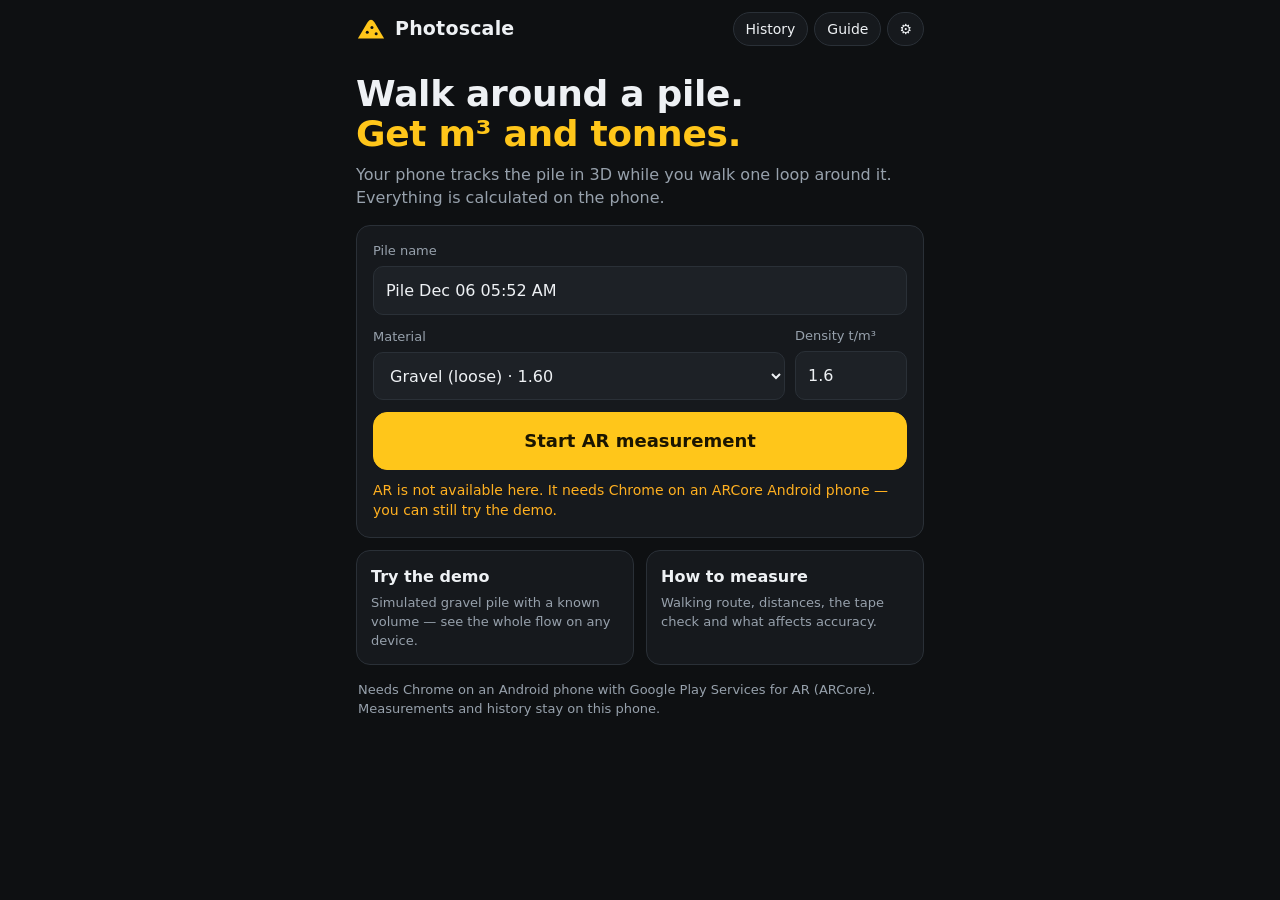
==== index.html @ fa0a28a2 "Photoscale v1: pile volume and tonnage with a phone walk-around Single-file web app for Chrome on An" ====
<!doctype html>
<html lang="en">
<head>
<meta charset="utf-8">
<meta name="viewport" content="width=device-width, initial-scale=1, viewport-fit=cover">
<meta name="theme-color" content="#0e1012">
<meta name="description" content="Measure the volume and tonnage of a stockpile by walking around it with your phone.">
<title>Photoscale — pile volume with your phone</title>
<link rel="icon" href="data:image/svg+xml,%3Csvg xmlns='http://www.w3.org/2000/svg' viewBox='0 0 64 64'%3E%3Crect width='64' height='64' rx='14' fill='%230e1012'/%3E%3Cpath d='M6 50 L26 18 Q32 10 38 18 L58 50 Z' fill='%23ffc61a'/%3E%3Ccircle cx='24' cy='38' r='3' fill='%230e1012'/%3E%3Ccircle cx='34' cy='30' r='3' fill='%230e1012'/%3E%3Ccircle cx='42' cy='42' r='3' fill='%230e1012'/%3E%3C/svg%3E">
<style>:root{
  --bg:#0e1012; --s1:#16191d; --s2:#1d2126; --line:#2a3037; --tx:#eef1f4; --mu:#97a1ac;
  --acc:#ffc61a; --acc-ink:#1b1500; --ok:#3ddc84; --warn:#ffb020; --bad:#ff5d5d; --info:#5ab0ff;
  --r:14px; --pad:16px;
  font-family: system-ui, -apple-system, "Segoe UI", Roboto, "Noto Sans", sans-serif;
}
*{box-sizing:border-box}
html,body{margin:0;background:var(--bg);color:var(--tx);-webkit-text-size-adjust:100%}
body{min-height:100vh;line-height:1.45;font-size:16px}
button,input,select{font:inherit;color:inherit}
.hidden{display:none!important}
#app{max-width:600px;margin:0 auto;padding:0 var(--pad) calc(28px + env(safe-area-inset-bottom))}
.topbar{display:flex;align-items:center;justify-content:space-between;padding:calc(10px + env(safe-area-inset-top)) 0 8px;position:sticky;top:0;background:linear-gradient(var(--bg) 70%,transparent);z-index:5}
.brand{display:flex;align-items:center;gap:9px;background:none;border:0;padding:4px 0;font-weight:800;font-size:19px;letter-spacing:.2px;cursor:pointer}
.topnav{display:flex;gap:6px}
.navbtn{background:var(--s1);border:1px solid var(--line);border-radius:999px;padding:6px 12px;font-size:14px;cursor:pointer}
.navbtn.icon{padding:6px 11px}
.navbtn b{color:var(--acc);font-weight:700}
.screen{display:none;animation:fade .18s ease-out}
.screen.active{display:block}
@keyframes fade{from{opacity:0;transform:translateY(4px)}to{opacity:1;transform:none}}
h1{font-size:30px;line-height:1.12;margin:18px 0 8px;letter-spacing:-.3px}
h1 span{color:var(--acc)}
h2{font-size:22px;margin:14px 0 10px}
h3{font-size:17px;margin:2px 0 8px}
.lede{color:var(--mu);margin:0 0 16px}
.muted{color:var(--mu)}
.small{font-size:13px}
.fine{color:var(--mu);font-size:13px;margin:16px 2px}
.center{text-align:center}
.card{background:var(--s1);border:1px solid var(--line);border-radius:var(--r);padding:var(--pad);margin:12px 0}
.card.flush{padding:0;overflow:hidden}
details.card summary{cursor:pointer;list-style:none}
details.card summary::-webkit-details-marker{display:none}
details.card summary::before{content:'▸ ';color:var(--acc)}
details.card[open] summary::before{content:'▾ '}
.field{display:flex;flex-direction:column;gap:5px;margin:0 0 12px}
.field span{font-size:13px;color:var(--mu)}
.field input,.field select{background:var(--s2);border:1px solid var(--line);border-radius:10px;padding:12px;min-height:48px;width:100%;outline:none}
.field input:focus,.field select:focus{border-color:var(--acc)}
.row2{display:flex;gap:10px;align-items:flex-end}
.grow{flex:1;min-width:0}
.den{width:112px;flex:none}
.row2 .btn{margin-bottom:12px}
.btn{background:var(--s2);border:1px solid var(--line);border-radius:12px;padding:12px 16px;min-height:48px;font-weight:650;cursor:pointer}
.btn:active{transform:translateY(1px)}
.btn.primary{background:var(--acc);color:var(--acc-ink);border-color:var(--acc)}
.btn.ghost{background:transparent}
.btn.big{width:100%;min-height:58px;font-size:18px;border-radius:14px}
.btn.small{min-height:36px;padding:6px 12px;font-size:14px}
.btn:disabled{opacity:.45}
.status{margin-top:10px;font-size:14px;color:var(--mu)}
.status.ok{color:var(--ok)} .status.bad{color:var(--warn)}
.grid2{display:grid;grid-template-columns:1fr 1fr;gap:12px}
.tile{text-align:left;background:var(--s1);border:1px solid var(--line);border-radius:var(--r);padding:14px;cursor:pointer;display:flex;flex-direction:column;gap:6px}
.tile b{font-size:16px} .tile span{color:var(--mu);font-size:13px}
.res-head{display:flex;justify-content:space-between;align-items:center;gap:10px;margin-top:6px}
.res-head h2{margin:6px 0 2px}
.qbadge{font-size:13px;font-weight:700;border-radius:999px;padding:6px 11px;white-space:nowrap}
.qbadge.good{background:rgba(61,220,132,.14);color:var(--ok)}
.qbadge.fair{background:rgba(255,176,32,.14);color:var(--warn)}
.qbadge.poor{background:rgba(255,93,93,.14);color:var(--bad)}
.bignums{display:grid;grid-template-columns:1fr 1fr;gap:12px;margin:12px 0}
.bign{background:var(--s1);border:1px solid var(--line);border-radius:var(--r);padding:14px}
.bign.acc{border-color:rgba(255,198,26,.5);background:linear-gradient(160deg,rgba(255,198,26,.12),var(--s1) 60%)}
.bign .lbl{color:var(--mu);font-size:13px;text-transform:uppercase;letter-spacing:.6px}
.bign .val{font-size:36px;font-weight:800;font-variant-numeric:tabular-nums;letter-spacing:-.5px;line-height:1.1;margin:4px 0}
.bign .val small{font-size:17px;font-weight:600;color:var(--mu);margin-left:4px}
.bign .rng{font-size:13px;color:var(--mu);font-variant-numeric:tabular-nums}
.chip{background:var(--s2);border:1px solid var(--line);border-radius:999px;padding:3px 10px;font-size:13px;cursor:pointer;color:var(--tx)}
.truth{background:rgba(90,176,255,.10);border:1px solid rgba(90,176,255,.35);color:#cfe6ff;border-radius:12px;padding:10px 12px;font-size:14px}
.view3d{display:block;width:100%;height:320px;touch-action:none;background:#13161a}
.vbar{display:flex;gap:6px;align-items:center;padding:8px;border-top:1px solid var(--line)}
.vbar .muted{margin-left:auto}
.seg{background:var(--s2);border:1px solid var(--line);border-radius:9px;padding:6px 12px;font-size:14px;cursor:pointer}
.seg.on{background:var(--acc);color:var(--acc-ink);border-color:var(--acc);font-weight:700}
.stats{display:grid;grid-template-columns:repeat(3,1fr);gap:8px;margin:12px 0}
.stat{background:var(--s1);border:1px solid var(--line);border-radius:12px;padding:10px}
.stat b{display:block;font-size:17px;font-variant-numeric:tabular-nums}
.stat span{font-size:12px;color:var(--mu)}
.warns{list-style:none;padding:0;margin:8px 0}
.warns li{background:rgba(255,176,32,.08);border:1px solid rgba(255,176,32,.3);border-radius:10px;padding:9px 11px;margin:6px 0;font-size:14px}
.warns li.ok{background:rgba(61,220,132,.08);border-color:rgba(61,220,132,.3)}
.warns li.tip{background:rgba(90,176,255,.07);border-color:rgba(90,176,255,.3)}
.actions{display:grid;grid-template-columns:1fr 1fr;gap:10px;margin:16px 0}
.actions .primary{grid-column:1/-1}
.why-row{display:flex;justify-content:space-between;gap:10px;padding:7px 0;border-bottom:1px dashed var(--line);font-size:14px}
.why-row b{font-variant-numeric:tabular-nums;white-space:nowrap}
.steps{padding-left:22px} .steps li{margin:0 0 12px}
.plain{padding-left:18px;margin:0} .plain li{margin:0 0 8px;color:var(--mu)} .plain b{color:var(--tx)}
.dot{display:inline-block;width:11px;height:11px;border-radius:50%;border:2px solid #111;vertical-align:-1px}
.dot.r{background:#ff2e40} .dot.b{background:#268cff} .dot.g{background:#40f25a}
.toggle{display:flex;gap:12px;align-items:flex-start;margin:0 0 14px;cursor:pointer}
.toggle input{width:22px;height:22px;margin-top:2px;accent-color:var(--acc);flex:none}
.mats{margin-bottom:8px}
.mat{display:flex;justify-content:space-between;align-items:center;padding:8px 0;border-bottom:1px solid var(--line)}
.mat button{background:none;border:0;color:var(--bad);cursor:pointer;font-size:14px}
.hlist{display:flex;flex-direction:column;gap:10px;margin-top:10px}
.hitem{display:flex;gap:12px;background:var(--s1);border:1px solid var(--line);border-radius:var(--r);padding:10px;cursor:pointer;text-align:left;align-items:center}
.hitem img{width:84px;height:58px;object-fit:cover;border-radius:8px;background:#222;flex:none}
.hitem .hx{flex:1;min-width:0}
.hitem .hx b{display:block;white-space:nowrap;overflow:hidden;text-overflow:ellipsis}
.hitem .hx span{font-size:13px;color:var(--mu)}
.hitem .hv{text-align:right;font-variant-numeric:tabular-nums}
.hitem .hv b{display:block;font-size:17px}
.hitem .del{background:none;border:0;color:var(--mu);font-size:18px;padding:4px 6px;cursor:pointer}
.busy{position:fixed;inset:0;background:rgba(8,9,10,.82);display:flex;flex-direction:column;gap:14px;align-items:center;justify-content:center;z-index:60;font-weight:600}
.spinner{width:44px;height:44px;border-radius:50%;border:4px solid rgba(255,255,255,.15);border-top-color:var(--acc);animation:spin .9s linear infinite}
@keyframes spin{to{transform:rotate(360deg)}}
.toast{position:fixed;left:50%;bottom:calc(18px + env(safe-area-inset-bottom));transform:translateX(-50%);background:#22272d;border:1px solid var(--line);border-radius:12px;padding:11px 14px;z-index:70;max-width:min(92vw,560px);font-size:14px;box-shadow:0 8px 30px rgba(0,0,0,.4)}
.toast.bad{border-color:var(--bad)} .toast.ok{border-color:var(--ok)}

/* ---------- capture overlay (AR and demo) ---------- */
.sim-stage{position:fixed;inset:0;background:#000;display:flex;align-items:center;justify-content:center;z-index:30}
.sim-stage canvas{display:block}
.ov{position:fixed;inset:0;z-index:40;pointer-events:none;color:#fff;font-size:15px}
.ov button{pointer-events:auto}
.ov-top{position:absolute;top:calc(10px + env(safe-area-inset-top));left:10px;right:10px;display:flex;gap:10px;align-items:flex-start}
.ov-icon{width:44px;height:44px;border-radius:50%;border:0;background:rgba(0,0,0,.55);color:#fff;font-size:18px;flex:none}
.ov-msg{flex:1;margin-right:128px;padding:10px 14px;border-radius:14px;font-weight:700;font-size:16px;line-height:1.3;background:rgba(10,12,14,.72);backdrop-filter:blur(6px);-webkit-backdrop-filter:blur(6px);text-shadow:0 1px 2px rgba(0,0,0,.4)}
.ov-msg.go{background:rgba(255,198,26,.92);color:#1b1500;text-shadow:none}
.ov-msg.warn{background:rgba(220,50,50,.88)}
.ov-msg.slow{background:rgba(255,150,0,.92);color:#1b1100;text-shadow:none}
.ov-msg.ok{background:rgba(40,190,105,.92)}
.ov-mini{position:absolute;top:calc(10px + env(safe-area-inset-top));right:10px;width:118px;height:118px;border-radius:12px;border:1px solid rgba(255,255,255,.25)}
.ov-reticle{position:absolute;left:50%;top:50%;width:26px;height:26px;margin:-13px 0 0 -13px;border:2px solid rgba(255,255,255,.9);border-radius:50%;box-shadow:0 0 0 1px rgba(0,0,0,.5)}
.ov-reticle::after{content:'';position:absolute;left:50%;top:50%;width:4px;height:4px;margin:-2px 0 0 -2px;background:#fff;border-radius:50%}
.ov-arrow{position:absolute;left:50%;top:38%;font-size:76px;color:#ffb000;text-shadow:0 2px 8px rgba(0,0,0,.6);animation:pulse 1s ease-in-out infinite}
@keyframes pulse{50%{opacity:.45}}
.ov-bottom{position:absolute;left:10px;right:10px;bottom:calc(14px + env(safe-area-inset-bottom));display:flex;align-items:flex-end;justify-content:space-between}
.ov-ringwrap{position:relative;width:104px;height:104px;background:rgba(10,12,14,.55);border-radius:50%}
.ov-ringwrap canvas{width:104px;height:104px}
.ov-pct{position:absolute;inset:0;display:flex;align-items:center;justify-content:center;font-weight:800;font-size:19px;font-variant-numeric:tabular-nums}
.ov-btns{display:flex;flex-direction:column;align-items:flex-end;gap:10px}
.ov-main{min-width:150px;height:64px;border-radius:999px;border:0;background:rgba(255,255,255,.92);color:#111;font-weight:800;font-size:20px;letter-spacing:.5px;box-shadow:0 6px 20px rgba(0,0,0,.35)}
.ov-main.go{background:var(--acc)}
.ov-main.warn{background:#ff7a1a;color:#1b0b00}
.ov-main:disabled{opacity:.5}
.ov-small{height:42px;padding:0 16px;border-radius:999px;border:0;background:rgba(10,12,14,.72);color:#fff;font-weight:700}
.ov-stats{position:absolute;left:10px;right:10px;bottom:calc(126px + env(safe-area-inset-bottom));font:12px/1.35 ui-monospace,Menlo,Consolas,monospace;background:rgba(0,0,0,.55);padding:6px 8px;border-radius:8px}
@media (min-width:700px){ h1{font-size:36px} .view3d{height:380px} }
@media (max-width:360px){ .bign .val{font-size:30px} .stats{grid-template-columns:1fr 1fr} }
</style>
</head>
<body>
<div id="app">
  <header class="topbar">
    <button class="brand" id="go-home" aria-label="Home">
      <svg viewBox="0 0 64 64" width="30" height="30" aria-hidden="true"><path d="M4 52 L25 17 Q32 7 39 17 L60 52 Z" fill="var(--acc)"/><circle cx="24" cy="39" r="3.2" fill="#0e1012"/><circle cx="34" cy="29" r="3.2" fill="#0e1012"/><circle cx="43" cy="42" r="3.2" fill="#0e1012"/></svg>
      <span>Photoscale</span>
    </button>
    <nav class="topnav">
      <button class="navbtn" data-go="history">History <b id="hist-count"></b></button>
      <button class="navbtn" data-go="guide">Guide</button>
      <button class="navbtn icon" data-go="settings" aria-label="Settings">⚙</button>
    </nav>
  </header>

  <main>
    <!-- HOME -->
    <section id="scr-home" class="screen active">
      <div class="hero">
        <h1>Walk around a pile.<br><span>Get m³ and tonnes.</span></h1>
        <p class="lede">Your phone tracks the pile in 3D while you walk one loop around it. Everything is calculated on the phone.</p>
      </div>
      <div class="card">
        <label class="field"><span>Pile name</span><input id="in-name" type="text" maxlength="60" autocomplete="off"></label>
        <div class="row2">
          <label class="field grow"><span>Material</span><select id="in-mat"></select></label>
          <label class="field den"><span>Density t/m³</span><input id="in-den" type="number" inputmode="decimal" step="0.01" min="0.05" max="5"></label>
        </div>
        <button id="btn-ar" class="btn primary big">Start AR measurement</button>
        <div id="ar-status" class="status">Checking AR support…</div>
      </div>
      <div class="grid2">
        <button id="btn-demo" class="tile">
          <b>Try the demo</b><span>Simulated gravel pile with a known volume — see the whole flow on any device.</span>
        </button>
        <button class="tile" data-go="guide">
          <b>How to measure</b><span>Walking route, distances, the tape check and what affects accuracy.</span>
        </button>
      </div>
      <p class="fine">Needs Chrome on an Android phone with Google Play Services for AR (ARCore). Measurements and history stay on this phone.</p>
    </section>

    <!-- RESULT -->
    <section id="scr-result" class="screen">
      <div class="res-head">
        <div><h2 id="res-title">Pile</h2><div id="res-sub" class="muted"></div></div>
        <div id="res-quality" class="qbadge"></div>
      </div>
      <div class="bignums">
        <div class="bign"><div class="lbl">Volume</div><div class="val"><span id="res-vol">–</span><small>m³</small></div><div id="res-vol-range" class="rng"></div></div>
        <div class="bign acc"><div class="lbl">Tonnage</div><div class="val"><span id="res-ton">–</span><small>t</small></div><div class="rng"><button id="res-den" class="chip"></button></div></div>
      </div>
      <div id="res-truth" class="truth hidden"></div>
      <div class="card flush">
        <canvas id="res-3d" class="view3d"></canvas>
        <div class="vbar">
          <button class="seg on" id="v-3d">3D</button><button class="seg" id="v-top">Top</button><button class="seg" id="v-pts">Points</button>
          <span class="muted small">drag · pinch · double-tap</span>
        </div>
      </div>
      <div id="res-stats" class="stats"></div>
      <ul id="res-warn" class="warns"></ul>

      <div id="res-tape" class="card hidden">
        <h3>Tape check</h3>
        <p class="muted">You marked two points in AR. The phone measured them <b id="tape-ar"></b> apart. Enter the distance you measured with a tape to correct the phone's scale.</p>
        <div class="row2"><label class="field grow"><span>Taped distance (m)</span><input id="tape-in" type="number" inputmode="decimal" step="0.001" min="0.5"></label><button id="tape-apply" class="btn">Apply</button></div>
        <div id="tape-out" class="muted"></div>
      </div>

      <details class="card">
        <summary><b>Calibrate density</b> <span class="muted">— know the real weight of this pile?</span></summary>
        <p class="muted">If this pile was weighed (e.g. on a weighbridge), enter its tonnage. Photoscale divides it by the measured volume and can save the result as your own material.</p>
        <div class="row2"><label class="field grow"><span>Known tonnage (t)</span><input id="cal-in" type="number" inputmode="decimal" step="0.1" min="0"></label><button id="cal-go" class="btn">Calculate</button></div>
        <div id="cal-out" class="muted"></div>
      </details>

      <details class="card" id="res-why">
        <summary><b>How sure is this number?</b></summary>
        <div id="why-body"></div>
      </details>

      <div class="actions">
        <button id="res-save" class="btn primary">Save to history</button>
        <button id="res-share" class="btn">Share summary</button>
        <button id="res-json" class="btn">Export data (JSON)</button>
        <button id="res-raw" class="btn hidden">Download raw data</button>
        <button id="res-new" class="btn ghost">New measurement</button>
      </div>
    </section>

    <!-- HISTORY -->
    <section id="scr-history" class="screen">
      <div class="res-head"><h2>History</h2><button id="hist-csv" class="btn small">Export CSV</button></div>
      <div id="hist-list" class="hlist"></div>
      <p id="hist-empty" class="muted center hidden">No saved measurements yet.</p>
    </section>

    <!-- GUIDE -->
    <section id="scr-guide" class="screen">
      <h2>How to measure a pile</h2>
      <ol class="steps">
        <li><b>Prepare.</b> Use Chrome on your Android phone, in daylight or good lighting. The pile must stand free so you can walk all the way round it. Keep people and machines away from it while you walk.</li>
        <li><b>Optional, for the best accuracy: the tape check.</b> Put two markers on flat ground near the pile — cones, spray-painted crosses or two sheets of paper — about 5–10 m apart, and measure the distance between their centres with a tape.</li>
        <li><b>Start.</b> Choose the material, tap <i>Start AR measurement</i> and allow the camera. Move the phone gently left and right until the dots appear. Aim the centre dot at the middle of the pile and tap <b>START</b>. A yellow flag marks where you started.</li>
        <li><b>Walk one loop.</b> Hold the phone upright at chest height and keep it pointed at the pile. Stay about 2–5 m from the foot of the pile (closer for small piles). Keep the whole height of the pile and a strip of ground in view. Walk slowly — about half your normal speed.</li>
        <li><b>Watch the dots.</b> <span class="dot r"></span> red = new detail, <span class="dot b"></span> blue = position being worked out, <span class="dot g"></span> green = fixed in 3D. The map at the top right fills in as the surface is measured; the ring shows how far round you are.</li>
        <li><b>Close the loop.</b> When the ring is almost full the app asks you to slow down and points to the flag. Walk a few steps past it until you see <b>Loop closed ✓</b>, then tap <b>FINISH</b>.</li>
        <li><b>Tape check.</b> During the walk, aim the centre dot at marker A and tap <i>Mark A</i>, then at marker B and tap <i>Mark B</i>. On the result page enter your taped distance.</li>
      </ol>
      <div class="card">
        <h3>Tonnage and density</h3>
        <p class="muted">Tonnage = volume × bulk density. The built-in densities are typical values only. Coal, ash and aggregates change with moisture and compaction, so calibrate once: measure a pile whose weight you know from the weighbridge, then use <i>Calibrate density</i> on the result page and save it as your own material.</p>
      </div>
      <div class="card">
        <h3>What affects accuracy</h3>
        <ul class="plain">
          <li><b>The phone's sense of distance.</b> It can be off by 1–2%. Volume grows with length × width × height, so this becomes roughly 3–6% in volume. The tape check removes most of it.</li>
          <li><b>Parts you did not see.</b> The top of a tall pile, or a side you skipped, is filled in by estimation. Close the loop and keep the whole pile in view.</li>
          <li><b>The ground under the pile.</b> Photoscale assumes the ground under the pile continues at the level of the ground around it. A pile on a slope or in a pit is less certain.</li>
          <li><b>Light and texture.</b> Dark coal in poor light gives fewer dots. Daylight works best. Avoid rain, snow on the pile, and dust clouds.</li>
        </ul>
      </div>
    </section>

    <!-- SETTINGS -->
    <section id="scr-settings" class="screen">
      <h2>Settings</h2>
      <div class="card">
        <label class="toggle"><input type="checkbox" id="set-record"><span><b>Save raw data with each measurement</b><br><small class="muted">Camera frames, depth and phone motion (about 20–60 MB per walk) — for re-processing on a computer or troubleshooting.</small></span></label>
        <label class="toggle"><input type="checkbox" id="set-debug"><span><b>Show technical info during capture</b><br><small class="muted">Tracked points, depth frames and processing time.</small></span></label>
        <label class="field"><span>Demo speed</span><select id="set-speed"><option value="1">1× (real time)</option><option value="2">2×</option><option value="4">4×</option></select></label>
      </div>
      <div class="card">
        <h3>My materials</h3>
        <div id="set-mats" class="mats"></div>
        <div class="row2"><label class="field grow"><span>Name</span><input id="mat-name" type="text" maxlength="40"></label><label class="field den"><span>t/m³</span><input id="mat-den" type="number" inputmode="decimal" step="0.01"></label><button id="mat-add" class="btn">Add</button></div>
      </div>
      <div class="card">
        <h3>About</h3>
        <p class="muted">Photoscale <span id="ver"></span>. It uses the phone's AR motion tracking (ARCore) for real-world scale, follows details in the camera image to place 3D points, adds ARCore depth, and builds a height map of the pile. The volume is the space between that surface and the ground level found around the pile. Nothing is uploaded.</p>
      </div>
    </section>
  </main>
</div>

<div id="sim-stage" class="sim-stage hidden"><canvas id="sim-canvas"></canvas></div>

<div id="ov" class="ov hidden">
  <div class="ov-top">
    <button id="ov-close" class="ov-icon" aria-label="Cancel">✕</button>
    <div id="ov-msg" class="ov-msg info">Starting…</div>
  </div>
  <canvas id="ov-mini" class="ov-mini" width="256" height="256"></canvas>
  <div class="ov-reticle"></div>
  <div id="ov-arrow" class="ov-arrow hidden">➜</div>
  <div class="ov-bottom">
    <div class="ov-ringwrap"><canvas id="ov-ring" width="240" height="240"></canvas><div id="ov-pct" class="ov-pct">0%</div></div>
    <div class="ov-btns">
      <button id="ov-ref" class="ov-small hidden">Mark A</button>
      <button id="ov-main" class="ov-main" disabled>START</button>
    </div>
  </div>
  <div id="ov-stats" class="ov-stats hidden"></div>
</div>

<div id="busy" class="busy hidden"><div class="spinner"></div><div id="busy-msg">Working…</div></div>
<div id="toast" class="toast hidden"></div>

<script id="engine-src" type="text/plain">/* Photoscale measurement engine.
   Runs inside a Web Worker (also loadable in Node for tests).
   Input per frame: camera pose (from ARCore via WebXR, metric, y = up),
   a small grayscale camera image and/or a depth sample grid.
   Output: tracked feature dots (red/blue/green), a fused 2.5D height grid,
   and at the end the pile volume with an error estimate. */
'use strict';
var PSE = (function () {

const DEG = Math.PI / 180;
const now = (typeof performance !== 'undefined') ? () => performance.now() : () => Date.now();

const CFG = {
  levels: 3, win: 4, lkIters: 10, minEig: 6, fbThr: 0.9, resThr: 32,
  fastThr: 14, cellPx: 16, maxTracks: 420,
  obsMinMove: 0.05, maxObs: 12, maxTrackSpan: 15,
  triMinParDeg: 0.8, greenParDeg: 3.0, greenSigma: 0.05, commitSigma: 0.15, maxResPx: 2.5,
  pxSigma: 0.7,
  cellSize: 0.10, gridN: 640, kF: 3.0, minCellW: 0.25,
  depthMin: 0.7, depthMax: 7.5, depthEdge: 0.06, depthW: 0.25,
  flipEvalEvery: 6,
  miniEveryMs: 350,
};

/* ------------------------------------------------------------------ */
/* state                                                               */
/* ------------------------------------------------------------------ */
let W = 0, H = 0, pyrA = null, pyrB = null, hasPrev = false, prevGrayFi = -1;
let tracks = [], nextId = 1, medFX = 0, medFY = 0, fastThr = CFG.fastThr;
let fr = { R: [], C: [], I: [], t: [] };
let grid = null, started = false, tStart = 0, center = null;
let groundHits = [];
let pts = new Float32Array(4 * 8192), nPts = 0, newPts = [];
let flipMode = 1, flipLocked = false, flipStats = null, flipCount = 0;
let nDepthFrames = 0, nDepthSamples = 0;
let camPath = [];
let lastProgress = 0, lastMiniT = -1e9, procTimes = [], lostCount = 0;
let occ = null, best = null, bx = null, by = null;

function reset(cfg) {
  if (cfg) for (const k in cfg) if (k in CFG) CFG[k] = cfg[k];
  W = 0; H = 0; pyrA = pyrB = null; hasPrev = false; prevGrayFi = -1;
  tracks = []; nextId = 1; medFX = medFY = 0; fastThr = CFG.fastThr;
  fr = { R: [], C: [], I: [], t: [] };
  grid = null; started = false; tStart = 0; center = null; groundHits = [];
  pts = new Float32Array(4 * 8192); nPts = 0; newPts = [];
  flipMode = (cfg && cfg.flipMode !== undefined) ? cfg.flipMode : 1;
  flipLocked = !!(cfg && cfg.flipLocked); flipStats = null; flipCount = 0;
  nDepthFrames = 0; nDepthSamples = 0; camPath = []; lastProgress = 0; lastMiniT = -1e9;
  procTimes = []; lostCount = 0;
}

/* ------------------------------------------------------------------ */
/* image pyramid                                                       */
/* ------------------------------------------------------------------ */
function makePyr(w, h, n) {
  const L = [];
  for (let i = 0; i < n; i++) {
    L.push({ w, h, img: new Float32Array(w * h), gx: new Float32Array(w * h), gy: new Float32Array(w * h) });
    w = w >> 1; h = h >> 1;
  }
  return L;
}
function buildPyr(P, gray) {
  const a0 = P[0].img, n = P[0].w * P[0].h;
  for (let i = 0; i < n; i++) a0[i] = gray[i];
  for (let l = 1; l < P.length; l++) {
    const a = P[l - 1], b = P[l], aw = a.w, bw = b.w, bh = b.h, ai = a.img, bi = b.img;
    for (let y = 0; y < bh; y++) {
      const r0 = 2 * y * aw, r1 = r0 + aw;
      for (let x = 0; x < bw; x++) {
        const o = 2 * x;
        bi[y * bw + x] = 0.25 * (ai[r0 + o] + ai[r0 + o + 1] + ai[r1 + o] + ai[r1 + o + 1]);
      }
    }
  }
  for (const lv of P) scharr(lv);
}
function scharr(lv) {
  const w = lv.w, h = lv.h, I = lv.img, gx = lv.gx, gy = lv.gy;
  gx.fill(0); gy.fill(0);
  for (let y = 1; y < h - 1; y++) {
    let o = y * w + 1;
    for (let x = 1; x < w - 1; x++, o++) {
      const a = I[o - w - 1], b = I[o - w], c = I[o - w + 1], d = I[o - 1], f = I[o + 1],
        g = I[o + w - 1], hh = I[o + w], k = I[o + w + 1];
      gx[o] = (3 * (c - a) + 10 * (f - d) + 3 * (k - g)) * 0.03125;
      gy[o] = (3 * (g - a) + 10 * (hh - b) + 3 * (k - c)) * 0.03125;
    }
  }
}

/* ------------------------------------------------------------------ */
/* pyramidal Lucas-Kanade                                              */
/* ------------------------------------------------------------------ */
const WN = (2 * CFG.win + 1) * (2 * CFG.win + 1);
const TT = new Float32Array(WN), TX = new Float32Array(WN), TY = new Float32Array(WN);
const LK = { x: 0, y: 0, ok: false, eig: 0, err: 0 };
function lk(P, Q, x0, y0, ix0, iy0) {
  const win = CFG.win, nl = P.length;
  let gx = ix0 / (1 << (nl - 1)), gy = iy0 / (1 << (nl - 1));
  LK.ok = false;
  for (let L = nl - 1; L >= 0; L--) {
    const lp = P[L], lq = Q[L], w = lp.w, h = lp.h, sc = 1 / (1 << L);
    const px = x0 * sc, py = y0 * sc;
    if (px < win + 1 || py < win + 1 || px > w - win - 2 || py > h - win - 2) {
      if (L === 0) return LK;
      gx *= 2; gy *= 2; continue;
    }
    const ix = px | 0, iy = py | 0, ax = px - ix, ay = py - iy;
    const a00 = (1 - ax) * (1 - ay), a10 = ax * (1 - ay), a01 = (1 - ax) * ay, a11 = ax * ay;
    const I = lp.img, IX = lp.gx, IY = lp.gy;
    let Gxx = 0, Gxy = 0, Gyy = 0, n = 0;
    for (let dy = -win; dy <= win; dy++) {
      let o = (iy + dy) * w + ix - win;
      for (let dx = -win; dx <= win; dx++, o++, n++) {
        const t = a00 * I[o] + a10 * I[o + 1] + a01 * I[o + w] + a11 * I[o + w + 1];
        const tx = a00 * IX[o] + a10 * IX[o + 1] + a01 * IX[o + w] + a11 * IX[o + w + 1];
        const ty = a00 * IY[o] + a10 * IY[o + 1] + a01 * IY[o + w] + a11 * IY[o + w + 1];
        TT[n] = t; TX[n] = tx; TY[n] = ty;
        Gxx += tx * tx; Gxy += tx * ty; Gyy += ty * ty;
      }
    }
    const det = Gxx * Gyy - Gxy * Gxy;
    const eig = (Gxx + Gyy - Math.sqrt((Gxx - Gyy) * (Gxx - Gyy) + 4 * Gxy * Gxy)) / (2 * WN);
    if (L === 0) LK.eig = eig;
    if (det < 1e-6 || eig < CFG.minEig * (L === 0 ? 1 : 0.25)) {
      if (L === 0) return LK;
      gx *= 2; gy *= 2; continue;
    }
    const J = lq.img;
    let vx = 0, vy = 0, okL = true;
    for (let it = 0; it < CFG.lkIters; it++) {
      const qx = px + gx + vx, qy = py + gy + vy;
      if (qx < win + 1 || qy < win + 1 || qx > w - win - 2 || qy > h - win - 2) { okL = false; break; }
      const jx = qx | 0, jy = qy | 0, ex0 = qx - jx, ey0 = qy - jy;
      const b00 = (1 - ex0) * (1 - ey0), b10 = ex0 * (1 - ey0), b01 = (1 - ex0) * ey0, b11 = ex0 * ey0;
      let sx = 0, sy = 0; n = 0;
      for (let dy = -win; dy <= win; dy++) {
        let o = (jy + dy) * w + jx - win;
        for (let dx = -win; dx <= win; dx++, o++, n++) {
          const d = TT[n] - (b00 * J[o] + b10 * J[o + 1] + b01 * J[o + w] + b11 * J[o + w + 1]);
          sx += d * TX[n]; sy += d * TY[n];
        }
      }
      const ex = (Gyy * sx - Gxy * sy) / det, ey = (Gxx * sy - Gxy * sx) / det;
      vx += ex; vy += ey;
      if (ex * ex + ey * ey < 0.0009) break;
    }
    if (!okL && L === 0) return LK;
    if (L > 0) { gx = 2 * (gx + vx); gy = 2 * (gy + vy); } else { gx += vx; gy += vy; }
  }
  // final photometric residual at level 0
  const lq = Q[0], w = lq.w, J = lq.img;
  const qx = x0 + gx, qy = y0 + gy;
  if (qx < CFG.win + 1 || qy < CFG.win + 1 || qx > w - CFG.win - 2 || qy > lq.h - CFG.win - 2) return LK;
  const jx = qx | 0, jy = qy | 0, ex0 = qx - jx, ey0 = qy - jy;
  const b00 = (1 - ex0) * (1 - ey0), b10 = ex0 * (1 - ey0), b01 = (1 - ex0) * ey0, b11 = ex0 * ey0;
  let e = 0, n = 0;
  for (let dy = -CFG.win; dy <= CFG.win; dy++) {
    let o = (jy + dy) * w + jx - CFG.win;
    for (let dx = -CFG.win; dx <= CFG.win; dx++, o++, n++) {
      e += Math.abs(TT[n] - (b00 * J[o] + b10 * J[o + 1] + b01 * J[o + w] + b11 * J[o + w + 1]));
    }
  }
  LK.err = e / WN;
  if (LK.err > CFG.resThr) return LK;
  LK.x = qx; LK.y = qy; LK.ok = true;
  return LK;
}

/* ------------------------------------------------------------------ */
/* FAST-9 corner detection with grid bucketing                         */
/* ------------------------------------------------------------------ */
const CIRC = [[0, -3], [1, -3], [2, -2], [3, -1], [3, 0], [3, 1], [2, 2], [1, 3],
  [0, 3], [-1, 3], [-2, 2], [-3, 1], [-3, 0], [-3, -1], [-2, -2], [-1, -3]];
function has9(m) {
  if (!m) return false;
  const x = (m | (m << 16)) >>> 0;
  let r = x;
  for (let k = 1; k < 9; k++) r &= x >>> k;
  return (r & 0xFFFF) !== 0;
}
function detect(g, fi) {
  const cp = CFG.cellPx, gw = Math.ceil(W / cp), gh = Math.ceil(H / cp), nc = gw * gh;
  if (!occ || occ.length !== nc) { occ = new Uint8Array(nc); best = new Float32Array(nc); bx = new Int16Array(nc); by = new Int16Array(nc); }
  occ.fill(0); best.fill(0);
  for (const tr of tracks) {
    const ci = ((tr.y / cp) | 0) * gw + ((tr.x / cp) | 0);
    if (ci >= 0 && ci < nc) occ[ci] = 1;
  }
  let free = 0; for (let i = 0; i < nc; i++) if (!occ[i]) free++;
  if (free === 0) return;
  const off = CIRC.map(([dx, dy]) => dy * W + dx);
  const thr = fastThr;
  for (let y = 4; y < H - 4; y++) {
    const rowCell = ((y / cp) | 0) * gw;
    for (let x = 4; x < W - 4; x++) {
      const ci = rowCell + ((x / cp) | 0);
      if (occ[ci]) { x = (((x / cp) | 0) + 1) * cp - 1; continue; }
      const o = y * W + x, p = g[o], hi = p + thr, lo = p - thr;
      const v0 = g[o + off[0]], v4 = g[o + off[4]], v8 = g[o + off[8]], v12 = g[o + off[12]];
      const nb = (v0 > hi) + (v4 > hi) + (v8 > hi) + (v12 > hi);
      const nd = (v0 < lo) + (v4 < lo) + (v8 < lo) + (v12 < lo);
      if (nb < 2 && nd < 2) continue;
      let mb = 0, md = 0;
      for (let i = 0; i < 16; i++) { const v = g[o + off[i]]; if (v > hi) mb |= 1 << i; else if (v < lo) md |= 1 << i; }
      let s = 0;
      if (nb >= 2 && has9(mb)) { for (let i = 0; i < 16; i++) if ((mb >> i) & 1) s += g[o + off[i]] - hi; }
      else if (nd >= 2 && has9(md)) { for (let i = 0; i < 16; i++) if ((md >> i) & 1) s += lo - g[o + off[i]]; }
      else continue;
      s += 1;
      if (s > best[ci]) { best[ci] = s; bx[ci] = x; by[ci] = y; }
    }
  }
  const cand = [];
  for (let i = 0; i < nc; i++) if (best[i] > 0) cand.push(i);
  if (cand.length < free * 0.35) fastThr = Math.max(6, fastThr - 1);
  else if (cand.length > free * 0.85) fastThr = Math.min(40, fastThr + 1);
  cand.sort((a, b) => best[b] - best[a]);
  const room = CFG.maxTracks - tracks.length;
  for (let q = 0; q < cand.length && q < room; q++) {
    const ci = cand[q];
    const tr = newTrack(bx[ci], by[ci], g[by[ci] * W + bx[ci]], fi);
    tracks.push(tr);
  }
}
function newTrack(x, y, gval, fi) {
  const tr = {
    id: nextId++, x, y, n: 0,
    ou: new Float32Array(CFG.maxObs), ov: new Float32Array(CFG.maxObs), of: new Int32Array(CFG.maxObs),
    lc: [0, 0, 0], X: null, state: 0, par: 0, sig: 1e9, res: 0, bad: 0, age: 0, t0: fr.t[fi], gv: gval
  };
  addObs(tr, fi);
  return tr;
}

/* ------------------------------------------------------------------ */
/* geometry                                                            */
/* ------------------------------------------------------------------ */
const D3 = new Float64Array(3), X3 = new Float64Array(3), P2 = new Float64Array(2);
function rayOf(u, v, fi, mode, out) {
  const it = fr.I[fi], R = fr.R[fi];
  let uc = u + 0.5, vc = v + 0.5;
  if (mode & 1) vc = it.h - vc;
  if (mode & 2) uc = it.w - uc;
  const x = (uc - it.cx) / it.fx, y = -(vc - it.cy) / it.fy;
  const dx = R[0] * x + R[1] * y - R[2], dy = R[3] * x + R[4] * y - R[5], dz = R[6] * x + R[7] * y - R[8];
  const nn = 1 / Math.sqrt(dx * dx + dy * dy + dz * dz);
  out[0] = dx * nn; out[1] = dy * nn; out[2] = dz * nn;
}
function project(X, fi, mode, out) {
  const R = fr.R[fi], C = fr.C[fi], it = fr.I[fi];
  const vx = X[0] - C[0], vy = X[1] - C[1], vz = X[2] - C[2];
  const cx = R[0] * vx + R[3] * vy + R[6] * vz;
  const cy = R[1] * vx + R[4] * vy + R[7] * vz;
  const cz = R[2] * vx + R[5] * vy + R[8] * vz;
  if (cz > -0.05) return false;
  let uc = it.cx + it.fx * cx / -cz, vc = it.cy - it.fy * cy / -cz;
  if (mode & 1) vc = it.h - vc;
  if (mode & 2) uc = it.w - uc;
  out[0] = uc - 0.5; out[1] = vc - 0.5;
  return true;
}
function addObs(tr, fi) {
  if (tr.n === CFG.maxObs) {
    for (let i = 1; i < tr.n - 1; i++) { tr.ou[i] = tr.ou[i + 1]; tr.ov[i] = tr.ov[i + 1]; tr.of[i] = tr.of[i + 1]; }
    tr.n--;
  }
  tr.ou[tr.n] = tr.x; tr.ov[tr.n] = tr.y; tr.of[tr.n] = fi; tr.n++;
  const C = fr.C[fi]; tr.lc[0] = C[0]; tr.lc[1] = C[1]; tr.lc[2] = C[2];
}
function removeObs(tr, i) {
  for (let j = i; j < tr.n - 1; j++) { tr.ou[j] = tr.ou[j + 1]; tr.ov[j] = tr.ov[j + 1]; tr.of[j] = tr.of[j + 1]; }
  tr.n--;
}
const RAYS = new Float64Array(64 * 3);
const TRI = { ok: false, X: new Float64Array(3), par: 0, res: 0, worst: -1, worstErr: 0, sig: 1e9, depth: 0, behind: false };
function triCore(tr, mode) {
  const n = tr.n;
  TRI.ok = false; TRI.behind = false; TRI.par = 0;
  if (n < 2) return TRI;
  let A00 = 0, A01 = 0, A02 = 0, A11 = 0, A12 = 0, A22 = 0, b0 = 0, b1 = 0, b2 = 0;
  for (let i = 0; i < n; i++) {
    rayOf(tr.ou[i], tr.ov[i], tr.of[i], mode, D3);
    const d0 = D3[0], d1 = D3[1], d2 = D3[2];
    RAYS[3 * i] = d0; RAYS[3 * i + 1] = d1; RAYS[3 * i + 2] = d2;
    const C = fr.C[tr.of[i]];
    const m00 = 1 - d0 * d0, m01 = -d0 * d1, m02 = -d0 * d2, m11 = 1 - d1 * d1, m12 = -d1 * d2, m22 = 1 - d2 * d2;
    A00 += m00; A01 += m01; A02 += m02; A11 += m11; A12 += m12; A22 += m22;
    b0 += m00 * C[0] + m01 * C[1] + m02 * C[2];
    b1 += m01 * C[0] + m11 * C[1] + m12 * C[2];
    b2 += m02 * C[0] + m12 * C[1] + m22 * C[2];
  }
  let minc = 1;
  for (let i = 1; i < n; i++) {
    const c = RAYS[0] * RAYS[3 * i] + RAYS[1] * RAYS[3 * i + 1] + RAYS[2] * RAYS[3 * i + 2];
    if (c < minc) minc = c;
  }
  const L = 3 * (n - 1);
  for (let i = 1; i < n - 1; i++) {
    const c = RAYS[L] * RAYS[3 * i] + RAYS[L + 1] * RAYS[3 * i + 1] + RAYS[L + 2] * RAYS[3 * i + 2];
    if (c < minc) minc = c;
  }
  const par = Math.acos(Math.min(1, Math.max(-1, minc)));
  TRI.par = par;
  if (par < CFG.triMinParDeg * DEG) return TRI;
  const c00 = A11 * A22 - A12 * A12, c01 = A02 * A12 - A01 * A22, c02 = A01 * A12 - A02 * A11;
  const det = A00 * c00 + A01 * c01 + A02 * c02;
  if (Math.abs(det) < 1e-12) return TRI;
  const c11 = A00 * A22 - A02 * A02, c12 = A01 * A02 - A00 * A12, c22 = A00 * A11 - A01 * A01;
  const X0 = (c00 * b0 + c01 * b1 + c02 * b2) / det;
  const X1 = (c01 * b0 + c11 * b1 + c12 * b2) / det;
  const X2 = (c02 * b0 + c12 * b1 + c22 * b2) / det;
  let worst = -1, worstErr = 0, sum2 = 0, dsum = 0;
  for (let i = 0; i < n; i++) {
    const C = fr.C[tr.of[i]];
    const vx = X0 - C[0], vy = X1 - C[1], vz = X2 - C[2];
    const tt = vx * RAYS[3 * i] + vy * RAYS[3 * i + 1] + vz * RAYS[3 * i + 2];
    if (tt < 0.25) { TRI.behind = true; return TRI; }
    const px = vx - tt * RAYS[3 * i], py = vy - tt * RAYS[3 * i + 1], pz = vz - tt * RAYS[3 * i + 2];
    const err = Math.sqrt(px * px + py * py + pz * pz) / tt * fr.I[tr.of[i]].fy;
    sum2 += err * err; dsum += tt;
    if (err > worstErr) { worstErr = err; worst = i; }
  }
  TRI.X[0] = X0; TRI.X[1] = X1; TRI.X[2] = X2;
  TRI.res = Math.sqrt(sum2 / n); TRI.worst = worst; TRI.worstErr = worstErr; TRI.depth = dsum / n;
  const f = fr.I[tr.of[n - 1]].fy;
  TRI.sig = TRI.depth * (CFG.pxSigma / f) / Math.max(Math.sin(par), 0.005) / Math.sqrt(Math.max(1, (n - 1) / 2));
  TRI.ok = true;
  return TRI;
}
function retri(tr) {
  let r = triCore(tr, flipMode);
  if (r.ok && r.worstErr > CFG.maxResPx * 2 && tr.n >= 4) { removeObs(tr, r.worst); r = triCore(tr, flipMode); }
  if (!r.ok) {
    tr.X = null; tr.state = 0; tr.par = r.par;
    if (flipLocked && r.behind) { tr.bad++; if (tr.bad > 2) tr.kill = true; }
    return;
  }
  if (r.worstErr > CFG.maxResPx * 2) {
    tr.X = null; tr.state = 0;
    if (flipLocked) { tr.bad++; if (tr.bad > 2) tr.kill = true; }
    return;
  }
  if (!tr.X) tr.X = new Float64Array(3);
  tr.X[0] = r.X[0]; tr.X[1] = r.X[1]; tr.X[2] = r.X[2];
  tr.par = r.par; tr.sig = r.sig; tr.res = r.res;
  tr.state = (tr.n >= 3 && r.par >= CFG.greenParDeg * DEG && r.sig <= CFG.greenSigma && r.res <= CFG.maxResPx) ? 2 : 1;
}

/* ------------------------------------------------------------------ */
/* tracking step                                                       */
/* ------------------------------------------------------------------ */
function trackStep(fi) {
  const P = pyrA, Q = pyrB, keep = [], dxs = [], dys = [];
  for (const tr of tracks) {
    let gx = medFX, gy = medFY;
    if (flipLocked && prevGrayFi >= 0) {
      if (tr.X && tr.state >= 1) {
        if (project(tr.X, fi, flipMode, P2)) { gx = P2[0] - tr.x; gy = P2[1] - tr.y; }
      } else {
        rayOf(tr.x, tr.y, prevGrayFi, flipMode, D3);
        const C = fr.C[prevGrayFi];
        X3[0] = C[0] + 30 * D3[0]; X3[1] = C[1] + 30 * D3[1]; X3[2] = C[2] + 30 * D3[2];
        if (project(X3, fi, flipMode, P2)) { gx = P2[0] - tr.x; gy = P2[1] - tr.y; }
      }
      if (gx * gx + gy * gy > 3600) { gx = medFX; gy = medFY; }
    }
    const r = lk(P, Q, tr.x, tr.y, gx, gy);
    if (!r.ok) { lose(tr); continue; }
    const nx = r.x, ny = r.y;
    const b = lk(Q, P, nx, ny, tr.x - nx, tr.y - ny);
    if (!b.ok || (b.x - tr.x) * (b.x - tr.x) + (b.y - tr.y) * (b.y - tr.y) > CFG.fbThr * CFG.fbThr) { lose(tr); continue; }
    if (nx < 5 || ny < 5 || nx > W - 6 || ny > H - 6) { lose(tr); continue; }
    dxs.push(nx - tr.x); dys.push(ny - tr.y);
    tr.x = nx; tr.y = ny; tr.age++;
    keep.push(tr);
  }
  tracks = keep;
  medFX = dxs.length ? median(dxs) : 0;
  medFY = dys.length ? median(dys) : 0;
}
function updateObs(fi) {
  const C = fr.C[fi], t = fr.t[fi], keep = [];
  for (const tr of tracks) {
    if (tr.kill) { lose(tr); continue; }
    if (t - tr.t0 > CFG.maxTrackSpan && tr.n >= 2) {
      commit(tr);
      tr.n = 0; tr.X = null; tr.state = 0; tr.par = 0; tr.sig = 1e9; tr.bad = 0; tr.t0 = t; tr.id = nextId++;
      addObs(tr, fi); keep.push(tr); continue;
    }
    const dx = C[0] - tr.lc[0], dy = C[1] - tr.lc[1], dz = C[2] - tr.lc[2];
    if (dx * dx + dy * dy + dz * dz >= CFG.obsMinMove * CFG.obsMinMove) {
      addObs(tr, fi);
      retri(tr);
      if (tr.kill) { lose(tr); continue; }
    }
    keep.push(tr);
  }
  tracks = keep;
}
function lose(tr) { commit(tr); lostCount++; }
function commit(tr) {
  if (!started || !grid || !flipLocked) return;
  if (!tr.X || tr.state < 1 || tr.sig > CFG.commitSigma || tr.res > CFG.maxResPx) return;
  const w = Math.min(4, Math.max(0.1, (0.03 / tr.sig) * (0.03 / tr.sig)));
  addPoint(tr.X[0], tr.X[1], tr.X[2], w, tr.state);
}
function addPoint(x, y, z, w, state) {
  if (nPts * 4 + 4 > pts.length) { const n2 = new Float32Array(pts.length * 2); n2.set(pts); pts = n2; }
  pts[nPts * 4] = x; pts[nPts * 4 + 1] = y; pts[nPts * 4 + 2] = z; pts[nPts * 4 + 3] = w;
  nPts++;
  newPts.push(x, y, z, state);
  grid.addFeat(x, y, z, w);
}

/* ------------------------------------------------------------------ */
/* camera image orientation check                                      */
/* The browser hands us the camera image as a GPU texture whose row    */
/* order is not specified. We test the 4 possible flips: the right one */
/* gives consistent triangulation and puts the ground below the phone. */
/* ------------------------------------------------------------------ */
function evalFlip() {
  const res = [[], [], [], []], hgt = [[], [], [], []], ok = [0, 0, 0, 0];
  let cnt = 0;
  for (const tr of tracks) {
    if (tr.n < 3) continue;
    const Ca = fr.C[tr.of[0]], Cb = fr.C[tr.of[tr.n - 1]];
    const bl = Math.hypot(Ca[0] - Cb[0], Ca[1] - Cb[1], Ca[2] - Cb[2]);
    if (bl < 0.2) continue;
    for (let m = 0; m < 4; m++) {
      const r = triCore(tr, m);
      if (r.ok) { ok[m]++; res[m].push(Math.min(r.res, 30)); hgt[m].push(r.X[1] - Cb[1]); }
      else res[m].push(30);
    }
    if (++cnt >= 160) break;
  }
  const med = res.map(a => a.length ? median(a) : 99);
  const mh = hgt.map(a => a.length ? median(a) : 0);
  const okf = ok.map(v => cnt ? v / cnt : 0);
  flipStats = { n: cnt, med: med.map(v => +v.toFixed(2)), h: mh.map(v => +v.toFixed(2)), ok: okf.map(v => +v.toFixed(2)) };
  if (cnt < 25) return;
  let bestRes = Math.min(...med);
  const cands = [0, 1, 2, 3].filter(m => okf[m] >= 0.6 && med[m] <= Math.max(2.0, 1.6 * bestRes));
  if (!cands.length || bestRes > 3) return;
  cands.sort((a, b) => mh[a] - mh[b]);
  const pick = cands[0];
  if (mh[pick] > -0.15) return;
  if (cands.length > 1 && mh[cands[1]] - mh[pick] < 0.3) return;
  flipCount++;
  if (flipCount < 2 && pick !== flipMode) { flipMode = pick; return; }
  flipMode = pick; flipLocked = true;
  for (const tr of tracks) retri(tr);
}

/* ------------------------------------------------------------------ */
/* height grid                                                         */
/* ------------------------------------------------------------------ */
function Grid(N, s) {
  this.N = N; this.s = s; this.x0 = 0; this.z0 = 0;
  const n = N * N;
  this.wF = new Float32Array(n); this.hF = new Float32Array(n);
  this.wD = new Float32Array(n); this.hD = new Float32Array(n); this.qD = new Float32Array(n);
  this.wA = new Float32Array(n); this.hA = new Float32Array(n);
  this.wB = new Float32Array(n); this.hB = new Float32Array(n);
  this.sect = new Uint16Array(n);
  this.bb = [N, N, -1, -1];
}
Grid.prototype.setOrigin = function (x, z) {
  this.x0 = x - this.N * this.s / 2; this.z0 = z - this.N * this.s / 2;
};
Grid.prototype.cell = function (x, z) {
  const i = Math.floor((x - this.x0) / this.s), k = Math.floor((z - this.z0) / this.s);
  if (i < 0 || k < 0 || i >= this.N || k >= this.N) return -1;
  return k * this.N + i;
};
Grid.prototype.touch = function (c) {
  const i = c % this.N, k = (c / this.N) | 0, b = this.bb;
  if (i < b[0]) b[0] = i; if (k < b[1]) b[1] = k; if (i > b[2]) b[2] = i; if (k > b[3]) b[3] = k;
};
Grid.prototype.addFeat = function (x, y, z, w) {
  const c = this.cell(x, z); if (c < 0) return;
  if (this.wD[c] > 3 && Math.abs(y - this.hD[c]) > 0.6) return;
  const W0 = this.wF[c], W2 = W0 + w;
  this.hF[c] += (y - this.hF[c]) * w / W2; this.wF[c] = W2;
  this.touch(c);
};
Grid.prototype.addDepth = function (x, y, z, w, pass, sector) {
  const c = this.cell(x, z); if (c < 0) return;
  const W0 = this.wD[c];
  if (W0 > 1.0) {
    const sd = Math.sqrt(this.qD[c] / W0);
    if (Math.abs(y - this.hD[c]) > Math.max(0.25, 4 * sd)) return;
  }
  const W2 = W0 + w, d = y - this.hD[c], m2 = this.hD[c] + d * w / W2;
  this.qD[c] += w * d * (y - m2); this.hD[c] = m2; this.wD[c] = W2;
  if (pass === 1) { const a = this.wA[c] + w; this.hA[c] += (y - this.hA[c]) * w / a; this.wA[c] = a; }
  else if (pass === 2) { const a = this.wB[c] + w; this.hB[c] += (y - this.hB[c]) * w / a; this.wB[c] = a; }
  this.sect[c] |= (1 << sector);
  this.touch(c);
};
Grid.prototype.height = function (c) {
  const wf = this.wF[c] * CFG.kF, wd = this.wD[c], Wt = wf + wd;
  return Wt > 0 ? (wf * this.hF[c] + wd * this.hD[c]) / Wt : NaN;
};
Grid.prototype.weight = function (c) { return this.wF[c] * CFG.kF + this.wD[c]; };

/* ------------------------------------------------------------------ */
/* depth fusion                                                        */
/* ------------------------------------------------------------------ */
function fuseDepth(D, fi) {
  const R = fr.R[fi], C = fr.C[fi];
  const nx = D.nx, ny = D.ny, data = D.data, p0 = D.p[0], p5 = D.p[1], p8 = D.p[2], p9 = D.p[3];
  const sector = (((Math.atan2(C[2] - center.z, C[0] - center.x) + Math.PI) / (2 * Math.PI) * 16) | 0) & 15;
  const pass = lastProgress < 0.15 ? 1 : (lastProgress > 0.88 ? 2 : 0);
  const e = CFG.depthEdge;
  let used = 0;
  for (let j = 0; j < ny; j++) {
    for (let i = 0; i < nx; i++) {
      const o = j * nx + i, d = data[o];
      if (!(d >= CFG.depthMin && d <= CFG.depthMax)) continue;
      let bad = false;
      if (i > 0) { const q = data[o - 1]; if (q > 0 && Math.abs(q - d) > e * d) bad = true; }
      if (!bad && i < nx - 1) { const q = data[o + 1]; if (q > 0 && Math.abs(q - d) > e * d) bad = true; }
      if (!bad && j > 0) { const q = data[o - nx]; if (q > 0 && Math.abs(q - d) > e * d) bad = true; }
      if (!bad && j < ny - 1) { const q = data[o + nx]; if (q > 0 && Math.abs(q - d) > e * d) bad = true; }
      if (bad) continue;
      const xn = 2 * (i + 0.5) / nx - 1, yn = 1 - 2 * (j + 0.5) / ny;
      const cx = d * (xn + p8) / p0, cy = d * (yn + p9) / p5, cz = -d;
      const wx = R[0] * cx + R[1] * cy + R[2] * cz + C[0];
      const wy = R[3] * cx + R[4] * cy + R[5] * cz + C[1];
      const wz = R[6] * cx + R[7] * cy + R[8] * cz + C[2];
      const w = CFG.depthW / (1 + (d / 3) * (d / 3));
      grid.addDepth(wx, wy, wz, w, pass, sector);
      used++;
    }
  }
  nDepthFrames++; nDepthSamples += used;
}

/* ------------------------------------------------------------------ */
/* frame entry point                                                   */
/* ------------------------------------------------------------------ */
function processFrame(m) {
  const t0 = now();
  const fi = fr.R.length;
  fr.R.push(m.R); fr.C.push(m.C); fr.I.push(m.intr); fr.t.push(m.t);
  lastProgress = m.progress || 0;
  if (started) camPath.push(m.C[0], m.C[1], m.C[2], m.t, lastProgress);
  if (m.gray) {
    const g = m.gray instanceof Uint8Array ? m.gray : new Uint8Array(m.gray);
    const w = m.intr.w, h = m.intr.h;
    if (w !== W || h !== H || !pyrA) {
      for (const tr of tracks) commit(tr);
      W = w; H = h; pyrA = makePyr(w, h, CFG.levels); pyrB = makePyr(w, h, CFG.levels);
      hasPrev = false; tracks = [];
    }
    buildPyr(pyrB, g);
    if (hasPrev) trackStep(fi);
    updateObs(fi);
    if (tracks.length < CFG.maxTracks * 0.9) detect(g, fi);
    if (!flipLocked && tracks.length && (fi % CFG.flipEvalEvery) === 0) evalFlip();
    const tmp = pyrA; pyrA = pyrB; pyrB = tmp; hasPrev = true; prevGrayFi = fi;
  }
  if (m.depth && started) fuseDepth(m.depth, fi);
  if (m.hits) for (const p of m.hits) groundHits.push(p[0], p[1], p[2]);
  procTimes.push(now() - t0); if (procTimes.length > 30) procTimes.shift();
  return packOutput(fi, m.t);
}
function start(c, t) {
  center = { x: c[0], y: c[1], z: c[2] };
  grid = new Grid(CFG.gridN, CFG.cellSize);
  grid.setOrigin(center.x, center.z);
  started = true; tStart = t;
}
function packOutput(fi, t) {
  const n = tracks.length, tr = new Float32Array(n * 7);
  let nGreen = 0;
  for (let i = 0; i < n; i++) {
    const k = tracks[i], o = i * 7;
    tr[o] = k.x; tr[o + 1] = k.y; tr[o + 2] = k.state;
    if (k.X) { tr[o + 3] = k.X[0]; tr[o + 4] = k.X[1]; tr[o + 5] = k.X[2]; tr[o + 6] = 1; }
    if (k.state === 2) nGreen++;
  }
  const np = new Float32Array(newPts); newPts = [];
  const msg = {
    type: 'tracks', fi, tracks: tr, newPts: np, flipMode, flipLocked,
    stats: { nTracks: n, nGreen, nPts, nDepthFrames, ms: procTimes.length ? median(procTimes) : 0, flip: flipStats, fastThr }
  };
  const transfer = [tr.buffer, np.buffer];
  if (started && t - lastMiniT > CFG.miniEveryMs / 1000) {
    lastMiniT = t;
    const mm = minimap(128);
    if (mm) { msg.mini = mm; transfer.push(mm.rgba.buffer); }
  }
  return { msg, transfer };
}

/* ------------------------------------------------------------------ */
/* minimap (top view of what has been measured so far)                 */
/* ------------------------------------------------------------------ */
function groundGuess() {
  if (groundHits.length >= 15) {
    const ys = []; for (let i = 1; i < groundHits.length; i += 3) ys.push(groundHits[i]);
    return median(ys);
  }
  const g = grid, b = g.bb, hs = [];
  if (b[2] < 0) return center ? center.y - 1 : 0;
  const step = Math.max(1, Math.floor(((b[2] - b[0] + 1) * (b[3] - b[1] + 1)) / 4000));
  let q = 0;
  for (let k = b[1]; k <= b[3]; k++) for (let i = b[0]; i <= b[2]; i++) {
    if ((q++ % step) !== 0) continue;
    const c = k * g.N + i; if (g.weight(c) >= CFG.minCellW) hs.push(g.height(c));
  }
  if (!hs.length) return 0;
  hs.sort((a, b) => a - b);
  return hs[Math.floor(hs.length * 0.04)];
}
function minimap(S) {
  const g = grid, b = g.bb;
  if (b[2] < 0) return null;
  const gy = groundGuess();
  const ci = (b[0] + b[2]) / 2, ck = (b[1] + b[3]) / 2;
  const span = Math.max(b[2] - b[0], b[3] - b[1], 40) * 1.15 + 6;
  const rgba = new Uint8ClampedArray(S * S * 4);
  let maxH = 0.5, sx = 0, sz = 0, sw = 0;
  const hs = new Float32Array(S * S).fill(NaN);
  for (let y = 0; y < S; y++) for (let x = 0; x < S; x++) {
    const i = Math.floor(ci + (x / S - 0.5) * span), k = Math.floor(ck + (y / S - 0.5) * span);
    if (i < 0 || k < 0 || i >= g.N || k >= g.N) continue;
    const c = k * g.N + i;
    if (g.weight(c) < CFG.minCellW) continue;
    const h = g.height(c) - gy; hs[y * S + x] = h;
    if (h > maxH) maxH = h;
  }
  for (let k = b[1]; k <= b[3]; k += 2) for (let i = b[0]; i <= b[2]; i += 2) {
    const c = k * g.N + i; if (g.weight(c) < CFG.minCellW) continue;
    const h = g.height(c) - gy; if (h > 0.3) { sx += (g.x0 + (i + 0.5) * g.s) * h; sz += (g.z0 + (k + 0.5) * g.s) * h; sw += h; }
  }
  for (let p = 0; p < S * S; p++) {
    const h = hs[p]; if (h !== h) continue;
    const c = heightColor(Math.max(0, h) / maxH);
    rgba[p * 4] = c[0]; rgba[p * 4 + 1] = c[1]; rgba[p * 4 + 2] = c[2]; rgba[p * 4 + 3] = 235;
  }
  const res = {
    S, rgba, x0: g.x0 + (ci - span / 2) * g.s, z0: g.z0 + (ck - span / 2) * g.s, size: span * g.s, maxH, groundY: gy
  };
  if (sw > 1) res.centerEst = [sx / sw, sz / sw];
  return res;
}
function heightColor(t) {
  t = Math.max(0, Math.min(1, t));
  const stops = [[0, 30, 60, 150], [0.25, 0, 170, 200], [0.5, 60, 200, 80], [0.75, 250, 200, 30], [1, 230, 60, 40]];
  for (let i = 1; i < stops.length; i++) {
    if (t <= stops[i][0]) {
      const a = stops[i - 1], b = stops[i], u = (t - a[0]) / (b[0] - a[0]);
      return [a[1] + (b[1] - a[1]) * u, a[2] + (b[2] - a[2]) * u, a[3] + (b[3] - a[3]) * u];
    }
  }
  return [230, 60, 40];
}

/* ------------------------------------------------------------------ */
/* final computation                                                   */
/* ------------------------------------------------------------------ */
function rng32(a) { return function () { a |= 0; a = a + 0x6D2B79F5 | 0; let t = Math.imul(a ^ a >>> 15, 1 | a); t = t + Math.imul(t ^ t >>> 7, 61 | t) ^ t; return ((t ^ t >>> 14) >>> 0) / 4294967296; }; }
function median(a) { const b = Array.from(a).sort((x, y) => x - y), n = b.length; return n ? (n % 2 ? b[(n - 1) / 2] : 0.5 * (b[n / 2 - 1] + b[n / 2])) : 0; }

function fitGround(H, obs, Wt, nx, nz, X0, Z0, s, camY) {
  const cx = [], cz = [], ch = [], cw = [];
  for (let k = 0; k < nz; k++) for (let i = 0; i < nx; i++) {
    const j = k * nx + i; if (!obs[j]) continue;
    const h = H[j]; if (h < camY - 4.5 || h > camY - 0.25) continue;
    cx.push(X0 + i * s); cz.push(Z0 + k * s); ch.push(h); cw.push(Math.min(Wt[j], 3));
  }
  for (let q = 0; q < groundHits.length; q += 3) {
    const h = groundHits[q + 1]; if (h < camY - 4.5 || h > camY - 0.25) continue;
    cx.push(groundHits[q]); cz.push(groundHits[q + 2]); ch.push(h); cw.push(2);
  }
  const m = cx.length;
  if (m < 25) return null;
  const rnd = rng32(1234567);
  const order = Array.from({ length: m }, (_, i) => i).sort((a, b) => ch[a] - ch[b]);
  const low = order.slice(0, Math.max(10, Math.floor(m * 0.45)));
  let S = order;
  if (m > 12000) { S = []; for (let q = 0; q < 12000; q++) S.push((rnd() * m) | 0); }
  let bestP = null, bestScore = -1e18;
  for (let it = 0; it < 320; it++) {
    const p = low[(rnd() * low.length) | 0], q = low[(rnd() * low.length) | 0], r = low[(rnd() * low.length) | 0];
    const ux = cx[q] - cx[p], uz = cz[q] - cz[p], uh = ch[q] - ch[p];
    const vx = cx[r] - cx[p], vz = cz[r] - cz[p], vh = ch[r] - ch[p];
    const den = ux * vz - uz * vx;
    if (Math.abs(den) < 1.0) continue;
    const a = (uh * vz - uz * vh) / den, b = (ux * vh - uh * vx) / den;
    if (a * a + b * b > 0.031) continue;
    const c = ch[p] - a * cx[p] - b * cz[p];
    let sc = 0;
    for (let qq = 0; qq < S.length; qq++) {
      const j = S[qq];
      const rr = ch[j] - (a * cx[j] + b * cz[j] + c);
      if (rr > -0.06 && rr < 0.06) sc += cw[j]; else if (rr < -0.25) sc -= 3 * cw[j];
    }
    if (sc > bestScore) { bestScore = sc; bestP = { a, b, c }; }
  }
  if (!bestP) bestP = { a: 0, b: 0, c: ch[order[Math.floor(m * 0.05)]] };
  let { a, b, c } = bestP, rms = 0, nIn = 0;
  for (const thr of [0.07, 0.045]) {
    let mx = 0, mz = 0, sw = 0;
    for (let j = 0; j < m; j++) {
      const rr = ch[j] - (a * cx[j] + b * cz[j] + c);
      if (Math.abs(rr) < thr) { mx += cw[j] * cx[j]; mz += cw[j] * cz[j]; sw += cw[j]; }
    }
    if (sw < 1e-6) break;
    mx /= sw; mz /= sw;
    let Sxx = 0, Sxz = 0, Szz = 0, Sx = 0, Sz = 0, Sh = 0, Sxh = 0, Szh = 0, S1 = 0;
    for (let j = 0; j < m; j++) {
      const rr = ch[j] - (a * cx[j] + b * cz[j] + c);
      if (Math.abs(rr) >= thr) continue;
      const w = cw[j], x = cx[j] - mx, z = cz[j] - mz, h = ch[j];
      Sxx += w * x * x; Sxz += w * x * z; Szz += w * z * z; Sx += w * x; Sz += w * z; S1 += w;
      Sh += w * h; Sxh += w * x * h; Szh += w * z * h;
    }
    // solve [Sxx Sxz Sx; Sxz Szz Sz; Sx Sz S1] [a b c'] = [Sxh Szh Sh]
    const M = [Sxx, Sxz, Sx, Sxz, Szz, Sz, Sx, Sz, S1], v = [Sxh, Szh, Sh];
    const sol = solve3(M, v);
    if (!sol) break;
    let na = sol[0], nb = sol[1];
    if (na * na + nb * nb > 0.031) { na = a; nb = b; }
    a = na; b = nb; c = sol[2] - a * mx - b * mz;
  }
  let s2 = 0, sw2 = 0;
  for (let j = 0; j < m; j++) {
    const rr = ch[j] - (a * cx[j] + b * cz[j] + c);
    if (Math.abs(rr) < 0.06) { s2 += cw[j] * rr * rr; sw2 += cw[j]; nIn++; }
  }
  rms = sw2 > 0 ? Math.sqrt(s2 / sw2) : 0.05;
  return { a, b, c, rms, nIn };
}
function solve3(M, v) {
  const [a, b, c, d, e, f, g, h, i] = M;
  const A = e * i - f * h, B = -(d * i - f * g), C = d * h - e * g;
  const det = a * A + b * B + c * C;
  if (Math.abs(det) < 1e-12) return null;
  const D = -(b * i - c * h), E = a * i - c * g, Fq = -(a * h - b * g);
  const G = b * f - c * e, Hh = -(a * f - c * d), I = a * e - b * d;
  return [(A * v[0] + D * v[1] + G * v[2]) / det, (B * v[0] + E * v[1] + Hh * v[2]) / det, (C * v[0] + Fq * v[1] + I * v[2]) / det];
}
function convexHull(P) {
  const pts2 = P.slice().sort((p, q) => p[0] - q[0] || p[1] - q[1]);
  if (pts2.length < 3) return pts2;
  const cross = (o, a, b) => (a[0] - o[0]) * (b[1] - o[1]) - (a[1] - o[1]) * (b[0] - o[0]);
  const lower = [], upper = [];
  for (const p of pts2) { while (lower.length >= 2 && cross(lower[lower.length - 2], lower[lower.length - 1], p) <= 0) lower.pop(); lower.push(p); }
  for (let i = pts2.length - 1; i >= 0; i--) { const p = pts2[i]; while (upper.length >= 2 && cross(upper[upper.length - 2], upper[upper.length - 1], p) <= 0) upper.pop(); upper.push(p); }
  upper.pop(); lower.pop();
  return lower.concat(upper);
}

function chamfer(mask, nx, nz) {
  const n = nx * nz, BIG = 1e9, dist = new Float32Array(n);
  for (let j = 0; j < n; j++) dist[j] = mask[j] ? 0 : BIG;
  for (let k = 0; k < nz; k++) for (let i = 0; i < nx; i++) {
    const j = k * nx + i; let d = dist[j];
    if (i > 0) d = Math.min(d, dist[j - 1] + 1);
    if (k > 0) { d = Math.min(d, dist[j - nx] + 1); if (i > 0) d = Math.min(d, dist[j - nx - 1] + 1.414); if (i < nx - 1) d = Math.min(d, dist[j - nx + 1] + 1.414); }
    dist[j] = d;
  }
  for (let k = nz - 1; k >= 0; k--) for (let i = nx - 1; i >= 0; i--) {
    const j = k * nx + i; let d = dist[j];
    if (i < nx - 1) d = Math.min(d, dist[j + 1] + 1);
    if (k < nz - 1) { d = Math.min(d, dist[j + nx] + 1); if (i < nx - 1) d = Math.min(d, dist[j + nx + 1] + 1.414); if (i > 0) d = Math.min(d, dist[j + nx - 1] + 1.414); }
    dist[j] = d;
  }
  return dist;
}

/* Thin-plate fill of unknown cells: solves the 13-point biharmonic system
   (20 z - 8 N4 + 2 D4 + F4 = 0) with conjugate gradients. Known cells keep
   their measured value; cells outside the pile count as ground (0). */
function biharmonicFill(U, Zs, obs, region, nx, nz) {
  const m = U.length, idx = new Int32Array(nx * nz).fill(-1);
  for (let q = 0; q < m; q++) idx[U[q]] = q;
  const OFF = [[-1, 0, -8], [1, 0, -8], [0, -1, -8], [0, 1, -8], [-1, -1, 2], [1, -1, 2], [-1, 1, 2], [1, 1, 2], [-2, 0, 1], [2, 0, 1], [0, -2, 1], [0, 2, 1]];
  const nbI = new Int32Array(m * 12).fill(-1), nbW = new Float32Array(m * 12), b = new Float64Array(m);
  for (let q = 0; q < m; q++) {
    const u = U[q], i = u % nx, k = (u / nx) | 0;
    let bb = 0;
    for (let e = 0; e < 12; e++) {
      const ii = i + OFF[e][0], kk = k + OFF[e][1], w = OFF[e][2];
      if (ii < 0 || kk < 0 || ii >= nx || kk >= nz) continue;
      const c = kk * nx + ii, v = idx[c];
      if (v >= 0) { nbI[q * 12 + e] = v; nbW[q * 12 + e] = w; }
      else bb -= w * ((obs[c] || region[c]) ? Zs[c] : 0);
    }
    b[q] = bb;
  }
  const mul = (x, y) => {
    for (let q = 0; q < m; q++) {
      let s = 20 * x[q];
      for (let e = 0; e < 12; e++) { const v = nbI[q * 12 + e]; if (v >= 0) s += nbW[q * 12 + e] * x[v]; }
      y[q] = s;
    }
  };
  const x = new Float64Array(m), r = new Float64Array(m), p = new Float64Array(m), Ap = new Float64Array(m);
  for (let q = 0; q < m; q++) x[q] = Zs[U[q]];
  mul(x, Ap);
  let rr = 0, bn = 0;
  for (let q = 0; q < m; q++) { r[q] = b[q] - Ap[q]; p[q] = r[q]; rr += r[q] * r[q]; bn += b[q] * b[q]; }
  const tol = 1e-12 * Math.max(bn, 1e-9), t0 = now();
  for (let it = 0; it < 3000 && rr > tol; it++) {
    mul(p, Ap);
    let pAp = 0; for (let q = 0; q < m; q++) pAp += p[q] * Ap[q];
    if (pAp <= 0) break;
    const al = rr / pAp; let rn = 0;
    for (let q = 0; q < m; q++) { x[q] += al * p[q]; r[q] -= al * Ap[q]; rn += r[q] * r[q]; }
    const be = rn / rr; rr = rn;
    for (let q = 0; q < m; q++) p[q] = r[q] + be * p[q];
    if (now() - t0 > 4000) break;
  }
  for (let q = 0; q < m; q++) Zs[U[q]] = x[q];
}

function finish(opts) {
  opts = opts || {};
  for (const tr of tracks) commit(tr);
  const warnings = [];
  const g = grid;
  if (!started || !g || g.bb[2] < 0) return { msg: { type: 'result', error: 'No 3D data was captured. Make sure tracking works and walk around the pile.' }, transfer: [] };
  const N = g.N, s = g.s, mg = 8;
  const i0 = Math.max(0, g.bb[0] - mg), k0 = Math.max(0, g.bb[1] - mg);
  const i1 = Math.min(N - 1, g.bb[2] + mg), k1 = Math.min(N - 1, g.bb[3] + mg);
  const nx = i1 - i0 + 1, nz = k1 - k0 + 1, n = nx * nz;
  const H = new Float32Array(n), Wt = new Float32Array(n), obs = new Uint8Array(n);
  for (let k = 0; k < nz; k++) for (let i = 0; i < nx; i++) {
    const c = (k0 + k) * N + (i0 + i), j = k * nx + i, w = g.weight(c);
    if (w >= CFG.minCellW) { H[j] = g.height(c); Wt[j] = w; obs[j] = 1; } else H[j] = NaN;
  }
  const X0 = g.x0 + (i0 + 0.5) * s, Z0 = g.z0 + (k0 + 0.5) * s;
  const nP = camPath.length / 5;
  if (nP < 10) return { msg: { type: 'result', error: 'The walk was too short.' }, transfer: [] };
  const ys = []; for (let q = 0; q < nP; q++) ys.push(camPath[q * 5 + 1]);
  const camY = median(ys);
  const progress = opts.progress !== undefined ? opts.progress : camPath[(nP - 1) * 5 + 4];

  /* ground plane */
  const pl = fitGround(H, obs, Wt, nx, nz, X0, Z0, s, camY);
  if (!pl) return { msg: { type: 'result', error: 'Could not find the ground around the pile. Keep some ground in view while walking.' }, transfer: [] };
  const base = (x, z) => pl.a * x + pl.b * z + pl.c;
  const Z = new Float32Array(n);
  for (let k = 0; k < nz; k++) for (let i = 0; i < nx; i++) {
    const j = k * nx + i;
    Z[j] = obs[j] ? H[j] - base(X0 + i * s, Z0 + k * s) : NaN;
  }
  let pcx = 0, pcz = 0;
  for (let q = 0; q < nP; q++) { pcx += camPath[q * 5]; pcz += camPath[q * 5 + 2]; }
  pcx /= nP; pcz /= nP;
  const camH = camY - base(pcx, pcz);
  if (camH < 0.7 || camH > 2.4) warnings.push('Ground level looks unusual (phone was ' + camH.toFixed(2) + ' m above it). Check that enough ground around the pile was in view.');

  /* walking loop -> region that can contain the pile */
  const hullPts = [];
  for (let q = 0; q < nP; q += 3) hullPts.push([camPath[q * 5], camPath[q * 5 + 2]]);
  for (let j = 0; j < n; j += 3) if (obs[j] && Z[j] > 0.3) hullPts.push([X0 + (j % nx) * s, Z0 + ((j / nx) | 0) * s]);
  const hull = convexHull(hullPts);
  const inside = new Uint8Array(n);
  const hn = hull.length;
  for (let k = 0; k < nz; k++) for (let i = 0; i < nx; i++) {
    const x = X0 + i * s, z = Z0 + k * s;
    let inn = hn >= 3;
    for (let e = 0; e < hn && inn; e++) {
      const a = hull[e], b = hull[(e + 1) % hn];
      if ((b[0] - a[0]) * (z - a[1]) - (b[1] - a[1]) * (x - a[0]) < -1e-9) inn = false;
    }
    inside[k * nx + i] = inn ? 1 : 0;
  }

  /* pile candidates */
  const zt = Math.max(0.06, 2.5 * pl.rms);
  const pileObs = new Uint8Array(n);
  for (let j = 0; j < n; j++) pileObs[j] = (obs[j] && Z[j] > zt) ? 1 : 0;
  // chamfer distance (in cells) from observed pile cells
  const dist = chamfer(pileObs, nx, nz);
  // Unseen cells enclosed by the pile (typically its top) always belong to it.
  // Unseen cells that connect to open ground are only accepted close to the toe.
  const rc = Math.max(2, Math.round(0.3 / s));
  const barrier = new Uint8Array(n);
  for (let j = 0; j < n; j++) barrier[j] = dist[j] <= rc ? 1 : 0;
  const ext = new Uint8Array(n), eq = new Int32Array(n);
  let eh = 0, et = 0;
  for (let j = 0; j < n; j++) {
    if (barrier[j]) continue;
    if (!inside[j] || (obs[j] && Z[j] <= zt)) { ext[j] = 1; eq[et++] = j; }
  }
  while (eh < et) {
    const q = eq[eh++], qi = q % nx, qk = (q / nx) | 0;
    if (qi > 0 && !barrier[q - 1] && !ext[q - 1]) { ext[q - 1] = 1; eq[et++] = q - 1; }
    if (qi < nx - 1 && !barrier[q + 1] && !ext[q + 1]) { ext[q + 1] = 1; eq[et++] = q + 1; }
    if (qk > 0 && !barrier[q - nx] && !ext[q - nx]) { ext[q - nx] = 1; eq[et++] = q - nx; }
    if (qk < nz - 1 && !barrier[q + nx] && !ext[q + nx]) { ext[q + nx] = 1; eq[et++] = q + nx; }
  }
  const nearToe = 0.6 / s;
  const cand = new Uint8Array(n);
  for (let j = 0; j < n; j++) {
    cand[j] = inside[j] && (pileObs[j] || (!obs[j] && (!ext[j] || dist[j] <= nearToe))) ? 1 : 0;
  }

  /* connected components */
  const comp = new Int32Array(n).fill(-1), comps = [];
  const queue = new Int32Array(n);
  for (let j = 0; j < n; j++) {
    if (!cand[j] || comp[j] >= 0) continue;
    const id = comps.length; let qh = 0, qt = 0, score = 0, cnt = 0;
    queue[qt++] = j; comp[j] = id;
    while (qh < qt) {
      const q = queue[qh++]; cnt++;
      if (pileObs[q]) score += Z[q];
      const qi = q % nx, qk = (q / nx) | 0;
      if (qi > 0 && cand[q - 1] && comp[q - 1] < 0) { comp[q - 1] = id; queue[qt++] = q - 1; }
      if (qi < nx - 1 && cand[q + 1] && comp[q + 1] < 0) { comp[q + 1] = id; queue[qt++] = q + 1; }
      if (qk > 0 && cand[q - nx] && comp[q - nx] < 0) { comp[q - nx] = id; queue[qt++] = q - nx; }
      if (qk < nz - 1 && cand[q + nx] && comp[q + nx] < 0) { comp[q + nx] = id; queue[qt++] = q + nx; }
    }
    comps.push({ id, score, cnt });
  }
  if (!comps.length) return { msg: { type: 'result', error: 'No pile found above the ground inside your walking loop.' }, transfer: [] };
  comps.sort((a, b) => b.score - a.score);
  const main = comps[0].id;
  if (comps.length > 1 && comps[1].score > 0.1 * comps[0].score) warnings.push('Another heap or object inside your walking loop was left out of the volume.');
  const region = new Uint8Array(n);
  for (let j = 0; j < n; j++) region[j] = comp[j] === main ? 1 : 0;

  /* light smoothing of measured heights: local plane fit (keeps slopes
     unbiased, unlike a median), with a spike check first */
  const Zs = new Float32Array(n);
  const nb = new Float32Array(9), ndi = new Int8Array(9), ndk = new Int8Array(9);
  for (let k = 0; k < nz; k++) for (let i = 0; i < nx; i++) {
    const j = k * nx + i;
    if (!obs[j]) { Zs[j] = NaN; continue; }
    if (!region[j]) { Zs[j] = Z[j]; continue; }
    let c = 0;
    for (let dk = -1; dk <= 1; dk++) for (let di = -1; di <= 1; di++) {
      const ii = i + di, kk = k + dk; if (ii < 0 || kk < 0 || ii >= nx || kk >= nz) continue;
      const q = kk * nx + ii; if (obs[q]) { nb[c] = Z[q]; ndi[c] = di; ndk[c] = dk; c++; }
    }
    if (c < 5) { Zs[j] = Z[j]; continue; }
    // plane z = a + b*di + e*dk by least squares; drop the worst point if it is a spike
    let use = c, skip = -1;
    for (let pass = 0; pass < 2; pass++) {
      let S1 = 0, Sx = 0, Sy = 0, Sxx = 0, Syy = 0, Sxy = 0, Sz = 0, Sxz = 0, Syz = 0;
      for (let q = 0; q < c; q++) {
        if (q === skip) continue;
        const x = ndi[q], y = ndk[q], zz = nb[q];
        S1++; Sx += x; Sy += y; Sxx += x * x; Syy += y * y; Sxy += x * y; Sz += zz; Sxz += x * zz; Syz += y * zz;
      }
      const sol = solve3([S1, Sx, Sy, Sx, Sxx, Sxy, Sy, Sxy, Syy], [Sz, Sxz, Syz]);
      if (!sol) { Zs[j] = Z[j]; break; }
      Zs[j] = sol[0];
      if (pass === 0) {
        let worst = -1, we = 0;
        for (let q = 0; q < c; q++) { const e = Math.abs(nb[q] - (sol[0] + sol[1] * ndi[q] + sol[2] * ndk[q])); if (e > we) { we = e; worst = q; } }
        if (we > 0.15 && use > 5) { skip = worst; use--; } else break;
      }
    }
  }

  /* fill unseen cells inside the pile (smooth membrane) */
  const U = [];
  for (let j = 0; j < n; j++) if (region[j] && !obs[j]) U.push(j);
  const val = (q) => (obs[q] ? Zs[q] : (region[q] ? Zs[q] : 0));
  for (const u of U) Zs[u] = NaN;
  // initial fill by repeated neighbour averaging
  let pending = U.slice(), guard = 0;
  while (pending.length && guard++ < 400) {
    const next = [], upd = [];
    for (const u of pending) {
      const ui = u % nx, uk = (u / nx) | 0; let sm = 0, c = 0;
      const nbs = [ui > 0 ? u - 1 : -1, ui < nx - 1 ? u + 1 : -1, uk > 0 ? u - nx : -1, uk < nz - 1 ? u + nx : -1];
      for (const q of nbs) { if (q < 0) { c++; continue; } const v = obs[q] ? Zs[q] : (region[q] ? Zs[q] : 0); if (v === v) { sm += v; c++; } }
      if (c) upd.push([u, sm / c]); else next.push(u);
    }
    for (const [u, v] of upd) Zs[u] = v;
    pending = next;
  }
  for (const u of pending) Zs[u] = 0;
  for (let it = 0; it < 400 && U.length; it++) {
    let md = 0;
    for (const u of U) {
      const ui = u % nx, uk = (u / nx) | 0;
      const a = ui > 0 ? val(u - 1) : 0, b = ui < nx - 1 ? val(u + 1) : 0, c = uk > 0 ? val(u - nx) : 0, d = uk < nz - 1 ? val(u + nx) : 0;
      const nv = Zs[u] + 1.85 * ((a + b + c + d) * 0.25 - Zs[u]);
      md = Math.max(md, Math.abs(nv - Zs[u])); Zs[u] = nv;
    }
    if (md < 2e-4) break;
  }
  // then a thin-plate (biharmonic) fill: continues the slopes into the gap,
  // so an unseen peak is rebuilt instead of being cut flat
  if (U.length) biharmonicFill(U, Zs, obs, region, nx, nz);

  /* volume and statistics. Gaps of up to ~25 cm between measured cells count
     as interpolated (seen); anything further from a measurement is "unseen". */
  const dObs = chamfer(obs, nx, nz), near = Math.max(1.5, 0.25 / s);
  let V = 0, Vfill = 0, Vinterp = 0, area = 0, maxH = 0, nFoot = 0, nFootObs = 0, mx = 0, mz = 0;
  for (let j = 0; j < n; j++) {
    if (!region[j]) continue;
    const z = Math.max(Zs[j], -0.05);
    V += z * s * s;
    const seen = dObs[j] <= near;
    if (!obs[j]) { if (seen) Vinterp += Math.max(z, 0) * s * s; else Vfill += Math.max(z, 0) * s * s; }
    if (z > zt) { nFoot++; if (seen) nFootObs++; mx += X0 + (j % nx) * s; mz += Z0 + ((j / nx) | 0) * s; }
    if (z > maxH) maxH = z;
  }
  area = nFoot * s * s;
  if (nFoot) { mx /= nFoot; mz /= nFoot; }
  let cxx = 0, cxz = 0, czz = 0;
  for (let j = 0; j < n; j++) if (region[j] && Zs[j] > zt) {
    const x = X0 + (j % nx) * s - mx, z = Z0 + ((j / nx) | 0) * s - mz;
    cxx += x * x; cxz += x * z; czz += z * z;
  }
  const ang = 0.5 * Math.atan2(2 * cxz, cxx - czz), ca = Math.cos(ang), sa = Math.sin(ang);
  let a0 = 1e9, a1 = -1e9, b0 = 1e9, b1 = -1e9;
  for (let j = 0; j < n; j++) if (region[j] && Zs[j] > zt) {
    const x = X0 + (j % nx) * s - mx, z = Z0 + ((j / nx) | 0) * s - mz;
    const u = x * ca + z * sa, v = -x * sa + z * ca;
    if (u < a0) a0 = u; if (u > a1) a1 = u; if (v < b0) b0 = v; if (v > b1) b1 = v;
  }
  const len = Math.max(a1 - a0, b1 - b0) + s, wid = Math.min(a1 - a0, b1 - b0) + s;
  const coverage = nFoot ? nFootObs / nFoot : 0;

  // loop consistency: same ground seen at the start and the end of the walk
  let lmS = 0, lmW = 0, lmN = 0;
  for (let k = 0; k < nz; k++) for (let i = 0; i < nx; i++) {
    const c = (k0 + k) * N + (i0 + i);
    if (g.wA[c] >= 0.3 && g.wB[c] >= 0.3) {
      const w = Math.min(g.wA[c], g.wB[c]);
      lmS += w * Math.abs(g.hA[c] - g.hB[c]); lmW += w; lmN++;
    }
  }
  const loopMis = lmN >= 20 ? lmS / lmW : null;

  // ring just outside the pile: should sit on the base plane
  const ring = new Uint8Array(n);
  for (let k = 0; k < nz; k++) for (let i = 0; i < nx; i++) {
    const j = k * nx + i; if (region[j]) continue;
    let near = false;
    for (let dk = -3; dk <= 3 && !near; dk++) for (let di = -3; di <= 3; di++) {
      const ii = i + di, kk = k + dk; if (ii < 0 || kk < 0 || ii >= nx || kk >= nz) continue;
      if (region[kk * nx + ii]) { near = true; break; }
    }
    if (near && obs[j]) ring[j] = 1;
  }
  let rS = 0, rS2 = 0, rN = 0;
  for (let j = 0; j < n; j++) if (ring[j]) { rS += Z[j]; rS2 += Z[j] * Z[j]; rN++; }
  const ringMean = rN ? rS / rN : 0, ringRms = rN ? Math.sqrt(Math.max(0, rS2 / rN)) : 0;

  /* uncertainty, in plain terms: what could make the number wrong */
  const relScale = opts.scaleFixed ? 0.003 : 0.015;
  const eScale = 3 * relScale * V;
  const eFill = 0.12 * Vfill + 0.02 * Vinterp;
  const eBase = (Math.abs(ringMean) * 0.5 + (rN ? ringRms / Math.sqrt(rN) : 0.02) + 0.008) * area;
  const eLoop = loopMis !== null ? 0.4 * loopMis * area : 0.02 * area;
  const sigma = Math.sqrt(eScale * eScale + eFill * eFill + eBase * eBase + eLoop * eLoop);

  if (progress < 0.95) warnings.push('The loop around the pile was not closed (' + Math.round(progress * 100) + '% of the way round). The unseen side was filled in by estimation.');
  if (coverage < 0.85) warnings.push(Math.round((1 - coverage) * 100) + '% of the pile surface was not seen directly and was filled in.');
  if (Math.abs(ringMean) > 0.08 || ringRms > 0.12) warnings.push('The ground around the pile is uneven or sloping, so the base level is less certain.');
  if (loopMis !== null && loopMis > 0.08) warnings.push('Tracking drifted a little during the walk (' + Math.round(loopMis * 100) + ' cm mismatch where the loop closed).');
  if (nPts < 300 && nDepthFrames < 30) warnings.push('Very little 3D data was collected.');

  /* outputs for the 3D view */
  const mask = new Uint8Array(n);
  for (let j = 0; j < n; j++) mask[j] = (region[j] ? 1 : 0) | (dObs[j] <= near ? 2 : 0);
  const Zout = new Float32Array(n);
  for (let j = 0; j < n; j++) Zout[j] = region[j] ? Zs[j] : (obs[j] ? Z[j] : (dObs[j] <= near ? 0 : NaN));
  const step = Math.max(1, Math.ceil(nPts / 25000));
  const P = new Float32Array(Math.ceil(nPts / step) * 3); let pc = 0;
  for (let q = 0; q < nPts; q += step) {
    const x = pts[q * 4], y = pts[q * 4 + 1], z = pts[q * 4 + 2];
    P[pc++] = x; P[pc++] = y - base(x, z); P[pc++] = z;
  }
  const pstep = Math.max(1, Math.ceil(nP / 600));
  const path = new Float32Array(Math.ceil(nP / pstep) * 3); let qc = 0;
  for (let q = 0; q < nP; q += pstep) {
    const x = camPath[q * 5], y = camPath[q * 5 + 1], z = camPath[q * 5 + 2];
    path[qc++] = x; path[qc++] = y - base(x, z); path[qc++] = z;
  }
  const result = {
    type: 'result', volume: V, sigma, filledVolume: Vfill, footprint: area, maxHeight: maxH,
    length: len, width: wid, coverage, progress, loopMismatch: loopMis, ground: { a: pl.a, b: pl.b, c: pl.c, rms: pl.rms, n: pl.nIn },
    ringMean, ringRms, camHeight: camH, nPoints: nPts, nDepthFrames, nDepthSamples, duration: nP ? camPath[(nP - 1) * 5 + 3] - camPath[3] : 0,
    flipMode, flipLocked, flipStats, warnings, zt,
    parts: { scale: eScale, fill: eFill, base: eBase, loop: eLoop },
    grid: { nx, nz, s, x0: X0, z0: Z0, Z: Zout, mask }, center: [mx, mz], points: P, path
  };
  return { msg: result, transfer: [Zout.buffer, mask.buffer, P.buffer, path.buffer] };
}

function state() {
  return { started, flipMode, flipLocked, nPts, nTracks: tracks.length, nDepthFrames, frames: fr.R.length };
}

return { CFG, reset, processFrame, start, finish, state, _test: { lk, makePyr, buildPyr, detect: () => null, has9, triCore, median, convexHull, fitGround, solve3 } };
})();

if (typeof self !== 'undefined' && typeof window === 'undefined' && typeof importScripts === 'function') {
  self.onmessage = function (e) {
    const m = e.data;
    try {
      if (m.type === 'reset') { PSE.reset(m.cfg); self.postMessage({ type: 'ready' }); }
      else if (m.type === 'frame') { const o = PSE.processFrame(m); self.postMessage(o.msg, o.transfer); }
      else if (m.type === 'start') { PSE.start(m.center, m.t); }
      else if (m.type === 'finish') { const o = PSE.finish(m.opts); self.postMessage(o.msg, o.transfer); }
    } catch (err) {
      self.postMessage({ type: 'error', message: String(err && err.stack || err) });
    }
  };
}
if (typeof module !== 'undefined' && module.exports) module.exports = PSE;
</script>
<script>
/* ---------- shared WebGL helpers ---------- */
const GLU = {
  program(gl, vs, fs) {
    const mk = (type, src) => {
      const s = gl.createShader(type); gl.shaderSource(s, src); gl.compileShader(s);
      if (!gl.getShaderParameter(s, gl.COMPILE_STATUS)) throw new Error('Shader: ' + gl.getShaderInfoLog(s));
      return s;
    };
    const p = gl.createProgram();
    gl.attachShader(p, mk(gl.VERTEX_SHADER, vs)); gl.attachShader(p, mk(gl.FRAGMENT_SHADER, fs));
    gl.linkProgram(p);
    if (!gl.getProgramParameter(p, gl.LINK_STATUS)) throw new Error('Link: ' + gl.getProgramInfoLog(p));
    p.u = {}; p.a = {};
    const nu = gl.getProgramParameter(p, gl.ACTIVE_UNIFORMS);
    for (let i = 0; i < nu; i++) { const inf = gl.getActiveUniform(p, i); p.u[inf.name.replace('[0]', '')] = gl.getUniformLocation(p, inf.name); }
    const na = gl.getProgramParameter(p, gl.ACTIVE_ATTRIBUTES);
    for (let i = 0; i < na; i++) { const inf = gl.getActiveAttrib(p, i); p.a[inf.name] = gl.getAttribLocation(p, inf.name); }
    return p;
  },
  fbo(gl, w, h, withDepth) {
    const tex = gl.createTexture();
    gl.bindTexture(gl.TEXTURE_2D, tex);
    gl.texImage2D(gl.TEXTURE_2D, 0, gl.RGBA, w, h, 0, gl.RGBA, gl.UNSIGNED_BYTE, null);
    gl.texParameteri(gl.TEXTURE_2D, gl.TEXTURE_MIN_FILTER, gl.LINEAR);
    gl.texParameteri(gl.TEXTURE_2D, gl.TEXTURE_MAG_FILTER, gl.LINEAR);
    gl.texParameteri(gl.TEXTURE_2D, gl.TEXTURE_WRAP_S, gl.CLAMP_TO_EDGE);
    gl.texParameteri(gl.TEXTURE_2D, gl.TEXTURE_WRAP_T, gl.CLAMP_TO_EDGE);
    const fb = gl.createFramebuffer();
    gl.bindFramebuffer(gl.FRAMEBUFFER, fb);
    gl.framebufferTexture2D(gl.FRAMEBUFFER, gl.COLOR_ATTACHMENT0, gl.TEXTURE_2D, tex, 0);
    let rb = null;
    if (withDepth) {
      rb = gl.createRenderbuffer(); gl.bindRenderbuffer(gl.RENDERBUFFER, rb);
      gl.renderbufferStorage(gl.RENDERBUFFER, gl.DEPTH_COMPONENT16, w, h);
      gl.framebufferRenderbuffer(gl.FRAMEBUFFER, gl.DEPTH_ATTACHMENT, gl.RENDERBUFFER, rb);
    }
    gl.bindFramebuffer(gl.FRAMEBUFFER, null);
    return { fb, tex, rb, w, h };
  },
  quadBuffer(gl) {
    const b = gl.createBuffer(); gl.bindBuffer(gl.ARRAY_BUFFER, b);
    gl.bufferData(gl.ARRAY_BUFFER, new Float32Array([-1, -1, 1, -1, -1, 1, -1, 1, 1, -1, 1, 1]), gl.STATIC_DRAW);
    return b;
  }
};

/* mat4 helpers (column-major, like WebGL/WebXR) */
const M4 = {
  mul(a, b) {
    const o = new Float32Array(16);
    for (let c = 0; c < 4; c++) for (let r = 0; r < 4; r++) {
      let s = 0; for (let k = 0; k < 4; k++) s += a[k * 4 + r] * b[c * 4 + k]; o[c * 4 + r] = s;
    }
    return o;
  },
  perspective(fovy, aspect, near, far) {
    const f = 1 / Math.tan(fovy / 2), nf = 1 / (near - far), o = new Float32Array(16);
    o[0] = f / aspect; o[5] = f; o[10] = (far + near) * nf; o[11] = -1; o[14] = 2 * far * near * nf;
    return o;
  },
  // world_from_cam (pose) from row-major R and C -> column-major 4x4
  pose(R, C) {
    return new Float32Array([R[0], R[3], R[6], 0, R[1], R[4], R[7], 0, R[2], R[5], R[8], 0, C[0], C[1], C[2], 1]);
  },
  invRigid(m) {
    const o = new Float32Array(16);
    o[0] = m[0]; o[1] = m[4]; o[2] = m[8]; o[4] = m[1]; o[5] = m[5]; o[6] = m[9]; o[8] = m[2]; o[9] = m[6]; o[10] = m[10];
    o[12] = -(m[0] * m[12] + m[1] * m[13] + m[2] * m[14]);
    o[13] = -(m[4] * m[12] + m[5] * m[13] + m[6] * m[14]);
    o[14] = -(m[8] * m[12] + m[9] * m[13] + m[10] * m[14]);
    o[15] = 1;
    return o;
  },
  // pose matrix (column-major) -> row-major R, C
  toRC(m) {
    return { R: [m[0], m[4], m[8], m[1], m[5], m[9], m[2], m[6], m[10]], C: [m[12], m[13], m[14]] };
  }
};

/* Camera image -> small grayscale image packed 4 pixels per RGBA texel.
   Each gray pixel averages 4 bilinear taps (reduces aliasing). */
class GrayPacker {
  constructor(gl) {
    this.gl = gl;
    this.prog = GLU.program(gl,
      'attribute vec2 aPos; void main(){ gl_Position = vec4(aPos,0.0,1.0); }',
      `precision highp float;
       uniform sampler2D uTex; uniform vec2 uSize; uniform vec2 uTap;
       float lum(vec2 uv){ vec3 c = texture2D(uTex, uv).rgb; return dot(c, vec3(0.299,0.587,0.114)); }
       float px(float x, float y){
         vec2 uv = vec2(x / uSize.x, y / uSize.y);
         return 0.25*(lum(uv+vec2(-uTap.x,-uTap.y))+lum(uv+vec2(uTap.x,-uTap.y))+lum(uv+vec2(-uTap.x,uTap.y))+lum(uv+vec2(uTap.x,uTap.y)));
       }
       void main(){
         float fx = floor(gl_FragCoord.x); float y = gl_FragCoord.y;
         gl_FragColor = vec4(px(4.0*fx+0.5,y), px(4.0*fx+1.5,y), px(4.0*fx+2.5,y), px(4.0*fx+3.5,y));
       }`);
    this.quad = GLU.quadBuffer(gl);
    this.target = null;
  }
  ensure(w, h) {
    if (this.target && this.target.w === w / 4 && this.target.h === h) return;
    this.target = GLU.fbo(this.gl, w / 4, h, false);
    this.buf = new Uint8Array(w * h);
  }
  // tex: WebGLTexture holding the camera image; srcW/srcH its size (for tap spacing)
  grab(tex, w, h, srcW, srcH) {
    const gl = this.gl; this.ensure(w, h);
    const prevFb = gl.getParameter(gl.FRAMEBUFFER_BINDING);
    const prevVp = gl.getParameter(gl.VIEWPORT);
    gl.bindFramebuffer(gl.FRAMEBUFFER, this.target.fb);
    gl.viewport(0, 0, w / 4, h);
    gl.disable(gl.DEPTH_TEST); gl.disable(gl.BLEND);
    gl.useProgram(this.prog);
    gl.activeTexture(gl.TEXTURE0); gl.bindTexture(gl.TEXTURE_2D, tex);
    gl.uniform1i(this.prog.u.uTex, 0);
    gl.uniform2f(this.prog.u.uSize, w, h);
    const sx = srcW ? Math.max(0.25, (srcW / w) * 0.25) / srcW : 0, sy = srcH ? Math.max(0.25, (srcH / h) * 0.25) / srcH : 0;
    gl.uniform2f(this.prog.u.uTap, sx, sy);
    gl.bindBuffer(gl.ARRAY_BUFFER, this.quad);
    gl.enableVertexAttribArray(this.prog.a.aPos);
    gl.vertexAttribPointer(this.prog.a.aPos, 2, gl.FLOAT, false, 0, 0);
    gl.drawArrays(gl.TRIANGLES, 0, 6);
    gl.disableVertexAttribArray(this.prog.a.aPos);
    const out = new Uint8Array(w * h);
    gl.readPixels(0, 0, w / 4, h, gl.RGBA, gl.UNSIGNED_BYTE, out);
    gl.bindTexture(gl.TEXTURE_2D, null);
    gl.bindFramebuffer(gl.FRAMEBUFFER, prevFb);
    gl.viewport(prevVp[0], prevVp[1], prevVp[2], prevVp[3]);
    return out;
  }
}

/* Draws the tracked dots (2D, image positions) and measured points (3D),
   plus simple 3D lines/triangles (start flag, reference marks). */
class DotRenderer {
  constructor(gl) {
    this.gl = gl;
    this.prog = GLU.program(gl,
      `attribute vec3 aPos; attribute vec4 aCol;
       uniform mat4 uMVP; uniform float uIs2D; uniform float uSize;
       varying vec4 vCol;
       void main(){
         vCol = aCol;
         gl_Position = uIs2D > 0.5 ? vec4(aPos.xy, 0.0, 1.0) : uMVP * vec4(aPos, 1.0);
         gl_PointSize = uSize;
       }`,
      `precision mediump float; varying vec4 vCol; uniform float uRound;
       void main(){
         if (uRound > 0.5) {
           vec2 d = gl_PointCoord - 0.5; float r = length(d);
           if (r > 0.5) discard;
           float ring = smoothstep(0.30, 0.36, r);
           gl_FragColor = vec4(mix(vCol.rgb, vec3(0.05), ring*0.85), vCol.a);
         } else gl_FragColor = vCol;
       }`);
    this.bPos = gl.createBuffer(); this.bCol = gl.createBuffer();
    this.bMapPos = gl.createBuffer(); this.mapCount = 0; this.mapCap = 0; this.mapData = new Float32Array(0);
  }
  _draw(mode, pos, col, count, mvp, is2D, size, round) {
    const gl = this.gl, p = this.prog;
    gl.useProgram(p);
    gl.bindBuffer(gl.ARRAY_BUFFER, this.bPos); gl.bufferData(gl.ARRAY_BUFFER, pos, gl.DYNAMIC_DRAW);
    gl.enableVertexAttribArray(p.a.aPos); gl.vertexAttribPointer(p.a.aPos, 3, gl.FLOAT, false, 0, 0);
    gl.bindBuffer(gl.ARRAY_BUFFER, this.bCol); gl.bufferData(gl.ARRAY_BUFFER, col, gl.DYNAMIC_DRAW);
    gl.enableVertexAttribArray(p.a.aCol); gl.vertexAttribPointer(p.a.aCol, 4, gl.FLOAT, false, 0, 0);
    gl.uniformMatrix4fv(p.u.uMVP, false, mvp || new Float32Array(16));
    gl.uniform1f(p.u.uIs2D, is2D ? 1 : 0); gl.uniform1f(p.u.uSize, size); gl.uniform1f(p.u.uRound, round ? 1 : 0);
    gl.drawArrays(mode, 0, count);
    gl.disableVertexAttribArray(p.a.aPos); gl.disableVertexAttribArray(p.a.aCol);
  }
  // tracks: Float32Array [u,v,state,X,Y,Z,hasX]*n ; mapping image->NDC uses flip mode
  drawTracks(tracks, w, h, flip, dpr) {
    const n = tracks.length / 7; if (!n) return;
    const pos = new Float32Array(n * 3), col = new Float32Array(n * 4);
    const C = [[1.0, 0.18, 0.25, 0.95], [0.15, 0.55, 1.0, 0.95], [0.25, 0.95, 0.35, 0.95]];
    for (let i = 0; i < n; i++) {
      let uc = tracks[i * 7] + 0.5, vc = tracks[i * 7 + 1] + 0.5;
      if (flip & 1) vc = h - vc; if (flip & 2) uc = w - uc;
      pos[i * 3] = 2 * uc / w - 1; pos[i * 3 + 1] = 1 - 2 * vc / h;
      const c = C[Math.max(0, Math.min(2, tracks[i * 7 + 2] | 0))];
      col.set(c, i * 4);
    }
    const gl = this.gl;
    gl.enable(gl.BLEND); gl.blendFunc(gl.SRC_ALPHA, gl.ONE_MINUS_SRC_ALPHA); gl.disable(gl.DEPTH_TEST);
    this._draw(gl.POINTS, pos, col, n, null, true, 9 * (dpr || 1), true);
  }
  addMapPoints(np) {
    if (!np || !np.length) return;
    const add = np.length / 4;
    const need = (this.mapCount + add) * 3;
    if (need > this.mapData.length) { const d = new Float32Array(Math.max(need, this.mapData.length * 2, 3000)); d.set(this.mapData.subarray(0, this.mapCount * 3)); this.mapData = d; }
    for (let i = 0; i < add; i++) { this.mapData[(this.mapCount + i) * 3] = np[i * 4]; this.mapData[(this.mapCount + i) * 3 + 1] = np[i * 4 + 1]; this.mapData[(this.mapCount + i) * 3 + 2] = np[i * 4 + 2]; }
    this.mapCount += add; this.mapDirty = true;
  }
  resetMap() { this.mapCount = 0; this.mapDirty = true; }
  drawMap(mvp, dpr) {
    if (!this.mapCount) return;
    const gl = this.gl, p = this.prog, maxShow = 20000;
    const start = Math.max(0, this.mapCount - maxShow), cnt = this.mapCount - start;
    if (!this.mapCol || this.mapCol.length < cnt * 4) { this.mapCol = new Float32Array(Math.max(cnt, 4000) * 4); for (let i = 0; i < this.mapCol.length / 4; i++) this.mapCol.set([0.2, 0.95, 0.4, 0.55], i * 4); }
    gl.enable(gl.BLEND); gl.blendFunc(gl.SRC_ALPHA, gl.ONE_MINUS_SRC_ALPHA); gl.disable(gl.DEPTH_TEST);
    this._draw(gl.POINTS, this.mapData.subarray(start * 3, this.mapCount * 3), this.mapCol.subarray(0, cnt * 4), cnt, mvp, false, 3.5 * (dpr || 1), true);
  }
  drawLines(verts, cols, mvp, mode) {
    const gl = this.gl;
    gl.enable(gl.BLEND); gl.blendFunc(gl.SRC_ALPHA, gl.ONE_MINUS_SRC_ALPHA); gl.disable(gl.DEPTH_TEST);
    this._draw(mode === undefined ? gl.LINES : mode, verts, cols, verts.length / 3, mvp, false, 1, false);
  }
}

/* ---------- synthetic gravel pile: demo mode and automated accuracy tests ----------
   Renders a textured pile with WebGL2 and walks a virtual phone around it, producing
   the same inputs the AR mode gets from ARCore: pose, camera image and depth. */
const SIM_DEG = Math.PI / 180;
const SimWorld = {
  pile(kind) {
    const tanA = Math.tan(35 * SIM_DEG);
    if (kind === 'cone') return (x, z) => Math.max(0, 3.4 - Math.hypot(x, z) * tanA);
    if (kind === 'ridge') return (x, z) => {
      const ax = Math.max(0, Math.abs(x) - 3.5), r = Math.hypot(ax, z);
      return Math.max(0, Math.min(2.6, 3.1 - r * tanA));
    };
    return (x, z) => { // irregular heap: main cone + side lobe, rounded top, waviness
      const r1 = Math.hypot(x, z), r2 = Math.hypot(x - 2.6, z + 1.4);
      const a = 3.3 - r1 * tanA, b = 2.2 - r2 * tanA, k = 0.6, m = Math.max(a, b);
      const sm = m + Math.log(Math.exp((a - m) / k) + Math.exp((b - m) / k)) * k - 0.35;
      const wav = 0.06 * Math.sin(1.7 * x + 0.5) * Math.cos(1.3 * z - 0.2);
      let h = sm + (sm > 0 ? wav * Math.min(1, sm) : 0);
      if (h > 3.0) h = 3.0 + (h - 3.0) * 0.5;
      return Math.max(0, h);
    };
  },
  mesh(hf) {
    const n = 241, L = 12, st = 2 * L / (n - 1);
    const pos = new Float32Array(n * n * 3), nrm = new Float32Array(n * n * 3), H = new Float32Array(n * n);
    for (let k = 0; k < n; k++) for (let i = 0; i < n; i++) H[k * n + i] = hf(-L + i * st, -L + k * st);
    for (let k = 0; k < n; k++) for (let i = 0; i < n; i++) {
      const j = k * n + i, x = -L + i * st, z = -L + k * st;
      pos[j * 3] = x; pos[j * 3 + 1] = H[j]; pos[j * 3 + 2] = z;
      const hl = H[k * n + Math.max(0, i - 1)], hr = H[k * n + Math.min(n - 1, i + 1)];
      const hd = H[Math.max(0, k - 1) * n + i], hu = H[Math.min(n - 1, k + 1) * n + i];
      let nx = (hl - hr) / (2 * st), ny = 1, nz = (hd - hu) / (2 * st); const l = Math.hypot(nx, ny, nz);
      nrm[j * 3] = nx / l; nrm[j * 3 + 1] = ny / l; nrm[j * 3 + 2] = nz / l;
    }
    const idx = new Uint32Array((n - 1) * (n - 1) * 6); let q = 0, V = 0;
    for (let k = 0; k < n - 1; k++) for (let i = 0; i < n - 1; i++) {
      const a = k * n + i, b = a + 1, c = a + n, d = c + 1;
      idx[q++] = a; idx[q++] = c; idx[q++] = d; idx[q++] = a; idx[q++] = d; idx[q++] = b;
      V += st * st / 6 * (H[a] + H[d] + H[c] + H[a] + H[d] + H[b]);
    }
    return { pos, nrm, idx, truthVolume: V, hf, n, L, st, H };
  },
  heightAt(M, x, z) { // bilinear on the mesh grid (matches the rendered surface closely)
    const fx = (x + M.L) / M.st, fz = (z + M.L) / M.st;
    if (fx < 0 || fz < 0 || fx >= M.n - 1 || fz >= M.n - 1) return 0;
    const i = fx | 0, k = fz | 0, ax = fx - i, az = fz - k, H = M.H, n = M.n;
    return H[k * n + i] * (1 - ax) * (1 - az) + H[k * n + i + 1] * ax * (1 - az) + H[(k + 1) * n + i] * (1 - ax) * az + H[(k + 1) * n + i + 1] * ax * az;
  },
  castRay(M, o, d) {
    let t = 0.05;
    for (let it = 0; it < 500; it++) {
      const x = o[0] + d[0] * t, y = o[1] + d[1] * t, z = o[2] + d[2] * t;
      const gap = y - SimWorld.heightAt(M, x, z);
      if (gap < 0.002) return t;
      t += Math.max(0.004, gap / 1.8);
      if (t > 60) return 0;
    }
    return 0;
  }
};

const SIM_VS = `#version 300 es
in vec3 aPos; in vec3 aNrm;
uniform mat4 uVP; uniform mat4 uV;
out vec3 vW; out vec3 vN; out float vD;
void main(){ vW = aPos; vN = aNrm; vD = -(uV * vec4(aPos,1.0)).z; gl_Position = uVP * vec4(aPos,1.0); }`;
const SIM_FS = `#version 300 es
precision highp float;
in vec3 vW; in vec3 vN; in float vD;
uniform int uMode; uniform vec3 uSun;
out vec4 o;
float h12(vec2 p){ vec3 p3 = fract(vec3(p.xyx) * .1031); p3 += dot(p3, p3.yzx + 33.33); return fract((p3.x + p3.y) * p3.z); }
vec2 h22(vec2 p){ vec3 p3 = fract(vec3(p.xyx) * vec3(.1031,.1030,.0973)); p3 += dot(p3, p3.yzx+33.33); return fract((p3.xx+p3.yz)*p3.zy); }
float vn(vec2 p){ vec2 i = floor(p), f = fract(p); vec2 u = f*f*(3.0-2.0*f);
  return mix(mix(h12(i), h12(i+vec2(1,0)), u.x), mix(h12(i+vec2(0,1)), h12(i+vec2(1,1)), u.x), u.y); }
float fbm(vec2 p){ float s = 0.0, a = 0.5; for (int i = 0; i < 4; i++){ s += a*vn(p); p *= 2.03; a *= 0.5; } return s; }
vec2 vor(vec2 x){ vec2 n = floor(x), f = fract(x); float m1 = 8.0, m2 = 8.0, id = 0.0;
  for (int j=-1;j<=1;j++) for (int i=-1;i<=1;i++){ vec2 g = vec2(float(i),float(j)); vec2 r = g + h22(n+g) - f; float d = dot(r,r);
    if (d < m1){ m2 = m1; m1 = d; id = h12(n+g); } else if (d < m2) m2 = d; }
  return vec2(id, sqrt(m2) - sqrt(m1)); }
void main(){
  if (uMode == 1) {
    float mm = floor(vD * 1000.0 + 0.5);
    float r = floor(mm / 65536.0); float g = floor((mm - r*65536.0) / 256.0); float b = mm - r*65536.0 - g*256.0;
    o = vec4(r/255.0, g/255.0, b/255.0, 1.0); return;
  }
  vec2 p = vW.xz + vec2(0.0, vW.y*0.35);
  float px = length(fwidth(vW.xz));
  float lod = smoothstep(0.01, 0.035, px);
  vec2 v = vor(p * 24.0);
  float peb = 0.55 + 0.42*(v.x-0.5) - 0.30*(1.0 - smoothstep(0.0, 0.10, v.y));
  peb = mix(peb, 0.52, lod*0.85);
  float big = (fbm(p*0.7)-0.5)*0.35 + (fbm(p*4.0)-0.5)*0.22;
  vec3 gravel = vec3(0.72,0.68,0.62) * (peb + big);
  vec2 v2 = vor(p * 7.0);
  float gtx = 0.52 + 0.22*(v2.x-0.5) + (fbm(p*1.1)-0.5)*0.45 + (fbm(p*14.0)-0.5)*0.25*(1.0-lod);
  vec3 ground = vec3(0.47,0.45,0.42) * gtx;
  float pile = smoothstep(0.015, 0.07, vW.y);
  vec3 alb = mix(ground, gravel, pile);
  vec3 n = normalize(vN);
  float dif = max(dot(n, normalize(uSun)), 0.0);
  vec3 col = alb * (0.38 + 0.78*dif);
  col = mix(col, vec3(0.78,0.84,0.92), smoothstep(45.0, 140.0, vD));
  o = vec4(col, 1.0);
}`;

class SimSource {
  constructor(opts) {
    this.o = Object.assign({ kind: 'demo', speed: 1, walkTime: 100, R0: 9.0, depth: true, camera: true, test: false,
      scaleErr: 0, drift: 0, yawDrift: 0, flipSim: 0, procH: 480, aspect: 0.45, depthNoise: 0.012, seed: 3 }, opts || {});
    this.seed = this.o.seed;
  }
  rnd() { this.seed = (this.seed * 1664525 + 1013904223) >>> 0; return this.seed / 4294967296; }
  gauss() { return Math.sqrt(-2 * Math.log(this.rnd() + 1e-12)) * Math.cos(2 * Math.PI * this.rnd()); }
  init(canvas) {
    this.canvas = canvas;
    const gl = canvas.getContext('webgl2', { antialias: false, alpha: false, preserveDrawingBuffer: false });
    if (!gl) throw new Error('WebGL2 is not available for the demo.');
    this.gl = gl;
    this.world = SimWorld.mesh(SimWorld.pile(this.o.kind));
    this.truthVolume = this.world.truthVolume;
    this.prog = GLU.program(gl, SIM_VS, SIM_FS);
    const mk = (data, target) => { const b = gl.createBuffer(); gl.bindBuffer(target || gl.ARRAY_BUFFER, b); gl.bufferData(target || gl.ARRAY_BUFFER, data, gl.STATIC_DRAW); return b; };
    this.bPos = mk(this.world.pos); this.bNrm = mk(this.world.nrm); this.bIdx = mk(this.world.idx, gl.ELEMENT_ARRAY_BUFFER);
    this.nIdx = this.world.idx.length;
    const G = 160, gp = new Float32Array([-G, -0.004, -G, G, -0.004, -G, -G, -0.004, G, G, -0.004, G]);
    this.bGround = mk(gp); this.bGroundN = mk(new Float32Array([0, 1, 0, 0, 1, 0, 0, 1, 0, 0, 1, 0]));
    this.bGroundI = mk(new Uint32Array([0, 2, 3, 0, 3, 1]), gl.ELEMENT_ARRAY_BUFFER);
    const H = this.o.procH, Wd = Math.round(H * this.o.aspect / 4) * 4;
    this.procW = Wd; this.procH = H;
    this.camFbo = GLU.fbo(gl, Wd * 2, H * 2, true);
    this.dnx = Math.round(80 * this.o.aspect); this.dny = 80;
    this.depthFbo = GLU.fbo(gl, this.dnx, this.dny, true);
    this.packer = new GrayPacker(gl);
    this.dots = new DotRenderer(gl);
    this.vfov = 62 * SIM_DEG;
    this.proj = M4.perspective(this.vfov, this.o.aspect, 0.1, 400);
    this.p = [this.proj[0], this.proj[5], this.proj[8], this.proj[9]];
  }
  /* virtual walk: warm-up, then one loop plus overlap, slowing down at the end */
  truePose(t) {
    const o = this.o, warm = 1.5, T = o.walkTime;
    const u = Math.max(0, Math.min(1, (t - warm) / T));
    // speed ramps up, then halves over the last 12% (slowing down to close the loop)
    const F = u <= 0.04 ? u * u / 0.08 : (u <= 0.88 ? 0.02 + (u - 0.04) : 0.86 + (u - 0.88) - (u - 0.88) * (u - 0.88) / 0.48);
    const prog = 1.07 * F / 0.95;
    const th = 0.4 + prog * 2 * Math.PI;
    const r = o.R0 + 0.35 * Math.sin(3 * th + 1);
    const C = [r * Math.cos(th), 1.45 + 0.025 * Math.sin(2 * Math.PI * t / 0.55), r * Math.sin(th)];
    const T3 = [0.4 * Math.sin(0.37 * t), 1.05 + 0.18 * Math.sin(0.23 * t), 0.4 * Math.cos(0.29 * t)];
    let fz = [C[0] - T3[0], C[1] - T3[1], C[2] - T3[2]]; let l = Math.hypot(...fz); fz = fz.map(v => v / l);
    const roll = 2.5 * SIM_DEG * Math.sin(0.9 * t);
    let up = [Math.sin(roll) * -fz[2], Math.cos(roll), Math.sin(roll) * fz[0]];
    let fx = [up[1] * fz[2] - up[2] * fz[1], up[2] * fz[0] - up[0] * fz[2], up[0] * fz[1] - up[1] * fz[0]]; l = Math.hypot(...fx); fx = fx.map(v => v / l);
    const fy = [fz[1] * fx[2] - fz[2] * fx[1], fz[2] * fx[0] - fz[0] * fx[2], fz[0] * fx[1] - fz[1] * fx[0]];
    return { R: [fx[0], fy[0], fz[0], fx[1], fy[1], fz[1], fx[2], fy[2], fz[2]], C, prog, walking: t >= warm, done: u >= 1 };
  }
  /* what ARCore would report: optional scale error, drift and yaw drift */
  reportedPose(tp, t) {
    const o = this.o;
    if (!o.scaleErr && !o.drift && !o.yawDrift) return { R: tp.R.slice(), C: tp.C.slice() };
    if (!this._d) { this._d = [0, 0, 0]; this._lt = t; this._C0 = tp.C.slice(); }
    const dt = Math.max(0, t - this._lt); this._lt = t;
    for (let i = 0; i < 3; i++) this._d[i] += o.drift * Math.sqrt(dt) * this.gauss();
    const s = 1 + o.scaleErr, C0 = this._C0;
    let C = [C0[0] + (tp.C[0] - C0[0]) * s + this._d[0], C0[1] + (tp.C[1] - C0[1]) * s + this._d[1], C0[2] + (tp.C[2] - C0[2]) * s + this._d[2]];
    const a = o.yawDrift * SIM_DEG * t, ca = Math.cos(a), sa = Math.sin(a);
    const rx = C[0] - C0[0], rz = C[2] - C0[2];
    C = [C0[0] + ca * rx + sa * rz, C[1], C0[2] - sa * rx + ca * rz];
    const R = tp.R, Rr = [];
    for (let c = 0; c < 3; c++) { const x = R[c], y = R[3 + c], z = R[6 + c]; Rr[c] = ca * x + sa * z; Rr[3 + c] = y; Rr[6 + c] = -sa * x + ca * z; }
    return { R: Rr, C };
  }
  viewMatrices(R, C) {
    const pose = M4.pose(R, C), view = M4.invRigid(pose);
    return { view, vp: M4.mul(this.proj, view) };
  }
  drawScene(vp, view, mode) {
    const gl = this.gl, p = this.prog;
    gl.useProgram(p);
    gl.uniformMatrix4fv(p.u.uVP, false, vp); gl.uniformMatrix4fv(p.u.uV, false, view);
    gl.uniform1i(p.u.uMode, mode); gl.uniform3f(p.u.uSun, 0.45, 0.8, 0.35);
    gl.enable(gl.DEPTH_TEST); gl.disable(gl.BLEND);
    const draw = (bp, bn, bi, cnt) => {
      gl.bindBuffer(gl.ARRAY_BUFFER, bp); gl.enableVertexAttribArray(p.a.aPos); gl.vertexAttribPointer(p.a.aPos, 3, gl.FLOAT, false, 0, 0);
      gl.bindBuffer(gl.ARRAY_BUFFER, bn); gl.enableVertexAttribArray(p.a.aNrm); gl.vertexAttribPointer(p.a.aNrm, 3, gl.FLOAT, false, 0, 0);
      gl.bindBuffer(gl.ELEMENT_ARRAY_BUFFER, bi); gl.drawElements(gl.TRIANGLES, cnt, gl.UNSIGNED_INT, 0);
    };
    draw(this.bGround, this.bGroundN, this.bGroundI, 6);
    draw(this.bPos, this.bNrm, this.bIdx, this.nIdx);
    gl.disableVertexAttribArray(p.a.aPos); gl.disableVertexAttribArray(p.a.aNrm);
  }
  grabGray(tp) {
    const gl = this.gl, { view, vp } = this.viewMatrices(tp.R, tp.C);
    gl.bindFramebuffer(gl.FRAMEBUFFER, this.camFbo.fb); gl.viewport(0, 0, this.camFbo.w, this.camFbo.h);
    gl.clearColor(0.70, 0.80, 0.92, 1); gl.clear(gl.COLOR_BUFFER_BIT | gl.DEPTH_BUFFER_BIT);
    this.drawScene(vp, view, 0);
    gl.bindFramebuffer(gl.FRAMEBUFFER, null);
    let g = this.packer.grab(this.camFbo.tex, this.procW, this.procH, this.camFbo.w, this.camFbo.h);
    if (this.o.flipSim) g = flipImage(g, this.procW, this.procH, this.o.flipSim);
    return g;
  }
  grabDepth(tp) {
    const gl = this.gl, { view, vp } = this.viewMatrices(tp.R, tp.C), w = this.dnx, h = this.dny;
    gl.bindFramebuffer(gl.FRAMEBUFFER, this.depthFbo.fb); gl.viewport(0, 0, w, h);
    gl.clearColor(0, 0, 0, 0); gl.clear(gl.COLOR_BUFFER_BIT | gl.DEPTH_BUFFER_BIT);
    this.drawScene(vp, view, 1);
    const px = new Uint8Array(w * h * 4); gl.readPixels(0, 0, w, h, gl.RGBA, gl.UNSIGNED_BYTE, px);
    gl.bindFramebuffer(gl.FRAMEBUFFER, null);
    const out = new Float32Array(w * h), sn = this.o.depthNoise, lx = this.gauss(), ly = this.gauss();
    for (let j = 0; j < h; j++) for (let i = 0; i < w; i++) {
      const q = ((h - 1 - j) * w + i) * 4;
      let d = (px[q] * 65536 + px[q + 1] * 256 + px[q + 2]) / 1000;
      if (d <= 0 || d > 8) { out[j * w + i] = 0; continue; }
      const xn = 2 * (i + 0.5) / w - 1, yn = 1 - 2 * (j + 0.5) / h, sg = sn * d;
      d = d + sg * this.gauss() + 0.5 * sg * (lx * xn + ly * yn);
      out[j * w + i] = d;
    }
    return { nx: w, ny: h, data: out, p: this.p.slice() };
  }
  rayFromScreen(tp, sx, sy) {
    const xn = 2 * sx - 1, yn = 1 - 2 * sy;
    const dc = [(xn + this.p[2]) / this.p[0], (yn + this.p[3]) / this.p[1], -1], R = tp.R;
    const d = [R[0] * dc[0] + R[1] * dc[1] + R[2] * dc[2], R[3] * dc[0] + R[4] * dc[1] + R[5] * dc[2], R[6] * dc[0] + R[7] * dc[1] + R[8] * dc[2]];
    const l = Math.hypot(...d); return d.map(v => v / l);
  }
  hitAt(tp, sx, sy) {
    const d = this.rayFromScreen(tp, sx, sy), t = SimWorld.castRay(this.world, tp.C, d);
    if (!t) return null;
    const P = [tp.C[0] + d[0] * t, tp.C[1] + d[1] * t, tp.C[2] + d[2] * t];
    return { p: P, ground: SimWorld.heightAt(this.world, P[0], P[2]) < 0.02, dist: t };
  }
  intrinsics() {
    const w = this.procW, h = this.procH, p = this.proj;
    return { w, h, fx: p[0] * w / 2, fy: p[5] * h / 2, cx: w / 2 * (1 - p[8]), cy: h / 2 * (1 + p[9]) };
  }
  display(tp, tracksBuf, flip, vpReported) {
    const gl = this.gl, c = this.canvas;
    const { view, vp } = this.viewMatrices(tp.R, tp.C);
    gl.bindFramebuffer(gl.FRAMEBUFFER, null); gl.viewport(0, 0, c.width, c.height);
    gl.clearColor(0.70, 0.80, 0.92, 1); gl.clear(gl.COLOR_BUFFER_BIT | gl.DEPTH_BUFFER_BIT);
    this.drawScene(vp, view, 0);
    const dpr = c.width / (c.clientWidth || c.width);
    this.dots.drawMap(vpReported || vp, dpr);
    if (tracksBuf) this.dots.drawTracks(tracksBuf, this.procW, this.procH, flip, dpr);
    if (this.extraLines) this.dots.drawLines(this.extraLines.v, this.extraLines.c, vp, this.extraLines.mode);
    return vp;
  }
}
function flipImage(g, w, h, mode) {
  const o = new Uint8Array(w * h);
  for (let y = 0; y < h; y++) for (let x = 0; x < w; x++) {
    const sy = (mode & 1) ? h - 1 - y : y, sx = (mode & 2) ? w - 1 - x : x;
    o[y * w + x] = g[sy * w + sx];
  }
  return o;
}

/* ---------- capture controller (shared by AR mode and the simulated demo) ---------- */
const TAU = Math.PI * 2;
const $ = (id) => document.getElementById(id);

const Overlay = {
  show(isSim) {
    $('ov').classList.remove('hidden');
    $('ov').classList.toggle('sim', !!isSim);
    this.setMain('START', false);
    $('ov-ref').textContent = 'Mark A'; $('ov-ref').classList.add('hidden');
    this.setMsg('Starting…', 'info', 0);
  },
  hide() { $('ov').classList.add('hidden'); },
  setMsg(text, kind, arrow) {
    const el = $('ov-msg');
    if (el._t !== text) { el.textContent = text; el._t = text; }
    el.className = 'ov-msg ' + (kind || 'info');
    const a = $('ov-arrow');
    if (arrow) { a.classList.remove('hidden'); a.style.transform = 'translate(-50%,-50%) rotate(' + arrow + 'deg)'; }
    else a.classList.add('hidden');
  },
  setMain(label, enabled, cls) {
    const b = $('ov-main'); b.textContent = label; b.disabled = !enabled;
    b.className = 'ov-main' + (cls ? ' ' + cls : '');
  },
  setStats(text) { const el = $('ov-stats'); if (!el.classList.contains('hidden')) el.textContent = text; },
  ring(sectors, progress, dir, closed) {
    const c = $('ov-ring'), g = c.getContext('2d'), W = c.width, cx = W / 2, cy = W / 2, r = W * 0.40;
    g.clearRect(0, 0, W, W);
    g.lineWidth = W * 0.085; g.lineCap = 'butt';
    for (let i = 0; i < 36; i++) {
      const a0 = -Math.PI / 2 + (dir < 0 ? -1 : 1) * (i / 36) * TAU, a1 = a0 + (dir < 0 ? -1 : 1) * (TAU / 36) * 0.86;
      const n = sectors[i];
      g.strokeStyle = n >= 4 ? '#3ddc84' : (n > 0 ? '#ffb020' : 'rgba(255,255,255,0.18)');
      g.beginPath(); if (dir < 0) g.arc(cx, cy, r, a1, a0); else g.arc(cx, cy, r, a0, a1); g.stroke();
    }
    // start mark
    g.fillStyle = '#ffd400';
    g.beginPath(); g.moveTo(cx, cy - r - W * 0.10); g.lineTo(cx - W * 0.05, cy - r - W * 0.17); g.lineTo(cx + W * 0.05, cy - r - W * 0.17); g.closePath(); g.fill();
    // current position
    const a = -Math.PI / 2 + (dir < 0 ? -1 : 1) * Math.min(progress, 1.2) * TAU;
    g.fillStyle = closed ? '#3ddc84' : '#ffffff';
    g.beginPath(); g.arc(cx + r * Math.cos(a), cy + r * Math.sin(a), W * 0.06, 0, TAU); g.fill();
    g.strokeStyle = '#111'; g.lineWidth = W * 0.015; g.stroke();
    $('ov-pct').textContent = Math.min(100, Math.round(progress * 100)) + '%';
  },
  mini(m, path, cam, fwd, start) {
    const c = $('ov-mini'), g = c.getContext('2d'), W = c.width;
    g.clearRect(0, 0, W, W);
    g.fillStyle = 'rgba(10,12,14,0.55)'; g.fillRect(0, 0, W, W);
    if (!m) return;
    if (!this._mc || this._mc.width !== m.S) { this._mc = document.createElement('canvas'); this._mc.width = this._mc.height = m.S; }
    this._mc.getContext('2d').putImageData(new ImageData(m.rgba, m.S, m.S), 0, 0);
    g.imageSmoothingEnabled = false; g.drawImage(this._mc, 0, 0, W, W);
    const P = (x, z) => [(x - m.x0) / m.size * W, (z - m.z0) / m.size * W];
    if (path.length > 2) {
      g.strokeStyle = 'rgba(255,255,255,0.7)'; g.lineWidth = 2; g.beginPath();
      for (let i = 0; i < path.length; i += 2) { const p = P(path[i], path[i + 1]); if (i) g.lineTo(p[0], p[1]); else g.moveTo(p[0], p[1]); }
      g.stroke();
    }
    if (start) { const p = P(start[0], start[2]); g.fillStyle = '#ffd400'; g.fillRect(p[0] - 1.5, p[1] - 12, 3, 12); g.beginPath(); g.moveTo(p[0] + 1.5, p[1] - 12); g.lineTo(p[0] + 10, p[1] - 9); g.lineTo(p[0] + 1.5, p[1] - 6); g.fill(); }
    if (cam) {
      const p = P(cam[0], cam[2]), a = Math.atan2(fwd[2], fwd[0]);
      g.save(); g.translate(p[0], p[1]); g.rotate(a);
      g.fillStyle = '#ffffff'; g.beginPath(); g.moveTo(11, 0); g.lineTo(-6, -6); g.lineTo(-3, 0); g.lineTo(-6, 6); g.closePath(); g.fill();
      g.restore();
    }
    g.fillStyle = 'rgba(255,255,255,0.85)'; g.font = (W * 0.07) + 'px system-ui'; g.fillText('peak ' + m.maxH.toFixed(1) + ' m', 6, W - 8);
  }
};

class Capture {
  constructor(ui) { this.ui = ui; }
  makeWorker() {
    const src = $('engine-src').textContent;
    const url = URL.createObjectURL(new Blob([src], { type: 'text/javascript' }));
    const w = new Worker(url);
    setTimeout(() => URL.revokeObjectURL(url), 5000);
    return w;
  }
  begin(source, meta, opts) {
    this.source = source; this.meta = meta; this.opts = opts || {};
    this.worker = this.makeWorker();
    this.worker.onmessage = (e) => this.onWorker(e.data);
    this.worker.onerror = (e) => { console.error(e); this.ui.onError('Engine error: ' + (e.message || e)); };
    this.worker.postMessage({ type: 'reset', cfg: this.opts.cfg || {} });
    Object.assign(this, {
      busy: false, lastSubmit: -1, phase: 'warmup', t0: null, tracks: null, flip: 1, flipLocked: false,
      center: null, cum: 0, lastAng: null, progress: 0, dir: 0, sectors: new Uint16Array(36), startAng: 0,
      speed: 0, angSpeed: 0, lastC: null, lastT: null, lastF: null, closedNotified: false, stats: null, mini: null,
      path: [], lastPathT: -1, refA: null, refB: null, startC: null, groundYs: [], lowSince: null, trackingLost: false,
      lastGuide: -1, idleWaiters: [], resultWaiter: null, lastR: null, nearDist: null, finished: false, frames: 0
    });
    this.recorder = this.opts.record ? new Recorder() : null;
    Overlay.show(source.isSim);
    $('ov-ref').onclick = () => this.markRef();
    $('ov-main').onclick = () => { if (this.phase === 'warmup') this.startWalk(); else if (this.phase === 'walk') this.finish(); };
    $('ov-close').onclick = () => this.abort();
  }
  fwd(R) { return [-R[2], -R[5], -R[8]]; }
  /* called once per displayed frame by the source; returns true if a frame should be processed */
  frame(info) {
    const t = info.t;
    if (this.t0 === null) this.t0 = t;
    this.trackingLost = !info.tracking;
    if (info.tracking && info.C) {
      const C = info.C, F = this.fwd(info.R);
      if (this.lastC) {
        const dt = Math.max(1e-3, t - this.lastT);
        const v = Math.hypot(C[0] - this.lastC[0], C[2] - this.lastC[2]) / dt;
        const dA = Math.acos(Math.max(-1, Math.min(1, F[0] * this.lastF[0] + F[1] * this.lastF[1] + F[2] * this.lastF[2]))) / dt * 180 / Math.PI;
        const k = Math.min(1, dt / 0.6);
        this.speed += (v - this.speed) * k; this.angSpeed += (dA - this.angSpeed) * k;
      }
      this.lastC = C; this.lastT = t; this.lastF = F; this.lastR = info.R;
      if (this.phase === 'walk') {
        this.updateLoop(C);
        if (t - this.lastPathT > 0.2) { this.path.push(C[0], C[2]); this.lastPathT = t; }
      }
      if (info.nearDist !== undefined) this.nearDist = info.nearDist;
    }
    if (t - this.lastGuide > 0.12) { this.lastGuide = t; this.guide(t); }
    return info.tracking && !this.busy && (t - this.lastSubmit) >= 0.062 && this.phase !== 'finishing' && this.phase !== 'done';
  }
  submit(fr) {
    this.busy = true; this.lastSubmit = fr.t; this.frames++;
    const msg = { type: 'frame', t: fr.t, R: fr.R, C: fr.C, intr: fr.intr, progress: this.progress, hits: fr.hits || null };
    const tr = [];
    if (fr.gray) { msg.gray = fr.gray.buffer; }
    if (fr.depth) { msg.depth = fr.depth; }
    if (this.recorder) this.recorder.add(fr, this.progress);
    if (msg.gray) tr.push(msg.gray);
    if (msg.depth) tr.push(msg.depth.data.buffer);
    this.worker.postMessage(msg, tr);
  }
  waitIdle() { return this.busy ? new Promise(r => this.idleWaiters.push(r)) : Promise.resolve(); }
  onWorker(m) {
    if (m.type === 'tracks') {
      this.busy = false;
      this.tracks = m.tracks; this.flip = m.flipMode; this.flipLocked = m.flipLocked; this.stats = m.stats;
      if (m.newPts && m.newPts.length && this.source.dots) this.source.dots.addMapPoints(m.newPts);
      if (m.mini) {
        this.mini = m.mini;
        if (m.mini.centerEst && this.phase === 'walk') this.refineCenter(m.mini.centerEst);
        if (this.mini.groundY !== undefined) this.groundY = this.mini.groundY;
        Overlay.mini(this.mini, this.path, this.lastC, this.lastF || [0, 0, -1], this.startC);
      }
      const w = this.idleWaiters; this.idleWaiters = []; w.forEach(f => f());
    } else if (m.type === 'result') {
      if (this.resultWaiter) this.resultWaiter(m);
      this.onResult(m);
    } else if (m.type === 'error') {
      console.error('engine:', m.message);
      this.busy = false;
      const w = this.idleWaiters; this.idleWaiters = []; w.forEach(f => f());
    }
  }
  updateLoop(C) {
    const a = Math.atan2(C[2] - this.center.z, C[0] - this.center.x);
    if (this.lastAng === null) { this.lastAng = a; this.startAng = a; return; }
    let d = a - this.lastAng;
    while (d > Math.PI) d -= TAU; while (d < -Math.PI) d += TAU;
    this.lastAng = a;
    if (Math.abs(d) > 0.6) return;
    this.cum += d;
    this.progress = Math.abs(this.cum) / TAU;
    if (Math.abs(this.cum) > 0.15) this.dir = Math.sign(this.cum);
    const rel = (((a - this.startAng) * (this.dir || 1)) % TAU + TAU) % TAU;
    this.sectors[Math.floor(rel / TAU * 36) % 36]++;
  }
  refineCenter(est) {
    const dx = est[0] - this.center.x, dz = est[1] - this.center.z;
    if (Math.hypot(dx, dz) > 25) return;
    this.center = { x: this.center.x + 0.1 * dx, z: this.center.z + 0.1 * dz };
    if (this.lastC) this.lastAng = Math.atan2(this.lastC[2] - this.center.z, this.lastC[0] - this.center.x);
  }
  centerPoint() {
    const h = this.source.centerHit && this.source.centerHit();
    if (h && h.p) return h.p;
    const C = this.lastC || [0, 0, 0], F = this.lastF || [0, 0, -1], l = Math.hypot(F[0], F[2]) || 1;
    return [C[0] + F[0] / l * 6, C[1] - 1.2, C[2] + F[2] / l * 6];
  }
  startWalk() {
    if (this.phase !== 'warmup' || !this.lastC) return;
    const c = this.centerPoint();
    this.center = { x: c[0], z: c[2] };
    this.worker.postMessage({ type: 'start', center: c, t: this.lastT });
    if (this.recorder) this.recorder.event('start', { center: c, t: this.lastT });
    this.phase = 'walk'; this.startT = this.lastT; this.startC = this.lastC.slice();
    this.cum = 0; this.lastAng = null; this.progress = 0;
    Overlay.setMain('FINISH', true);
    $('ov-ref').classList.remove('hidden');
    if (navigator.vibrate) navigator.vibrate(40);
  }
  markRef() {
    const h = this.source.centerHit && this.source.centerHit();
    if (!h || !h.p) { Overlay.setMsg('Aim the centre dot at the marker on the ground and try again', 'warn', 0); return; }
    if (!this.refA || this.refB) { this.refA = h.p.slice(); this.refB = null; $('ov-ref').textContent = 'Mark B'; }
    else { this.refB = h.p.slice(); $('ov-ref').textContent = 'A–B ' + Math.hypot(this.refA[0] - this.refB[0], this.refA[1] - this.refB[1], this.refA[2] - this.refB[2]).toFixed(2) + ' m'; }
    if (navigator.vibrate) navigator.vibrate(25);
  }
  guide(t) {
    let msg = '', kind = 'info', arrow = 0;
    const st = this.stats;
    const lowTracks = st && st.nTracks < 40;
    if (lowTracks) { if (this.lowSince === null) this.lowSince = t; } else this.lowSince = null;
    if (this.trackingLost) { msg = 'Tracking lost — hold still and point at the pile'; kind = 'warn'; }
    else if (this.phase === 'warmup') {
      if (t - this.t0 < 2.5) msg = 'Move the phone gently left and right to start tracking';
      else { msg = 'Aim the centre dot at the middle of the pile, then tap START'; kind = 'go'; Overlay.setMain('START', true, 'go'); }
    } else if (this.phase === 'walk') {
      const p = this.progress;
      if (this.speed > 1.15) { msg = 'Slow down — walk slowly'; kind = 'warn'; }
      else if (this.angSpeed > 75) { msg = 'Turn the phone more slowly'; kind = 'warn'; }
      else if (this.lowSince !== null && t - this.lowSince > 1.2) { msg = 'Not enough detail — keep the pile in view'; kind = 'warn'; }
      else if (this.nearDist !== null && this.nearDist < 1.3) { msg = 'Step back — keep the whole pile and some ground in view'; kind = 'warn'; }
      else if (p >= 1.04) {
        msg = 'Loop closed ✓  Tap FINISH'; kind = 'ok';
        if (!this.closedNotified) { this.closedNotified = true; if (navigator.vibrate) navigator.vibrate([60, 60, 60]); Overlay.setMain('FINISH', true, 'go'); }
      } else if (p >= 0.86) {
        msg = 'Almost back at the start — slow down'; kind = 'slow';
        if (this.startC && this.lastC && this.lastF) {
          const dx = this.startC[0] - this.lastC[0], dz = this.startC[2] - this.lastC[2];
          const fx = this.lastF[0], fz = this.lastF[2];
          arrow = Math.atan2(fx * dz - fz * dx, fx * dx + fz * dz) * 180 / Math.PI - 90;
        }
      } else if (t - this.startT < 5) msg = 'Walk slowly around the pile. Keep the whole pile and some ground in view';
      else msg = 'Keep walking around the pile';
    }
    Overlay.setMsg(msg, kind, arrow);
    if (this.phase === 'walk' || this.phase === 'warmup') Overlay.ring(this.sectors, this.progress, this.dir, this.progress >= 1.04);
    if (st) Overlay.setStats(`tracked ${st.nTracks} · locked ${st.nGreen} · 3D pts ${st.nPts} · depth frames ${st.nDepthFrames} · ${st.ms.toFixed(0)} ms/frame · image ${this.flipLocked ? 'ok' : 'checking'}(${this.flip})` +
      ` · ${this.speed.toFixed(2)} m/s` + (this.source.featInfo ? ' · ' + this.source.featInfo : ''));
  }
  /* in-overlay "tap again to confirm" (browser dialogs may not show during AR) */
  armed(key, label, msg) {
    const now = performance.now();
    if (this._arm && this._arm.key === key && now - this._arm.t < 5000) { this._arm = null; return true; }
    this._arm = { key, t: now };
    if (label) Overlay.setMain(label, true, 'warn');
    Overlay.setMsg(msg, 'warn', 0); this.lastGuide = this.lastT + 2.5;
    setTimeout(() => { if (this._arm && this._arm.key === key && this.phase === 'walk') { this._arm = null; Overlay.setMain('FINISH', true, this.closedNotified ? 'go' : ''); } }, 5100);
    return false;
  }
  finish() {
    if (this.phase !== 'walk') return;
    if (this.progress < 0.9 && !this.source.isTest && !this.armed('finish', 'FINISH NOW?', 'Only ' + Math.round(this.progress * 100) + '% of the way round — tap FINISH NOW? again to finish anyway')) return;
    this.phase = 'finishing';
    Busy.show('Calculating volume…');
    const send = () => this.worker.postMessage({ type: 'finish', opts: { progress: this.progress } });
    if (this.busy) this.waitIdle().then(send); else send();
    if (this.source.stop) this.source.stop();
  }
  finishAndWait() { return new Promise(res => { this.resultWaiter = res; this.finish(); }); }
  onResult(r) {
    this.phase = 'done';
    Busy.hide(); Overlay.hide();
    try { this.worker.terminate(); } catch (e) { }
    const extra = {
      meta: this.meta, refA: this.refA, refB: this.refB, progress: this.progress,
      truth: this.source.truthVolume || null, source: this.source.isSim ? 'demo' : 'ar',
      features: this.source.feat || null, recorder: this.recorder
    };
    this.ui.onResult(r, extra);
  }
  abortExternal() {
    // AR session closed by the system or the back button
    this.phase = 'done';
    try { this.worker.terminate(); } catch (e) { }
    Overlay.hide(); Busy.hide();
    this.ui.onExit('The AR session was closed.');
  }
  abort() {
    if (this.phase === 'walk' && !this.armed('abort', null, 'Tap ✕ again to cancel this measurement')) return;
    this.phase = 'done';
    try { this.worker.terminate(); } catch (e) { }
    if (this.source.stop) this.source.stop();
    Overlay.hide(); Busy.hide();
    this.ui.onExit();
  }
}

const Busy = {
  show(msg) { $('busy-msg').textContent = msg; $('busy').classList.remove('hidden'); },
  hide() { $('busy').classList.add('hidden'); }
};

/* ---------- demo runner (interactive) and deterministic test runner ---------- */
const SimRunner = {
  interactive(capture, sim) {
    sim.isSim = true; sim.running = true;
    let simT = 0, last = performance.now(), lastHit = -1;
    sim.centerHit = () => sim._tp ? sim.hitAt(sim._tp, 0.5, 0.5) : null;
    sim.stop = () => { sim.running = false; $('sim-stage').classList.add('hidden'); };
    const stage = $('sim-stage'); stage.classList.remove('hidden');
    const resize = () => {
      const c = sim.canvas, r = stage.getBoundingClientRect(), a = sim.o.aspect;
      let w = r.width, h = r.height; if (w / h > a) w = h * a; else h = w / a;
      c.style.width = w + 'px'; c.style.height = h + 'px';
      const d = Math.min(2, window.devicePixelRatio || 1); c.width = Math.round(w * d); c.height = Math.round(h * d);
    };
    resize(); window.addEventListener('resize', resize);
    const loop = (now) => {
      if (!sim.running) { window.removeEventListener('resize', resize); return; }
      const dt = Math.min(0.05, (now - last) / 1000) * sim.o.speed; last = now; simT += dt;
      const tp = sim.truePose(simT); sim._tp = tp;
      const rp = sim.reportedPose(tp, simT);
      const ch = sim.hitAt(tp, 0.5, 0.5);
      const want = capture.frame({ t: simT, R: rp.R, C: rp.C, tracking: true, nearDist: ch ? ch.dist : null });
      if (capture.phase === 'warmup' && simT > 2.2) capture.startWalk();
      if (want) {
        const gray = sim.grabGray(tp);
        const depth = capture.phase === 'walk' && sim.o.depth ? sim.grabDepth(tp) : null;
        let hits = null;
        if (simT - lastHit > 0.25) { lastHit = simT; const h = sim.hitAt(tp, 0.5, 0.86); if (h && h.ground) hits = [h.p]; }
        capture.submit({ t: simT, R: rp.R, C: rp.C, intr: sim.intrinsics(), gray, depth, hits });
      }
      if (capture.phase === 'walk' && tp.done) { capture.finish(); return; }
      const vpRep = sim.viewMatrices(rp.R, rp.C).vp;
      sim.display(tp, capture.flipLocked ? capture.tracks : capture.tracks, capture.flip, vpRep);
      requestAnimationFrame(loop);
    };
    requestAnimationFrame(loop);
  },
  async test(capture, sim, log) {
    sim.isSim = true; sim.isTest = true;
    sim.centerHit = () => sim._tp ? sim.hitAt(sim._tp, 0.5, 0.5) : null;
    const fps = 15; let f = 0, lastHit = -1;
    const t0 = performance.now();
    for (;;) {
      const t = f / fps; f++;
      const tp = sim.truePose(t); sim._tp = tp;
      const rp = sim.reportedPose(tp, t);
      capture.frame({ t, R: rp.R, C: rp.C, tracking: true });
      capture.busy = false;
      if (capture.phase === 'warmup' && t >= 2.0) capture.startWalk();
      const gray = sim.o.camera ? sim.grabGray(tp) : null;
      const depth = capture.phase === 'walk' && sim.o.depth ? sim.grabDepth(tp) : null;
      let hits = null;
      if (t - lastHit > 0.25) { lastHit = t; const h = sim.hitAt(tp, 0.5, 0.86); if (h && h.ground) hits = [h.p]; }
      capture.submit({ t, R: rp.R, C: rp.C, intr: sim.intrinsics(), gray, depth, hits });
      await capture.waitIdle();
      if (log && f % 150 === 0) log(`t=${t.toFixed(1)} prog=${capture.progress.toFixed(2)} ` + JSON.stringify(capture.stats) + ` ${((performance.now() - t0) / 1000).toFixed(0)}s`);
      if (capture.phase === 'walk' && tp.done) break;
    }
    return await capture.finishAndWait();
  }
};

/* ---------- AR source: Chrome on Android (ARCore) via WebXR ----------
   Gives metric 6-DoF poses (gravity aligned), the camera image (camera-access),
   depth-from-motion (depth-sensing) and hit tests on detected surfaces. */
class XRSource {
  static async supported() {
    try { return !!(navigator.xr && await navigator.xr.isSessionSupported('immersive-ar')); } catch (e) { return false; }
  }
  constructor(opts) { this.o = opts || {}; this.isSim = false; this.ended = false; this.lastGroundT = -1; this.lastCenterHit = null; }
  async start(capture) {
    this.cap = capture;
    const root = $('ov');
    const session = await navigator.xr.requestSession('immersive-ar', {
      requiredFeatures: ['local'],
      optionalFeatures: ['camera-access', 'depth-sensing', 'dom-overlay', 'hit-test'],
      domOverlay: { root },
      depthSensing: { usagePreference: ['cpu-optimized'], dataFormatPreference: ['luminance-alpha', 'float32'] }
    });
    this.session = session;
    root.addEventListener('beforexrselect', (e) => e.preventDefault());
    const canvas = document.createElement('canvas');
    let gl = canvas.getContext('webgl2', { xrCompatible: true, alpha: true, antialias: false, preserveDrawingBuffer: false });
    if (!gl) gl = canvas.getContext('webgl', { xrCompatible: true, alpha: true, antialias: false });
    this.gl = gl;
    if (gl.makeXRCompatible) { try { await gl.makeXRCompatible(); } catch (e) { } }
    session.updateRenderState({ baseLayer: new XRWebGLLayer(session, gl, { alpha: true, antialias: false }) });
    this.ref = await session.requestReferenceSpace('local');
    this.viewerSpace = await session.requestReferenceSpace('viewer');
    const en = session.enabledFeatures ? Array.from(session.enabledFeatures) : ['camera-access', 'depth-sensing', 'hit-test', 'dom-overlay'];
    let depthOk = en.includes('depth-sensing');
    try { if (depthOk && session.depthUsage !== 'cpu-optimized') depthOk = false; } catch (e) { depthOk = false; }
    this.feat = {
      camera: en.includes('camera-access') && typeof XRWebGLBinding !== 'undefined',
      depth: depthOk, hit: en.includes('hit-test'), overlay: en.includes('dom-overlay')
    };
    this.featInfo = 'cam ' + (this.feat.camera ? '✓' : '✗') + ' depth ' + (this.feat.depth ? '✓' : '✗') + ' hit ' + (this.feat.hit ? '✓' : '✗');
    if (this.feat.camera) { try { this.binding = new XRWebGLBinding(session, gl); } catch (e) { this.feat.camera = false; } }
    if (this.feat.hit) {
      const req = async (opt) => { try { return await session.requestHitTestSource(opt); } catch (e) { return null; } };
      this.hitCenter = await req({ space: this.viewerSpace, entityTypes: ['plane', 'point'] }) || await req({ space: this.viewerSpace });
      const down = new XRRay({ x: 0, y: 0, z: 0, w: 1 }, { x: 0, y: -0.6, z: -1, w: 0 });
      this.hitGround = await req({ space: this.viewerSpace, offsetRay: down, entityTypes: ['plane'] }) || await req({ space: this.viewerSpace, offsetRay: down });
    }
    if (!this.feat.camera && !this.feat.depth) {
      session.end();
      throw new Error('This phone/browser did not grant camera access or depth in AR, so nothing can be measured. Update Chrome and Google Play Services for AR, and allow camera access.');
    }
    this.packer = new GrayPacker(gl);
    this.dots = new DotRenderer(gl);
    session.addEventListener('end', () => { this.ended = true; if (this.cap.phase === 'walk' || this.cap.phase === 'warmup') this.cap.abortExternal(); });
    session.requestAnimationFrame((t, f) => this.onFrame(t, f));
    return this.feat;
  }
  centerHit() { return this.lastCenterHit; }
  stop() { if (!this.ended && this.session) { this.ended = true; try { this.session.end(); } catch (e) { } } }
  onFrame(time, frame) {
    if (this.ended) return;
    const s = this.session;
    s.requestAnimationFrame((t, f) => this.onFrame(t, f));
    const gl = this.gl, layer = s.renderState.baseLayer;
    gl.bindFramebuffer(gl.FRAMEBUFFER, layer.framebuffer);
    gl.clearColor(0, 0, 0, 0); gl.clear(gl.COLOR_BUFFER_BIT | gl.DEPTH_BUFFER_BIT);
    const t = time / 1000;
    const pose = frame.getViewerPose(this.ref);
    if (!pose) { this.cap.frame({ t, tracking: false }); return; }
    const view = pose.views[0], vp = layer.getViewport(view);
    gl.viewport(vp.x, vp.y, vp.width, vp.height);
    const m = view.transform.matrix, { R, C } = M4.toRC(m), P = view.projectionMatrix;
    // centre hit (pile surface) and ground hits
    let centerHit = null;
    if (this.hitCenter) {
      const r = frame.getHitTestResults(this.hitCenter);
      if (r.length) { const hp = r[0].getPose(this.ref); if (hp) { const q = hp.transform.position; centerHit = { p: [q.x, q.y, q.z] }; } }
    }
    let depthInfo = null;
    if (this.feat.depth) { try { depthInfo = frame.getDepthInformation(view); } catch (e) { depthInfo = null; } }
    if (depthInfo) {
      // depth at the screen centre is a better "what am I looking at" than plane hits
      const d = depthInfo.getDepthInMeters(0.5, 0.5);
      if (d > 0.3) {
        const dc = [P[8] / P[0] * d, P[9] / P[5] * d, -d];
        centerHit = { p: [R[0] * dc[0] + R[1] * dc[1] + R[2] * dc[2] + C[0], R[3] * dc[0] + R[4] * dc[1] + R[5] * dc[2] + C[1], R[6] * dc[0] + R[7] * dc[1] + R[8] * dc[2] + C[2]], dist: d };
      }
    }
    if (centerHit) { if (!centerHit.dist) centerHit.dist = Math.hypot(centerHit.p[0] - C[0], centerHit.p[1] - C[1], centerHit.p[2] - C[2]); this.lastCenterHit = centerHit; }
    let hits = null;
    if (this.hitGround && t - this.lastGroundT > 0.25) {
      this.lastGroundT = t;
      const r = frame.getHitTestResults(this.hitGround);
      if (r.length) {
        const hp = r[0].getPose(this.ref);
        if (hp && hp.transform.matrix[5] > 0.93) { const q = hp.transform.position; hits = [[q.x, q.y, q.z]]; }
      }
    }
    const want = this.cap.frame({ t, R, C, tracking: !pose.emulatedPosition, nearDist: centerHit ? centerHit.dist : null });
    const aspect = vp.width / vp.height, H = 480, W = Math.max(4, Math.round(H * aspect / 4) * 4);
    if (want) {
      const intr = { w: W, h: H, fx: P[0] * W / 2, fy: P[5] * H / 2, cx: W / 2 * (1 - P[8]), cy: H / 2 * (1 + P[9]) };
      let gray = null, depth = null;
      if (this.feat.camera && view.camera) {
        try {
          const tex = this.binding.getCameraImage(view.camera);
          if (tex) gray = this.packer.grab(tex, W, H, view.camera.width, view.camera.height);
          this.camSize = view.camera.width + 'x' + view.camera.height;
        } catch (e) { console.warn('camera image', e); }
        gl.bindFramebuffer(gl.FRAMEBUFFER, layer.framebuffer);
        gl.viewport(vp.x, vp.y, vp.width, vp.height);
      }
      if (depthInfo && this.cap.phase === 'walk') {
        const ny = 80, nx = Math.max(8, Math.round(80 * aspect)), data = new Float32Array(nx * ny);
        for (let j = 0; j < ny; j++) for (let i = 0; i < nx; i++) {
          let d = 0; try { d = depthInfo.getDepthInMeters((i + 0.5) / nx, (j + 0.5) / ny); } catch (e) { d = 0; }
          data[j * nx + i] = d > 0 ? d : 0;
        }
        depth = { nx, ny, data, p: [P[0], P[5], P[8], P[9]] };
      }
      if (gray || depth) this.cap.submit({ t, R, C, intr, gray, depth, hits });
    }
    // overlays: measured points, tracked dots, start flag, reference marks
    const mvp = M4.mul(P, M4.invRigid(m)), dpr = vp.width / (window.innerWidth || vp.width);
    this.dots.drawMap(mvp, dpr);
    if (this.cap.tracks) this.dots.drawTracks(this.cap.tracks, W, H, this.cap.flip, dpr);
    this.drawMarks(mvp, dpr);
  }
  drawMarks(mvp, dpr) {
    const cap = this.cap, v = [], c = [];
    const gy = cap.groundY !== undefined && cap.groundY !== null ? cap.groundY : (cap.startC ? cap.startC[1] - 1.45 : 0);
    if (cap.startC && cap.phase === 'walk') {
      const x = cap.startC[0], z = cap.startC[2];
      for (let h = 0; h <= 2.0; h += 0.06) { v.push(x, gy + h, z); c.push(1, 0.83, 0, 0.95); }
    }
    for (const p of [cap.refA, cap.refB]) if (p) {
      for (let k = -4; k <= 4; k++) { v.push(p[0] + k * 0.03, p[1] + 0.01, p[2]); c.push(1, 0.3, 1, 1); v.push(p[0], p[1] + 0.01, p[2] + k * 0.03); c.push(1, 0.3, 1, 1); }
    }
    if (v.length) this.dots.drawLines(new Float32Array(v), new Float32Array(c), mvp, this.gl.POINTS);
    if (cap.startC && cap.phase === 'walk') {
      const x = cap.startC[0], z = cap.startC[2], top = gy + 2.0;
      const f = new Float32Array([x, top, z, x + 0.45, top - 0.14, z, x, top - 0.28, z]);
      this.dots.drawLines(f, new Float32Array([1, 0.83, 0, 0.9, 1, 0.83, 0, 0.9, 1, 0.83, 0, 0.9]), mvp, this.gl.TRIANGLES);
    }
  }
}

/* ---------- 3D result viewer (WebGL1): height-coloured pile surface with contours ---------- */
class PileViewer {
  constructor(canvas) {
    this.c = canvas;
    const gl = canvas.getContext('webgl', { antialias: true, alpha: false, preserveDrawingBuffer: true });
    if (!gl) throw new Error('WebGL not available');
    this.gl = gl;
    this.ext = gl.getExtension('OES_element_index_uint');
    gl.getExtension('OES_standard_derivatives');
    this.prog = GLU.program(gl,
      `attribute vec3 aPos; attribute vec3 aNrm; attribute vec4 aCol;
       uniform mat4 uMVP; varying vec4 vCol; varying vec3 vN; varying float vH;
       void main(){ vCol = aCol; vN = aNrm; vH = aPos.y; gl_Position = uMVP * vec4(aPos, 1.0); gl_PointSize = 2.5; }`,
      `#extension GL_OES_standard_derivatives : enable
       precision mediump float; varying vec4 vCol; varying vec3 vN; varying float vH;
       uniform float uContour; uniform float uLit;
       void main(){
         vec3 c = vCol.rgb;
         if (uLit > 0.5) {
           float d = max(dot(normalize(vN), normalize(vec3(0.4, 0.85, 0.3))), 0.0);
           c = c * (0.42 + 0.68 * d);
           if (uContour > 0.0 && vCol.a > 0.5) {
             float f = vH / uContour; float w = fwidth(f) * 1.2;
             float l = abs(fract(f + 0.5) - 0.5);
             c = mix(vec3(0.06), c, smoothstep(0.0, w, l) * 0.6 + 0.4 * step(w, l));
           }
         }
         gl_FragColor = vec4(c, 1.0);
       }`);
    this.yaw = -0.7; this.pitch = 0.62; this.dist = 20; this.target = [0, 1, 0]; this.showPts = false; this.top = false;
    this.bind();
  }
  load(res) {
    const gl = this.gl, G = res.grid, nx = G.nx, nz = G.nz, s = G.s, Z = G.Z, M = G.mask;
    const cx = res.center[0], cz = res.center[1];
    this.cx = cx; this.cz = cz;
    const pos = new Float32Array(nx * nz * 3), nrm = new Float32Array(nx * nz * 3), col = new Float32Array(nx * nz * 4);
    let maxH = Math.max(0.5, res.maxHeight);
    const zAt = (i, k) => { const v = Z[k * nx + i]; return v === v ? v : 0; };
    for (let k = 0; k < nz; k++) for (let i = 0; i < nx; i++) {
      const j = k * nx + i, z = zAt(i, k);
      pos[j * 3] = G.x0 + i * s - cx; pos[j * 3 + 1] = Math.max(z, -0.05); pos[j * 3 + 2] = G.z0 + k * s - cz;
      const hl = zAt(Math.max(0, i - 1), k), hr = zAt(Math.min(nx - 1, i + 1), k), hd = zAt(i, Math.max(0, k - 1)), hu = zAt(i, Math.min(nz - 1, k + 1));
      let a = (hl - hr) / (2 * s), b = 1, cc = (hd - hu) / (2 * s); const l = Math.hypot(a, b, cc);
      nrm[j * 3] = a / l; nrm[j * 3 + 1] = b / l; nrm[j * 3 + 2] = cc / l;
      const inPile = M[j] & 1, seen = M[j] & 2;
      let rgb;
      if (inPile) { rgb = PileViewer.cmap(Math.max(0, z) / maxH); if (!seen) rgb = [rgb[0] * 0.6 + 0.3, rgb[1] * 0.6 + 0.3, rgb[2] * 0.6 + 0.3]; }
      else rgb = seen ? [0.36, 0.38, 0.40] : [0.20, 0.21, 0.23];
      col[j * 4] = rgb[0]; col[j * 4 + 1] = rgb[1]; col[j * 4 + 2] = rgb[2]; col[j * 4 + 3] = inPile ? 1 : 0;
    }
    const idx = [];
    for (let k = 0; k < nz - 1; k++) for (let i = 0; i < nx - 1; i++) {
      const a = k * nx + i, b = a + 1, c = a + nx, d = c + 1;
      const ok = (q) => Z[q] === Z[q];
      if (ok(a) && ok(b) && ok(c) && ok(d)) idx.push(a, c, d, a, d, b);
    }
    const mk = (data, tgt) => { const b = gl.createBuffer(); gl.bindBuffer(tgt || gl.ARRAY_BUFFER, b); gl.bufferData(tgt || gl.ARRAY_BUFFER, data, gl.STATIC_DRAW); return b; };
    this.bPos = mk(pos); this.bNrm = mk(nrm); this.bCol = mk(col);
    const use32 = !!this.ext && nx * nz > 65535;
    this.idxType = use32 ? gl.UNSIGNED_INT : gl.UNSIGNED_SHORT;
    if (!use32 && nx * nz > 65535) { this.nIdx = 0; } else { this.bIdx = mk(use32 ? new Uint32Array(idx) : new Uint16Array(idx), gl.ELEMENT_ARRAY_BUFFER); this.nIdx = idx.length; }
    // points (measured 3D points) and walking path
    const P = res.points, np = P.length / 3, pp = new Float32Array(np * 3), pc = new Float32Array(np * 4), pn = new Float32Array(np * 3);
    for (let q = 0; q < np; q++) { pp[q * 3] = P[q * 3] - cx; pp[q * 3 + 1] = P[q * 3 + 1]; pp[q * 3 + 2] = P[q * 3 + 2] - cz; pc.set([0.15, 0.95, 0.4, 0], q * 4); pn[q * 3 + 1] = 1; }
    this.bPP = mk(pp); this.bPC = mk(pc); this.bPN = mk(pn); this.nPP = np;
    const L = res.path, nl = L.length / 3, lp = new Float32Array(nl * 3), lc = new Float32Array(nl * 4), ln = new Float32Array(nl * 3);
    for (let q = 0; q < nl; q++) { lp[q * 3] = L[q * 3] - cx; lp[q * 3 + 1] = 0.03; lp[q * 3 + 2] = L[q * 3 + 2] - cz; lc.set([1, 0.8, 0.1, 0], q * 4); ln[q * 3 + 1] = 1; }
    this.bLP = mk(lp); this.bLC = mk(lc); this.bLN = mk(ln); this.nLP = nl;
    const ext = Math.max(res.length || 10, 6);
    this.dist0 = ext * 1.55 + 4; this.dist = this.dist0; this.target = [0, maxH * 0.3, 0];
    const st = maxH / 6; this.contour = st < 0.3 ? 0.25 : (st < 0.75 ? 0.5 : (st < 1.5 ? 1 : 2));
    this.render();
  }
  static cmap(t) {
    t = Math.max(0, Math.min(1, t));
    const S = [[0, 0.12, 0.24, 0.6], [0.25, 0.0, 0.66, 0.78], [0.5, 0.24, 0.78, 0.32], [0.75, 0.98, 0.78, 0.12], [1, 0.9, 0.24, 0.16]];
    for (let i = 1; i < S.length; i++) if (t <= S[i][0]) { const a = S[i - 1], b = S[i], u = (t - a[0]) / (b[0] - a[0]); return [a[1] + (b[1] - a[1]) * u, a[2] + (b[2] - a[2]) * u, a[3] + (b[3] - a[3]) * u]; }
    return [0.9, 0.24, 0.16];
  }
  resize() {
    const r = this.c.getBoundingClientRect(), d = Math.min(2, window.devicePixelRatio || 1);
    const w = Math.max(1, Math.round(r.width * d)), h = Math.max(1, Math.round(r.height * d));
    if (this.c.width !== w || this.c.height !== h) { this.c.width = w; this.c.height = h; }
  }
  render() {
    if (!this.bPos) return;
    this.resize();
    const gl = this.gl, p = this.prog, w = this.c.width, h = this.c.height;
    gl.viewport(0, 0, w, h); gl.clearColor(0.075, 0.085, 0.10, 1); gl.clear(gl.COLOR_BUFFER_BIT | gl.DEPTH_BUFFER_BIT);
    gl.enable(gl.DEPTH_TEST);
    const pitch = this.top ? 1.5607 : this.pitch;
    const eye = [this.target[0] + this.dist * Math.cos(pitch) * Math.cos(this.yaw), this.target[1] + this.dist * Math.sin(pitch), this.target[2] + this.dist * Math.cos(pitch) * Math.sin(this.yaw)];
    const V = PileViewer.lookAt(eye, this.target, this.top ? [Math.cos(this.yaw + Math.PI), 0, Math.sin(this.yaw + Math.PI)] : [0, 1, 0]);
    const Pm = M4.perspective(45 * Math.PI / 180, w / h, 0.1, 500), mvp = M4.mul(Pm, V);
    gl.useProgram(p); gl.uniformMatrix4fv(p.u.uMVP, false, mvp);
    const attr = (b, loc, n) => { gl.bindBuffer(gl.ARRAY_BUFFER, b); gl.enableVertexAttribArray(loc); gl.vertexAttribPointer(loc, n, gl.FLOAT, false, 0, 0); };
    attr(this.bPos, p.a.aPos, 3); attr(this.bNrm, p.a.aNrm, 3); attr(this.bCol, p.a.aCol, 4);
    gl.uniform1f(p.u.uContour, this.contour); gl.uniform1f(p.u.uLit, 1);
    if (this.nIdx) { gl.bindBuffer(gl.ELEMENT_ARRAY_BUFFER, this.bIdx); gl.drawElements(gl.TRIANGLES, this.nIdx, this.idxType, 0); }
    gl.uniform1f(p.u.uLit, 0);
    if (this.showPts && this.nPP) { attr(this.bPP, p.a.aPos, 3); attr(this.bPN, p.a.aNrm, 3); attr(this.bPC, p.a.aCol, 4); gl.drawArrays(gl.POINTS, 0, this.nPP); }
    if (this.nLP) { attr(this.bLP, p.a.aPos, 3); attr(this.bLN, p.a.aNrm, 3); attr(this.bLC, p.a.aCol, 4); gl.drawArrays(gl.LINE_STRIP, 0, this.nLP); }
  }
  static lookAt(e, t, up) {
    let z = [e[0] - t[0], e[1] - t[1], e[2] - t[2]]; let l = Math.hypot(...z); z = z.map(v => v / l);
    let x = [up[1] * z[2] - up[2] * z[1], up[2] * z[0] - up[0] * z[2], up[0] * z[1] - up[1] * z[0]]; l = Math.hypot(...x) || 1; x = x.map(v => v / l);
    const y = [z[1] * x[2] - z[2] * x[1], z[2] * x[0] - z[0] * x[2], z[0] * x[1] - z[1] * x[0]];
    return new Float32Array([x[0], y[0], z[0], 0, x[1], y[1], z[1], 0, x[2], y[2], z[2], 0,
      -(x[0] * e[0] + x[1] * e[1] + x[2] * e[2]), -(y[0] * e[0] + y[1] * e[1] + y[2] * e[2]), -(z[0] * e[0] + z[1] * e[1] + z[2] * e[2]), 1]);
  }
  bind() {
    const c = this.c, ptrs = new Map(); let lastD = 0, lastTap = 0;
    const redraw = () => { if (!this._raf) this._raf = requestAnimationFrame(() => { this._raf = 0; this.render(); }); };
    c.addEventListener('pointerdown', (e) => {
      c.setPointerCapture(e.pointerId); ptrs.set(e.pointerId, [e.clientX, e.clientY, e.button]);
      const now = performance.now(); if (now - lastTap < 300) { this.yaw = -0.7; this.pitch = 0.62; this.dist = this.dist0; redraw(); } lastTap = now;
    });
    c.addEventListener('pointermove', (e) => {
      if (!ptrs.has(e.pointerId)) return;
      const prev = ptrs.get(e.pointerId), dx = e.clientX - prev[0], dy = e.clientY - prev[1];
      ptrs.set(e.pointerId, [e.clientX, e.clientY, prev[2]]);
      if (ptrs.size === 1) {
        if (prev[2] === 2 || e.shiftKey) this.pan(dx, dy);
        else { this.yaw += dx * 0.008; this.pitch = Math.max(0.05, Math.min(1.5, this.pitch + dy * 0.006)); }
      } else if (ptrs.size === 2) {
        const [a, b] = Array.from(ptrs.values()), d = Math.hypot(a[0] - b[0], a[1] - b[1]);
        if (lastD) this.dist = Math.max(2, Math.min(300, this.dist * lastD / d));
        lastD = d; this.pan(dx / 2, dy / 2);
      }
      redraw();
    });
    const up = (e) => { ptrs.delete(e.pointerId); if (ptrs.size < 2) lastD = 0; };
    c.addEventListener('pointerup', up); c.addEventListener('pointercancel', up);
    c.addEventListener('contextmenu', (e) => e.preventDefault());
    c.addEventListener('wheel', (e) => { e.preventDefault(); this.dist = Math.max(2, Math.min(300, this.dist * Math.exp(e.deltaY * 0.001))); redraw(); }, { passive: false });
    window.addEventListener('resize', redraw);
  }
  pan(dx, dy) {
    const k = this.dist * 0.0016, sy = Math.sin(this.yaw), cy = Math.cos(this.yaw);
    const right = [sy, 0, -cy], fwd = [-cy, 0, -sy];
    this.target[0] += -right[0] * dx * k + fwd[0] * dy * k;
    this.target[2] += -right[2] * dx * k + fwd[2] * dy * k;
  }
  setTop(v) { this.top = v; this.render(); }
  setPoints(v) { this.showPts = v; this.render(); }
  snapshot(w, h) {
    this.render();
    const out = document.createElement('canvas'); out.width = w; out.height = h;
    out.getContext('2d').drawImage(this.c, 0, 0, w, h);
    return out.toDataURL('image/jpeg', 0.75);
  }
}

/* ---------- raw-data recorder + minimal ZIP writer ----------
   Saves what the engine saw (small camera frames, depth, poses) so a
   measurement can be re-processed later, e.g. on a laptop, or debugged. */
const Zip = {
  table: null,
  crc32(u8) {
    if (!this.table) { this.table = new Uint32Array(256); for (let n = 0; n < 256; n++) { let c = n; for (let k = 0; k < 8; k++) c = c & 1 ? 0xEDB88320 ^ (c >>> 1) : c >>> 1; this.table[n] = c >>> 0; } }
    let c = 0xFFFFFFFF; const T = this.table;
    for (let i = 0; i < u8.length; i++) c = T[(c ^ u8[i]) & 0xFF] ^ (c >>> 8);
    return (c ^ 0xFFFFFFFF) >>> 0;
  },
  async build(files) {
    const enc = new TextEncoder(), parts = [], central = [];
    let offset = 0;
    const d = new Date(), dt = ((d.getHours() << 11) | (d.getMinutes() << 5) | (d.getSeconds() >> 1)), dd = (((d.getFullYear() - 1980) << 9) | ((d.getMonth() + 1) << 5) | d.getDate());
    for (const f of files) {
      let data = f.data;
      if (data instanceof Blob) data = new Uint8Array(await data.arrayBuffer());
      else if (typeof data === 'string') data = enc.encode(data);
      else if (!(data instanceof Uint8Array)) data = new Uint8Array(data.buffer || data);
      const name = enc.encode(f.name), crc = this.crc32(data);
      const lh = new DataView(new ArrayBuffer(30));
      lh.setUint32(0, 0x04034b50, true); lh.setUint16(4, 20, true); lh.setUint16(6, 0x0800, true); lh.setUint16(8, 0, true);
      lh.setUint16(10, dt, true); lh.setUint16(12, dd, true); lh.setUint32(14, crc, true);
      lh.setUint32(18, data.length, true); lh.setUint32(22, data.length, true); lh.setUint16(26, name.length, true); lh.setUint16(28, 0, true);
      parts.push(lh.buffer, name, data);
      const ch = new DataView(new ArrayBuffer(46));
      ch.setUint32(0, 0x02014b50, true); ch.setUint16(4, 20, true); ch.setUint16(6, 20, true); ch.setUint16(8, 0x0800, true); ch.setUint16(10, 0, true);
      ch.setUint16(12, dt, true); ch.setUint16(14, dd, true); ch.setUint32(16, crc, true);
      ch.setUint32(20, data.length, true); ch.setUint32(24, data.length, true); ch.setUint16(28, name.length, true);
      ch.setUint32(42, offset, true);
      central.push(ch.buffer, name);
      offset += 30 + name.length + data.length;
    }
    let cdSize = 0; for (const c of central) cdSize += c.byteLength;
    const end = new DataView(new ArrayBuffer(22));
    end.setUint32(0, 0x06054b50, true); end.setUint16(8, files.length, true); end.setUint16(10, files.length, true);
    end.setUint32(12, cdSize, true); end.setUint32(16, offset, true);
    return new Blob([...parts, ...central, end.buffer], { type: 'application/zip' });
  }
};

class Recorder {
  constructor() { this.frames = []; this.events = []; this.pending = 0; this.cv = document.createElement('canvas'); }
  add(fr, progress) {
    const i = this.frames.length;
    const rec = { i, t: +fr.t.toFixed(4), R: fr.R.map(v => +v.toFixed(6)), C: fr.C.map(v => +v.toFixed(5)), intr: fr.intr, progress: +progress.toFixed(4), hits: fr.hits || null };
    if (fr.depth) {
      const d = fr.depth, u = new Uint16Array(d.data.length);
      for (let k = 0; k < u.length; k++) u[k] = Math.min(65535, Math.round(d.data[k] * 1000));
      rec.depth = { nx: d.nx, ny: d.ny, p: d.p }; rec._d = u;
    }
    if (fr.gray && (i % 2 === 0)) {
      const w = fr.intr.w, h = fr.intr.h, g = fr.gray;
      this.cv.width = w; this.cv.height = h;
      const ctx = this.cv.getContext('2d'), im = ctx.createImageData(w, h);
      for (let k = 0, q = 0; k < w * h; k++, q += 4) { im.data[q] = im.data[q + 1] = im.data[q + 2] = g[k]; im.data[q + 3] = 255; }
      ctx.putImageData(im, 0, 0);
      this.pending++;
      this.cv.toBlob((b) => { rec._jpg = b; this.pending--; }, 'image/jpeg', 0.9);
      rec.gray = 'gray/' + String(i).padStart(6, '0') + '.jpg';
    }
    this.frames.push(rec);
  }
  event(type, data) { this.events.push(Object.assign({ type }, data)); }
  sizeMB() { let s = 0; for (const f of this.frames) { if (f._d) s += f._d.byteLength; if (f._jpg) s += f._jpg.size; } return s / 1e6; }
  async zip(extra) {
    while (this.pending > 0) await new Promise(r => setTimeout(r, 50));
    const files = [], depthParts = []; let off = 0;
    const meta = [];
    for (const f of this.frames) {
      const m = Object.assign({}, f); delete m._d; delete m._jpg;
      if (f._d) { m.depth.offset = off; m.depth.count = f._d.length; depthParts.push(f._d); off += f._d.length; }
      if (f._jpg) files.push({ name: f.gray, data: f._jpg });
      meta.push(m);
    }
    const depthAll = new Uint16Array(off); let o = 0; for (const p of depthParts) { depthAll.set(p, o); o += p.length; }
    files.unshift({ name: 'recording.json', data: JSON.stringify({ app: 'Photoscale', format: 1, note: 'gray images are stored bottom-up as read from GPU; flipMode tells the orientation', events: this.events, frames: meta, extra: extra || {} }) });
    files.push({ name: 'depth_mm_uint16.bin', data: new Uint8Array(depthAll.buffer) });
    return Zip.build(files);
  }
}

/* ---------- app: screens, materials, results, history ---------- */
const APP_VERSION = '1.0.0';
const PRESETS = [
  { name: 'Gravel (loose)', d: 1.60 }, { name: 'Sand (dry)', d: 1.60 }, { name: 'Crushed stone', d: 1.55 },
  { name: 'Limestone (crushed)', d: 1.55 }, { name: 'Soil / earth (loose)', d: 1.30 },
  { name: 'Coal — loose', d: 0.80 }, { name: 'Coal — stockpiled', d: 0.90 }, { name: 'Lignite', d: 0.75 },
  { name: 'Fly ash (dry)', d: 0.85 }, { name: 'Bottom ash', d: 0.95 }, { name: 'Gypsum (FGD, moist)', d: 1.10 }
];
const Store = {
  get(k, d) { try { const v = localStorage.getItem('photoscale.' + k); return v === null ? d : JSON.parse(v); } catch (e) { return d; } },
  set(k, v) { try { localStorage.setItem('photoscale.' + k, JSON.stringify(v)); return true; } catch (e) { return false; } }
};
const DB = {
  db: null,
  open() {
    return new Promise((res) => {
      try {
        const r = indexedDB.open('photoscale', 1);
        r.onupgradeneeded = () => r.result.createObjectStore('results', { keyPath: 'id' });
        r.onsuccess = () => { this.db = r.result; res(this.db); };
        r.onerror = () => res(null);
      } catch (e) { res(null); }
    });
  },
  async tx(mode, fn) {
    const db = this.db || await this.open(); if (!db) return null;
    return new Promise((res) => {
      try {
        const t = db.transaction('results', mode), st = t.objectStore('results'), q = fn(st);
        t.oncomplete = () => res(q && q.result !== undefined ? q.result : true); t.onerror = () => res(null);
      } catch (e) { res(null); }
    });
  },
  put(o) { return this.tx('readwrite', (s) => s.put(o)); },
  get(id) { return this.tx('readonly', (s) => s.get(id)); },
  del(id) { return this.tx('readwrite', (s) => s.delete(id)); }
};
const fmt = {
  n(v, d) { return Number(v).toLocaleString('en-US', { minimumFractionDigits: d, maximumFractionDigits: d }); },
  big(v) { return v >= 1000 ? fmt.n(v, 0) : (v >= 100 ? fmt.n(v, 1) : fmt.n(v, 2)); },
  dur(s) { s = Math.round(s); return s >= 60 ? Math.floor(s / 60) + ' min ' + (s % 60) + ' s' : s + ' s'; },
  date(iso) { const d = new Date(iso); return d.toLocaleDateString(undefined, { day: 'numeric', month: 'short', year: 'numeric' }) + ' ' + d.toLocaleTimeString(undefined, { hour: '2-digit', minute: '2-digit' }); }
};

const App = {
  cur: null, viewer: null, arOk: false,
  init() {
    $('ver').textContent = APP_VERSION;
    document.querySelectorAll('[data-go]').forEach(b => b.addEventListener('click', () => this.show(b.dataset.go)));
    $('go-home').onclick = () => this.show('home');
    this.fillMaterials();
    const last = Store.get('last', null);
    $('in-name').value = this.defaultName();
    if (last) { this.selectMaterial(last.material, last.density); }
    $('in-mat').onchange = () => { const o = $('in-mat').selectedOptions[0]; if (o && o.dataset.d) $('in-den').value = o.dataset.d; };
    $('btn-ar').onclick = () => this.startAR();
    $('btn-demo').onclick = () => this.startDemo();
    // result screen
    $('v-3d').onclick = () => { this.viewer && this.viewer.setTop(false); $('v-3d').classList.add('on'); $('v-top').classList.remove('on'); };
    $('v-top').onclick = () => { this.viewer && this.viewer.setTop(true); $('v-top').classList.add('on'); $('v-3d').classList.remove('on'); };
    $('v-pts').onclick = () => { const on = !$('v-pts').classList.contains('on'); $('v-pts').classList.toggle('on', on); this.viewer && this.viewer.setPoints(on); };
    $('res-den').onclick = () => this.editDensity();
    $('tape-apply').onclick = () => this.applyTape();
    $('cal-go').onclick = () => this.calibrate();
    $('res-save').onclick = () => this.save();
    $('res-share').onclick = () => this.share();
    $('res-json').onclick = () => this.exportJSON();
    $('res-raw').onclick = () => this.downloadRaw();
    $('res-new').onclick = () => { $('in-name').value = this.defaultName(); this.show('home'); };
    $('hist-csv').onclick = () => this.exportCSV();
    // settings
    $('set-record').checked = Store.get('record', false); $('set-record').onchange = (e) => Store.set('record', e.target.checked);
    $('set-debug').checked = Store.get('debug', false); $('set-debug').onchange = (e) => Store.set('debug', e.target.checked);
    $('set-speed').value = String(Store.get('speed', 2)); $('set-speed').onchange = (e) => Store.set('speed', +e.target.value);
    $('mat-add').onclick = () => this.addMaterial($('mat-name').value, $('mat-den').value);
    $('ov-stats').classList.toggle('hidden', !Store.get('debug', false));
    this.updateHistCount();
    this.checkAR();
    window.addEventListener('hashchange', () => this.route());
    if (location.hash === '#demo') setTimeout(() => this.startDemo(), 300);
  },
  route() { const h = location.hash.replace('#', ''); if (['home', 'history', 'guide', 'settings'].includes(h)) this.show(h); },
  show(name) {
    document.querySelectorAll('.screen').forEach(s => s.classList.toggle('active', s.id === 'scr-' + name));
    if (name === 'history') this.renderHistory();
    if (name === 'settings') this.renderMaterials();
    window.scrollTo(0, 0);
    if (name === 'result' && this.viewer) setTimeout(() => this.viewer.render(), 30);
  },
  toast(msg, kind, ms) {
    const t = $('toast'); t.textContent = msg; t.className = 'toast ' + (kind || '');
    clearTimeout(this._tt); this._tt = setTimeout(() => t.classList.add('hidden'), ms || 4200);
  },
  defaultName() { const d = new Date(); return 'Pile ' + d.toLocaleDateString(undefined, { day: '2-digit', month: 'short' }) + ' ' + d.toLocaleTimeString(undefined, { hour: '2-digit', minute: '2-digit' }); },
  /* materials */
  allMaterials() { return PRESETS.map(p => Object.assign({ preset: true }, p)).concat(Store.get('materials', [])); },
  fillMaterials() {
    const sel = $('in-mat'), mine = Store.get('materials', []);
    sel.innerHTML = '';
    const add = (label, list) => {
      if (!list.length) return;
      const g = document.createElement('optgroup'); g.label = label;
      for (const m of list) { const o = document.createElement('option'); o.textContent = m.name + ' · ' + m.d.toFixed(2); o.value = m.name; o.dataset.d = m.d; g.appendChild(o); }
      sel.appendChild(g);
    };
    add('My materials', mine); add('Typical values', PRESETS);
    const o = document.createElement('option'); o.textContent = 'Other (type density)'; o.value = '__other'; sel.appendChild(o);
    if (!$('in-den').value) { sel.value = PRESETS[0].name; $('in-den').value = PRESETS[0].d; }
  },
  selectMaterial(name, d) {
    const sel = $('in-mat');
    if ([...sel.options].some(o => o.value === name)) sel.value = name; else sel.value = '__other';
    $('in-den').value = d;
  },
  addMaterial(name, d) {
    name = (name || '').trim(); d = parseFloat(d);
    if (!name || !(d > 0.05 && d < 5)) { this.toast('Enter a name and a density between 0.05 and 5 t/m³', 'bad'); return false; }
    const mine = Store.get('materials', []).filter(m => m.name !== name);
    mine.unshift({ name, d: Math.round(d * 1000) / 1000 });
    Store.set('materials', mine); this.fillMaterials(); this.renderMaterials();
    $('mat-name').value = ''; $('mat-den').value = '';
    this.toast('Saved material “' + name + '”', 'ok');
    return true;
  },
  renderMaterials() {
    const box = $('set-mats'), mine = Store.get('materials', []);
    box.innerHTML = mine.length ? '' : '<p class="muted">No materials of your own yet. Add one below, or calibrate from a weighed pile on a result page.</p>';
    mine.forEach((m, i) => {
      const r = document.createElement('div'); r.className = 'mat';
      r.innerHTML = `<span>${esc(m.name)} <b>${m.d.toFixed(3)} t/m³</b></span>`;
      const b = document.createElement('button'); b.textContent = 'Delete';
      b.onclick = () => { const l = Store.get('materials', []); l.splice(i, 1); Store.set('materials', l); this.fillMaterials(); this.renderMaterials(); };
      r.appendChild(b); box.appendChild(r);
    });
  },
  readForm() {
    const sel = $('in-mat'), d = parseFloat($('in-den').value);
    const material = sel.value === '__other' ? 'Custom' : sel.value;
    const meta = { name: ($('in-name').value || this.defaultName()).trim(), material, density: d > 0 ? d : 1 };
    Store.set('last', { material: sel.value, density: meta.density });
    return meta;
  },
  /* capture */
  async checkAR() {
    const st = $('ar-status');
    if (!window.isSecureContext) { st.textContent = 'AR needs a secure (https) page.'; st.className = 'status bad'; return; }
    this.arOk = await XRSource.supported();
    if (this.arOk) { st.textContent = '✓ AR is available on this device.'; st.className = 'status ok'; }
    else { st.textContent = 'AR is not available here. It needs Chrome on an ARCore Android phone — you can still try the demo.'; st.className = 'status bad'; }
  },
  hooks() {
    return {
      onResult: (r, extra) => this.onResult(r, extra),
      onError: (m) => this.toast(m, 'bad', 7000),
      onExit: (m) => { if (m) this.toast(m); this.show('home'); }
    };
  },
  async startAR() {
    if (!this.arOk) { this.toast('AR is not available on this device or browser. Try the demo instead.', 'bad', 6000); return; }
    const meta = this.readForm();
    const src = new XRSource();
    const cap = new Capture(this.hooks());
    cap.begin(src, meta, { record: Store.get('record', false) });
    $('ov-stats').classList.toggle('hidden', !Store.get('debug', false));
    try { await src.start(cap); }
    catch (e) {
      cap.phase = 'done'; try { cap.worker.terminate(); } catch (_) { }
      Overlay.hide();
      this.toast('Could not start AR: ' + (e && e.message || e), 'bad', 9000);
    }
  },
  startDemo() {
    const meta = this.readForm();
    meta.name = 'Demo pile (simulated)';
    const sim = new SimSource({ kind: 'demo', speed: Store.get('speed', 2) });
    try { sim.init($('sim-canvas')); } catch (e) { this.toast(e.message, 'bad'); return; }
    const cap = new Capture(this.hooks());
    cap.begin(sim, meta, { record: false });
    $('ov-stats').classList.toggle('hidden', !Store.get('debug', false));
    SimRunner.interactive(cap, sim);
  },
  /* results */
  onResult(r, extra) {
    if (r.error) { this.toast(r.error, 'bad', 9000); this.show('home'); return; }
    const m = extra.meta;
    this.cur = { id: 'm' + Date.now(), r, extra, name: m.name, material: m.material, density: m.density, date: new Date().toISOString(), scale: 1, tapeAR: null, tape: null, saved: false };
    if (extra.refA && extra.refB) this.cur.tapeAR = Math.hypot(extra.refA[0] - extra.refB[0], extra.refA[1] - extra.refB[1], extra.refA[2] - extra.refB[2]);
    this.openResult();
  },
  openResult() {
    const c = this.cur;
    this.show('result');
    if (!this.viewer) { try { this.viewer = new PileViewer($('res-3d')); } catch (e) { console.warn(e); } }
    if (this.viewer) { this.viewer.load(c.r); $('v-3d').classList.add('on'); $('v-top').classList.remove('on'); $('v-pts').classList.remove('on'); this.viewer.top = false; this.viewer.showPts = false; }
    $('res-tape').classList.toggle('hidden', !c.tapeAR);
    if (c.tapeAR) { $('tape-ar').textContent = fmt.n(c.tapeAR, 3) + ' m'; $('tape-in').value = c.tape || ''; $('tape-out').textContent = c.tape ? this.tapeText() : ''; }
    $('cal-in').value = ''; $('cal-out').textContent = '';
    $('res-raw').classList.toggle('hidden', !(c.extra && c.extra.recorder));
    $('res-save').textContent = c.saved ? 'Update saved measurement' : 'Save to history';
    this.renderResult();
    setTimeout(() => this.viewer && this.viewer.render(), 50);
  },
  numbers() {
    const c = this.cur, r = c.r, f = c.scale, f3 = f * f * f, V = r.volume * f3;
    const p = r.parts, scalePart = c.tape ? 3 * 0.003 * V : p.scale * f3;
    const parts = { scale: scalePart, fill: p.fill * f3, base: p.base * f3, loop: p.loop * f3 };
    const sig = Math.sqrt(parts.scale ** 2 + parts.fill ** 2 + parts.base ** 2 + parts.loop ** 2);
    const lo = Math.max(0, V - 1.5 * sig), hi = V + 1.5 * sig;
    return { V, lo, hi, pm: V > 0 ? 1.5 * sig / V * 100 : 0, parts, f, T: V * c.density, Tlo: lo * c.density, Thi: hi * c.density };
  },
  renderResult() {
    const c = this.cur, r = c.r, N = this.numbers(), f = N.f;
    $('res-title').textContent = c.name;
    $('res-sub').textContent = fmt.date(c.date) + ' · ' + c.material + (c.extra && c.extra.source === 'demo' ? ' · demo' : '');
    $('res-vol').textContent = fmt.big(N.V);
    $('res-vol-range').textContent = 'likely ' + fmt.big(N.lo) + '–' + fmt.big(N.hi) + ' m³ (±' + N.pm.toFixed(0) + '%)';
    $('res-ton').textContent = fmt.big(N.T);
    $('res-den').textContent = 'at ' + c.density.toFixed(2) + ' t/m³ ✎';
    const q = $('res-quality');
    // grade the capture itself (loop, coverage, ground, drift); the ± range is shown separately
    const nw = r.warnings.length;
    const grade = nw === 0 && r.coverage >= 0.85 ? ['good', 'Good capture'] : (nw <= 1 && r.coverage >= 0.7 ? ['fair', 'Fair — see notes'] : ['poor', 'Check the notes']);
    q.className = 'qbadge ' + grade[0]; q.textContent = grade[1];
    const tr = $('res-truth');
    if (c.extra && c.extra.truth) {
      const e = (N.V - c.extra.truth) / c.extra.truth * 100;
      tr.classList.remove('hidden');
      tr.innerHTML = `Demo check: the simulated pile's true volume is <b>${fmt.n(c.extra.truth, 2)} m³</b>, so this measurement is off by <b>${e >= 0 ? '+' : ''}${e.toFixed(1)}%</b>.`;
    } else tr.classList.add('hidden');
    const stats = [
      [fmt.n(r.footprint * f * f, 1) + ' m²', 'footprint'], [fmt.n(r.maxHeight * f, 2) + ' m', 'peak height'],
      [fmt.n(r.length * f, 1) + ' × ' + fmt.n(r.width * f, 1) + ' m', 'length × width'],
      [Math.round(r.coverage * 100) + '%', 'surface seen'], [r.progress >= 0.98 ? 'Yes ✓' : Math.round(r.progress * 100) + '%', 'loop closed'],
      [fmt.dur(r.duration), 'walk time']
    ];
    $('res-stats').innerHTML = stats.map(s => `<div class="stat"><b>${s[0]}</b><span>${s[1]}</span></div>`).join('');
    const W = $('res-warn'); W.innerHTML = '';
    for (const w of r.warnings) { const li = document.createElement('li'); li.textContent = w; W.appendChild(li); }
    if (!r.warnings.length) { const li = document.createElement('li'); li.className = 'ok'; li.textContent = 'No problems detected: the loop was closed, the surface was well covered and the ground level is consistent.'; W.appendChild(li); }
    if (!c.tape && c.tapeAR === null && N.pm > 4) {
      const li = document.createElement('li'); li.className = 'tip'; li.textContent = 'Tip: most of the ± range is the phone\'s own sense of distance. Mark two taped points (Mark A / Mark B) during the walk to shrink it to about ±2–3%.'; W.appendChild(li);
    }
    const P = N.parts, row = (a, b, v) => `<div class="why-row"><span><b>${a}</b><br><span class="muted">${b}</span></span><b>±${fmt.big(1.5 * v)} m³</b></div>`;
    $('why-body').innerHTML =
      `<p class="muted">The range shown is where the true volume most likely lies. It adds up these sources of error (each shown at the same confidence):</p>` +
      row('Phone scale', c.tape ? 'Corrected with your tape check.' : 'The phone\'s sense of distance can be off by 1–2%; volume triples that. A tape check removes most of it.', P.scale) +
      row('Unseen areas', Math.round((1 - r.coverage) * 100) + '% of the surface was filled in by estimation (' + fmt.big(r.filledVolume * f * f * f) + ' m³ of the volume).', P.fill) +
      row('Ground level', 'How well the ground around the pile defines the base under it (spread ' + (r.ringRms * 100).toFixed(1) + ' cm).', P.base) +
      row('Tracking drift', r.loopMismatch !== null ? 'Where your loop closed, start and end differed by ' + (r.loopMismatch * 100).toFixed(1) + ' cm.' : 'Could not be checked at the loop end.', P.loop) +
      `<p class="muted small">Tonnage also depends on the density you chose (${c.density.toFixed(2)} t/m³). A 5% error in density is a 5% error in tonnes — calibrate it with a weighed pile when you can.</p>`;
  },
  editDensity() {
    const v = prompt('Bulk density in t/m³ for this pile:', this.cur.density);
    const d = parseFloat(v); if (!(d > 0.05 && d < 5)) return;
    this.cur.density = d; this.renderResult();
  },
  tapeText() {
    const c = this.cur, e = (c.tapeAR - c.tape) / c.tape * 100;
    return `Phone scale was off by ${e >= 0 ? '+' : ''}${e.toFixed(2)}% — corrected. Volume changed by ${((c.scale ** 3 - 1) * 100).toFixed(1)}%.`;
  },
  applyTape() {
    const c = this.cur, d = parseFloat($('tape-in').value);
    if (!(d > 0.3)) { this.toast('Enter the taped distance in metres', 'bad'); return; }
    const f = d / c.tapeAR;
    if (f < 0.85 || f > 1.15) { if (!confirm('That is ' + ((f - 1) * 100).toFixed(1) + '% different from the phone. Were the right points marked? Apply anyway?')) return; }
    c.tape = d; c.scale = f; $('tape-out').textContent = this.tapeText(); this.renderResult();
    this.viewer && this.viewer.render();
  },
  calibrate() {
    const N = this.numbers(), t = parseFloat($('cal-in').value);
    if (!(t > 0) || !(N.V > 0)) { this.toast('Enter the known tonnage', 'bad'); return; }
    const d = t / N.V;
    const out = $('cal-out');
    out.innerHTML = `Density = ${fmt.n(t, 1)} t ÷ ${fmt.big(N.V)} m³ = <b>${d.toFixed(3)} t/m³</b> (±${N.pm.toFixed(0)}% from the volume). `;
    const b = document.createElement('button'); b.className = 'btn small'; b.textContent = 'Save as material';
    b.onclick = () => { const name = prompt('Material name:', (this.cur.material && this.cur.material !== 'Custom' ? this.cur.material + ' (calibrated)' : 'My material')); if (name && this.addMaterial(name, d)) { this.cur.density = d; this.cur.material = name.trim(); this.renderResult(); } };
    out.appendChild(b);
  },
  summaryText() {
    const c = this.cur, r = c.r, N = this.numbers(), f = N.f;
    return `Photoscale — ${c.name}\n${fmt.date(c.date)}\nVolume: ${fmt.big(N.V)} m³ (likely ${fmt.big(N.lo)}–${fmt.big(N.hi)})\n` +
      `Tonnage: ${fmt.big(N.T)} t at ${c.density.toFixed(2)} t/m³ (${c.material})\n` +
      `Footprint ${fmt.n(r.footprint * f * f, 1)} m² · peak ${fmt.n(r.maxHeight * f, 2)} m · ${fmt.n(r.length * f, 1)} × ${fmt.n(r.width * f, 1)} m` +
      (c.tape ? `\nScale checked with tape (${fmt.n(c.tape, 2)} m)` : '');
  },
  async share() {
    const text = this.summaryText();
    try { if (navigator.share) { await navigator.share({ title: 'Photoscale — ' + this.cur.name, text }); return; } } catch (e) { if (e && e.name === 'AbortError') return; }
    try { await navigator.clipboard.writeText(text); this.toast('Summary copied to the clipboard', 'ok'); } catch (e) { prompt('Copy the summary:', text); }
  },
  record() {
    const c = this.cur, N = this.numbers();
    return {
      id: c.id, name: c.name, material: c.material, density: c.density, date: c.date, volume: N.V, lo: N.lo, hi: N.hi, tonnes: N.T,
      footprint: c.r.footprint * N.f * N.f, peak: c.r.maxHeight * N.f, coverage: c.r.coverage, source: c.extra && c.extra.source,
      tape: c.tape, scale: c.scale, warnings: c.r.warnings.length
    };
  },
  async save() {
    const c = this.cur, rec = this.record();
    try { rec.thumb = this.viewer ? this.viewer.snapshot(240, 160) : null; } catch (e) { rec.thumb = null; }
    const hist = Store.get('history', []).filter(h => h.id !== c.id); hist.unshift(rec);
    if (!Store.set('history', hist)) { hist.forEach(h => { h.thumb = null; }); Store.set('history', hist); }
    const full = { id: c.id, r: c.r, cur: { name: c.name, material: c.material, density: c.density, date: c.date, scale: c.scale, tape: c.tape, tapeAR: c.tapeAR, truth: c.extra && c.extra.truth, source: c.extra && c.extra.source } };
    const ok = await DB.put(full);
    c.saved = true; $('res-save').textContent = 'Update saved measurement';
    this.updateHistCount();
    this.toast(ok ? 'Saved to history' : 'Saved the summary (this browser could not store the 3D model)', 'ok');
  },
  updateHistCount() { const n = Store.get('history', []).length; $('hist-count').textContent = n ? n : ''; },
  renderHistory() {
    const list = $('hist-list'), hist = Store.get('history', []);
    list.innerHTML = ''; $('hist-empty').classList.toggle('hidden', hist.length > 0);
    for (const h of hist) {
      const it = document.createElement('div'); it.className = 'hitem';
      it.innerHTML = `${h.thumb ? `<img src="${h.thumb}" alt="">` : '<img alt="">'}<div class="hx"><b>${esc(h.name)}</b><span>${fmt.date(h.date)} · ${esc(h.material)}</span></div>` +
        `<div class="hv"><b>${fmt.big(h.volume)} m³</b><span class="muted small">${fmt.big(h.tonnes)} t</span></div>`;
      const del = document.createElement('button'); del.className = 'del'; del.textContent = '✕'; del.title = 'Delete';
      del.onclick = async (e) => { e.stopPropagation(); if (!confirm('Delete “' + h.name + '”?')) return; Store.set('history', Store.get('history', []).filter(x => x.id !== h.id)); await DB.del(h.id); this.updateHistCount(); this.renderHistory(); };
      it.appendChild(del);
      it.onclick = () => this.openSaved(h);
      list.appendChild(it);
    }
  },
  async openSaved(h) {
    const full = await DB.get(h.id);
    if (!full || !full.r) { this.toast('The 3D data of this measurement is not available in this browser.', 'bad'); return; }
    const k = full.cur;
    this.cur = { id: full.id, r: full.r, extra: { meta: {}, truth: k.truth, source: k.source }, name: k.name, material: k.material, density: k.density, date: k.date, scale: k.scale || 1, tape: k.tape || null, tapeAR: k.tapeAR || null, saved: true };
    this.openResult();
  },
  download(blob, name) {
    const a = document.createElement('a'); a.href = URL.createObjectURL(blob); a.download = name;
    document.body.appendChild(a); a.click(); a.remove(); setTimeout(() => URL.revokeObjectURL(a.href), 4000);
  },
  fileBase() { return ('photoscale_' + this.cur.name).replace(/[^\w\-]+/g, '_').slice(0, 60); },
  exportJSON() {
    const c = this.cur, r = c.r, N = this.numbers();
    const b64 = (ta) => { const u = new Uint8Array(ta.buffer, ta.byteOffset, ta.byteLength); let s = ''; for (let i = 0; i < u.length; i += 32768) s += String.fromCharCode.apply(null, u.subarray(i, i + 32768)); return btoa(s); };
    const out = {
      app: 'Photoscale', version: APP_VERSION, name: c.name, date: c.date, material: c.material, density_t_per_m3: c.density,
      volume_m3: +N.V.toFixed(3), volume_likely_range_m3: [+N.lo.toFixed(3), +N.hi.toFixed(3)], tonnes: +N.T.toFixed(3),
      footprint_m2: +(r.footprint * N.f * N.f).toFixed(3), peak_height_m: +(r.maxHeight * N.f).toFixed(3),
      length_m: +(r.length * N.f).toFixed(2), width_m: +(r.width * N.f).toFixed(2), surface_seen: +r.coverage.toFixed(3),
      loop_progress: +r.progress.toFixed(3), tape_check: c.tape ? { ar_distance_m: c.tapeAR, tape_distance_m: c.tape, scale_factor: c.scale } : null,
      error_parts_m3: N.parts, warnings: r.warnings,
      height_grid: { note: 'heights above the base plane in metres, row-major (z rows, x columns); NaN = not measured; mask bit0 = pile, bit1 = seen (a measurement within 25 cm)', nx: r.grid.nx, nz: r.grid.nz, cell_m: r.grid.s, scale_applied: c.scale, Z_float32_base64: b64(r.grid.Z), mask_uint8_base64: b64(r.grid.mask) }
    };
    this.download(new Blob([JSON.stringify(out, null, 1)], { type: 'application/json' }), this.fileBase() + '.json');
  },
  async downloadRaw() {
    const rec = this.cur.extra && this.cur.extra.recorder; if (!rec) return;
    Busy.show('Packing raw data (' + rec.sizeMB().toFixed(0) + ' MB)…');
    try {
      const blob = await rec.zip({ name: this.cur.name, flipMode: this.cur.r.flipMode, result_volume_m3: this.cur.r.volume, features: this.cur.extra.features });
      this.download(blob, this.fileBase() + '_raw.zip');
    } catch (e) { this.toast('Could not pack the raw data: ' + e.message, 'bad'); }
    Busy.hide();
  },
  exportCSV() {
    const hist = Store.get('history', []);
    if (!hist.length) { this.toast('No saved measurements yet'); return; }
    const rows = [['name', 'date', 'material', 'density_t_m3', 'volume_m3', 'volume_low_m3', 'volume_high_m3', 'tonnes', 'footprint_m2', 'peak_m', 'surface_seen', 'tape_checked']];
    for (const h of hist) rows.push([h.name, h.date, h.material, h.density, h.volume.toFixed(3), h.lo.toFixed(3), h.hi.toFixed(3), h.tonnes.toFixed(3), h.footprint.toFixed(2), h.peak.toFixed(2), h.coverage.toFixed(3), h.tape ? 'yes' : 'no']);
    const csv = rows.map(r => r.map(v => /[",;\n]/.test(String(v)) ? '"' + String(v).replace(/"/g, '""') + '"' : v).join(',')).join('\n');
    this.download(new Blob(['﻿' + csv], { type: 'text/csv' }), 'photoscale_history.csv');
  }
};
function esc(s) { return String(s).replace(/[&<>"']/g, c => ({ '&': '&amp;', '<': '&lt;', '>': '&gt;', '"': '&quot;', "'": '&#39;' }[c])); }
window.addEventListener('DOMContentLoaded', () => App.init());

</script>
</body>
</html>
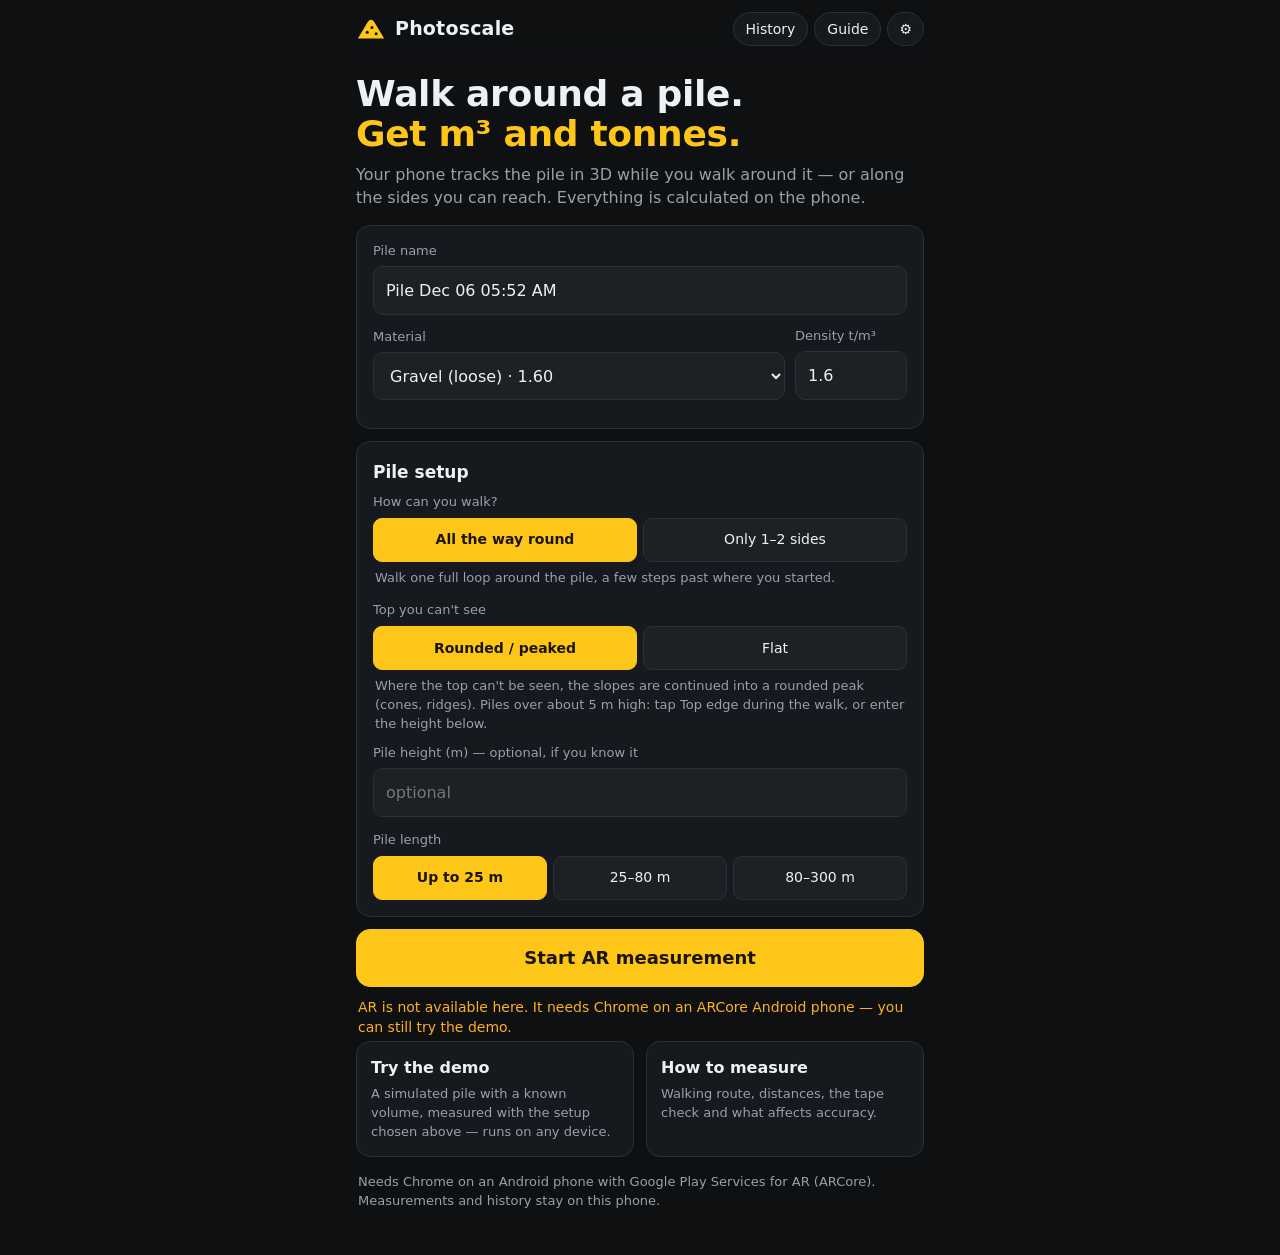
==== commit 56d0b7b2: "Photoscale v1.1: pile setup options for partial walks, flat tops and big piles - Only 1-2 sides: the" ====
--- a/index.html
+++ b/index.html
@@ -58,7 +58,15 @@
 .btn.big{width:100%;min-height:58px;font-size:18px;border-radius:14px}
 .btn.small{min-height:36px;padding:6px 12px;font-size:14px}
 .btn:disabled{opacity:.45}
-.status{margin-top:10px;font-size:14px;color:var(--mu)}
+.status{margin:10px 2px 4px;font-size:14px;color:var(--mu)}
+.setup .opt{margin:0 0 14px}
+.setup .opt:last-child{margin-bottom:0}
+.opt-h{font-size:13px;color:var(--mu);margin:0 0 6px}
+.segs{display:flex;gap:6px}
+.segs .seg{flex:1;min-height:44px;padding:8px 6px;font-size:14px;line-height:1.2}
+.opt-help{font-size:13px;color:var(--mu);margin:7px 2px 0}
+.setup .field{margin:10px 0 0}
+.warns li.note{background:rgba(90,176,255,.07);border-color:rgba(90,176,255,.3)}
 .status.ok{color:var(--ok)} .status.bad{color:var(--warn)}
 .grid2{display:grid;grid-template-columns:1fr 1fr;gap:12px}
 .tile{text-align:left;background:var(--s1);border:1px solid var(--line);border-radius:var(--r);padding:14px;cursor:pointer;display:flex;flex-direction:column;gap:6px}
@@ -149,6 +157,13 @@
 .ov-stats{position:absolute;left:10px;right:10px;bottom:calc(126px + env(safe-area-inset-bottom));font:12px/1.35 ui-monospace,Menlo,Consolas,monospace;background:rgba(0,0,0,.55);padding:6px 8px;border-radius:8px}
 @media (min-width:700px){ h1{font-size:36px} .view3d{height:380px} }
 @media (max-width:360px){ .bign .val{font-size:30px} .stats{grid-template-columns:1fr 1fr} }
+.legend{display:flex;flex-wrap:wrap;gap:12px;padding:0 10px 10px;font-size:12px;color:var(--mu)}
+.legend span{display:inline-flex;align-items:center;gap:5px}
+.lg{display:inline-block;width:12px;height:12px;border-radius:3px}
+.lg.seen{background:linear-gradient(90deg,#1f3d99,#00a8c7,#3dc752,#fac71f,#e63d29)}
+.lg.mir{background:linear-gradient(90deg,#8fa6d9,#a6e0ea,#b0e3b7,#f0deb0)}
+.lg.fill{background:#8a8f96}
+.lg.path{background:#ffcc1a;height:3px;border-radius:2px}
 </style>
 </head>
 <body>
@@ -170,7 +185,7 @@
     <section id="scr-home" class="screen active">
       <div class="hero">
         <h1>Walk around a pile.<br><span>Get m³ and tonnes.</span></h1>
-        <p class="lede">Your phone tracks the pile in 3D while you walk one loop around it. Everything is calculated on the phone.</p>
+        <p class="lede">Your phone tracks the pile in 3D while you walk around it — or along the sides you can reach. Everything is calculated on the phone.</p>
       </div>
       <div class="card">
         <label class="field"><span>Pile name</span><input id="in-name" type="text" maxlength="60" autocomplete="off"></label>
@@ -178,12 +193,31 @@
           <label class="field grow"><span>Material</span><select id="in-mat"></select></label>
           <label class="field den"><span>Density t/m³</span><input id="in-den" type="number" inputmode="decimal" step="0.01" min="0.05" max="5"></label>
         </div>
-        <button id="btn-ar" class="btn primary big">Start AR measurement</button>
-        <div id="ar-status" class="status">Checking AR support…</div>
       </div>
+      <div class="card setup">
+        <h3>Pile setup</h3>
+        <div class="opt">
+          <div class="opt-h">How can you walk?</div>
+          <div class="segs" id="opt-walk"><button class="seg" data-v="full">All the way round</button><button class="seg" data-v="partial">Only 1–2 sides</button></div>
+          <p class="opt-help" id="help-walk"></p>
+          <label class="field hidden" id="row-width"><span>Base width (m) — needed only if you can walk one long side and no end</span><input id="in-width" type="number" inputmode="decimal" step="0.1" min="1" placeholder="optional"></label>
+        </div>
+        <div class="opt">
+          <div class="opt-h">Top you can't see</div>
+          <div class="segs" id="opt-top"><button class="seg" data-v="peaked">Rounded / peaked</button><button class="seg" data-v="flat">Flat</button></div>
+          <p class="opt-help" id="help-top"></p>
+          <label class="field" id="row-height"><span>Pile height (m) — optional, if you know it</span><input id="in-height" type="number" inputmode="decimal" step="0.1" min="0.5" placeholder="optional"></label>
+        </div>
+        <div class="opt">
+          <div class="opt-h">Pile length</div>
+          <div class="segs" id="opt-size"><button class="seg" data-v="small">Up to 25 m</button><button class="seg" data-v="medium">25–80 m</button><button class="seg" data-v="large">80–300 m</button></div>
+        </div>
+      </div>
+      <button id="btn-ar" class="btn primary big">Start AR measurement</button>
+      <div id="ar-status" class="status">Checking AR support…</div>
       <div class="grid2">
         <button id="btn-demo" class="tile">
-          <b>Try the demo</b><span>Simulated gravel pile with a known volume — see the whole flow on any device.</span>
+          <b>Try the demo</b><span>A simulated pile with a known volume, measured with the setup chosen above — runs on any device.</span>
         </button>
         <button class="tile" data-go="guide">
           <b>How to measure</b><span>Walking route, distances, the tape check and what affects accuracy.</span>
@@ -209,6 +243,7 @@
           <button class="seg on" id="v-3d">3D</button><button class="seg" id="v-top">Top</button><button class="seg" id="v-pts">Points</button>
           <span class="muted small">drag · pinch · double-tap</span>
         </div>
+        <div id="res-legend" class="legend"></div>
       </div>
       <div id="res-stats" class="stats"></div>
       <ul id="res-warn" class="warns"></ul>
@@ -260,6 +295,16 @@
         <li><b>Close the loop.</b> When the ring is almost full the app asks you to slow down and points to the flag. Walk a few steps past it until you see <b>Loop closed ✓</b>, then tap <b>FINISH</b>.</li>
         <li><b>Tape check.</b> During the walk, aim the centre dot at marker A and tap <i>Mark A</i>, then at marker B and tap <i>Mark B</i>. On the result page enter your taped distance.</li>
       </ol>
+      <div class="card">
+        <h3>Piles you can't walk round, tall piles, big piles</h3>
+        <ul class="plain">
+          <li><b>Only 1–2 sides reachable</b> (a pile against a shed wall or in a corner): choose <i>Only 1–2 sides</i>. Walk the full length of one long side and, if you can, one end. The sides you could not reach are filled in as a mirror image of the ones you measured, so this assumes the pile is symmetrical. Walking one end as well lets Photoscale find the pile's centre line from both of its toes. If you can only walk one long side, enter the pile's base width instead (from the stacker's settings or a tape) — otherwise the hidden half cannot be placed and only the measured half is counted.</li>
+          <li><b>If the pile touches the wall</b> rather than standing clear of it, the mirror image is not right — the part against the wall would be missed. Measure such piles with care and compare with known tonnages.</li>
+          <li><b>Tall piles with a flat top</b> you cannot see from the ground: choose <i>Flat</i>. The hidden top is taken as flat. With <i>Rounded / peaked</i>, the slopes are continued into a rounded peak instead, which suits cones and ridges but would overestimate a flat-topped pile.</li>
+          <li><b>Piles taller than about 5 m.</b> The phone measures the surface only up to roughly 8–10 m away, so on a tall pile it may not reach the top edge. Stop two or three times along the pile, aim the centre dot at the pile's top edge against the sky (or the ridge, for a peaked pile) and tap <b>Top edge</b>. Photoscale continues the measured slope upwards until it meets that sight line, which gives the height. Tap from a side you are walking along, with the lower slope in view. If you know the height (from the stacker or a laser meter), you can enter it instead under <i>Pile height</i>.</li>
+          <li><b>Long stockyard piles</b> (say 200 × 50 m): choose <i>80–300 m</i>. Walking all the way round takes long and lets tracking drift; walking one long side plus one end with <i>Only 1–2 sides</i> halves the walk. Use a long tape check (markers 30–50 m apart) on big piles.</li>
+        </ul>
+      </div>
       <div class="card">
         <h3>Tonnage and density</h3>
         <p class="muted">Tonnage = volume × bulk density. The built-in densities are typical values only. Coal, ash and aggregates change with moisture and compaction, so calibrate once: measure a pile whose weight you know from the weighbridge, then use <i>Calibrate density</i> on the result page and save it as your own material.</p>
@@ -309,6 +354,7 @@
   <div class="ov-bottom">
     <div class="ov-ringwrap"><canvas id="ov-ring" width="240" height="240"></canvas><div id="ov-pct" class="ov-pct">0%</div></div>
     <div class="ov-btns">
+      <button id="ov-topedge" class="ov-small hidden">Top edge</button>
       <button id="ov-ref" class="ov-small hidden">Mark A</button>
       <button id="ov-main" class="ov-main" disabled>START</button>
     </div>
@@ -355,11 +401,15 @@
 let flipMode = 1, flipLocked = false, flipStats = null, flipCount = 0;
 let nDepthFrames = 0, nDepthSamples = 0;
 let camPath = [];
+let topRays = [];
 let lastProgress = 0, lastMiniT = -1e9, procTimes = [], lostCount = 0;
 let occ = null, best = null, bx = null, by = null;
 
 function reset(cfg) {
   if (cfg) for (const k in cfg) if (k in CFG) CFG[k] = cfg[k];
+  CFG.commitSigma = Math.max(0.15, 0.5 * CFG.cellSize);
+  CFG.greenSigma = Math.max(0.05, 0.2 * CFG.cellSize);
+  CFG.maxTrackSpan = CFG.cellSize > 0.15 ? 22 : 15;
   W = 0; H = 0; pyrA = pyrB = null; hasPrev = false; prevGrayFi = -1;
   tracks = []; nextId = 1; medFX = medFY = 0; fastThr = CFG.fastThr;
   fr = { R: [], C: [], I: [], t: [] };
@@ -368,7 +418,11 @@
   flipMode = (cfg && cfg.flipMode !== undefined) ? cfg.flipMode : 1;
   flipLocked = !!(cfg && cfg.flipLocked); flipStats = null; flipCount = 0;
   nDepthFrames = 0; nDepthSamples = 0; camPath = []; lastProgress = 0; lastMiniT = -1e9;
-  procTimes = []; lostCount = 0;
+  procTimes = []; lostCount = 0; topRays = [];
+}
+/* "Top edge" tap: the phone's position and viewing direction, aimed at the pile's skyline */
+function topEdge(C, D) {
+  if (started && C && D) topRays.push({ C: [C[0], C[1], C[2]], D: [D[0], D[1], D[2]] });
 }
 
 /* ------------------------------------------------------------------ */
@@ -1142,47 +1196,320 @@
   for (let q = 0; q < m; q++) Zs[U[q]] = x[q];
 }
 
-function finish(opts) {
-  opts = opts || {};
-  for (const tr of tracks) commit(tr);
-  const warnings = [];
-  const g = grid;
-  if (!started || !g || g.bb[2] < 0) return { msg: { type: 'result', error: 'No 3D data was captured. Make sure tracking works and walk around the pile.' }, transfer: [] };
-  const N = g.N, s = g.s, mg = 8;
-  const i0 = Math.max(0, g.bb[0] - mg), k0 = Math.max(0, g.bb[1] - mg);
-  const i1 = Math.min(N - 1, g.bb[2] + mg), k1 = Math.min(N - 1, g.bb[3] + mg);
+function errResult(m) { return { msg: { type: 'result', error: m }, transfer: [] }; }
+
+/* copy a window of the live grid into flat arrays (H = height, obs = measured) */
+function gridBox(i0, k0, i1, k1) {
+  const g = grid, N = g.N, s = g.s;
+  i0 = Math.max(0, i0); k0 = Math.max(0, k0); i1 = Math.min(N - 1, i1); k1 = Math.min(N - 1, k1);
   const nx = i1 - i0 + 1, nz = k1 - k0 + 1, n = nx * nz;
   const H = new Float32Array(n), Wt = new Float32Array(n), obs = new Uint8Array(n);
   for (let k = 0; k < nz; k++) for (let i = 0; i < nx; i++) {
     const c = (k0 + k) * N + (i0 + i), j = k * nx + i, w = g.weight(c);
     if (w >= CFG.minCellW) { H[j] = g.height(c); Wt[j] = w; obs[j] = 1; } else H[j] = NaN;
   }
-  const X0 = g.x0 + (i0 + 0.5) * s, Z0 = g.z0 + (k0 + 0.5) * s;
+  return { i0, k0, i1, k1, nx, nz, n, H, Wt, obs, s, X0: g.x0 + (i0 + 0.5) * s, Z0: g.z0 + (k0 + 0.5) * s };
+}
+
+/* Symmetric completion for piles that could not be walked all the way round.
+   The walking path runs along the pile's sides, so its dominant direction
+   (mod 90°) gives the orientation; u = long axis, v = across it.
+   The centre line v0 comes from (A) slices where both toes were seen (an end
+   was walked), (C) a known base width, or (B) the crest of a peaked pile. */
+function findSymmetry(A, Z, zt, opts) {
+  const { nx, nz, s, X0, Z0, obs, n } = A, nP = camPath.length / 5;
+  // pile cells (for toes and crest) and pile body cells clearly above toe height
+  // (for the pile's extent, so stray low cells near the walking path don't stretch it)
+  const zb = Math.max(0.25, 4 * zt), pile = [], body = [];
+  for (let j = 0; j < n; j++) if (obs[j] && Z[j] > zt) { pile.push(j); if (Z[j] > zb) body.push(j); }
+  if (body.length < 30) return null;
+  const inPile = new Uint8Array(n); for (const j of pile) inPile[j] = 1;
+  const xy = (j) => [X0 + (j % nx) * s, Z0 + ((j / nx) | 0) * s];
+  let sc = 0, ss = 0, sw = 0, lx = camPath[0], lz = camPath[2];
+  for (let q = 1; q < nP; q++) {
+    const x = camPath[q * 5], z = camPath[q * 5 + 2], dx = x - lx, dz = z - lz, l = Math.hypot(dx, dz);
+    if (l < 0.5) continue;
+    const f = 4 * Math.atan2(dz, dx);
+    sc += l * Math.cos(f); ss += l * Math.sin(f); sw += l; lx = x; lz = z;
+  }
+  let th;
+  if (sw > 2 && Math.hypot(sc, ss) / sw > 0.35) th = Math.atan2(ss, sc) / 4;
+  else {
+    let mx = 0, mz = 0; for (const j of body) { const p = xy(j); mx += p[0]; mz += p[1]; } mx /= body.length; mz /= body.length;
+    let cxx = 0, cxz = 0, czz = 0; for (const j of body) { const p = xy(j), x = p[0] - mx, z = p[1] - mz; cxx += x * x; cxz += x * z; czz += z * z; }
+    th = 0.5 * Math.atan2(2 * cxz, cxx - czz);
+  }
+  const range = (t) => { // trimmed extent of the pile body along direction t
+    const c = Math.cos(t), sn = Math.sin(t), us = body.map(j => { const p = xy(j); return p[0] * c + p[1] * sn; }).sort((x, y) => x - y);
+    const q = Math.floor(us.length * 0.003); return [us[q], us[us.length - 1 - q]];
+  };
+  const r0 = range(th), r1 = range(th + Math.PI / 2);
+  if (r1[1] - r1[0] > r0[1] - r0[0]) th += Math.PI / 2;
+  const c = Math.cos(th), sn = Math.sin(th);
+  const [umin, umax] = range(th);
+  const bw = Math.max(0.5, 1.01 * s), nS = Math.max(1, Math.ceil((umax - umin) / bw));
+  const sl = Array.from({ length: nS }, (_, q) => ({ pv: [], pz: [], gv: [], u: umin + (q + 0.5) * bw }));
+  for (let j = 0; j < n; j++) {
+    if (!obs[j]) continue;
+    const p = xy(j), u = p[0] * c + p[1] * sn, v = -p[0] * sn + p[1] * c;
+    const b = Math.floor((u - umin) / bw); if (b < 0 || b >= nS) continue;
+    if (inPile[j]) { sl[b].pv.push(v); sl[b].pz.push(Z[j]); } else sl[b].gv.push(v);
+  }
+  const Am = [], Bm = [], lo = [], hi = [], loMid = [], hiMid = [];
+  let maxW = 0;
+  for (const S of sl) if (S.pv.length >= 4) { const a = S.pv.slice().sort((x, y) => x - y); maxW = Math.max(maxW, a[a.length - 2] - a[1]); }
+  for (const S of sl) {
+    if (S.pv.length < 6) continue;
+    const ord = S.pv.map((v, q) => q).sort((x, y) => S.pv[x] - S.pv[y]);
+    const m = ord.length, vmin = S.pv[ord[1]], vmax = S.pv[ord[m - 2]];
+    lo.push(vmin); hi.push(vmax);
+    if (Math.abs(S.u - (umin + umax) / 2) < 0.3 * (umax - umin)) { loMid.push(vmin); hiMid.push(vmax); }
+    let zmax = 0; for (const z of S.pz) if (z > zmax) zmax = z;
+    // both ends of the slice reach down to toe height (the lowest of the few
+    // outermost cells on each side), so the slice spans the pile toe to toe
+    const toeZ = Math.max(0.3, 0.15 * zmax, s), k = Math.max(1, Math.min(4, Math.floor(m / 4)));
+    let loZ = 1e9, hiZ = 1e9;
+    for (let q = 0; q < k; q++) { loZ = Math.min(loZ, S.pz[ord[q]]); hiZ = Math.min(hiZ, S.pz[ord[m - 1 - q]]); }
+    if (loZ <= toeZ && hiZ <= toeZ && vmax - vmin >= 0.5 * maxW && zmax > 2.5 * toeZ) Am.push((vmin + vmax) / 2);
+    let bi = 0; for (let q = 1; q < S.pz.length; q++) if (S.pz[q] > S.pz[bi]) bi = q;
+    const vc = S.pv[bi], zc = S.pz[bi];
+    let below = false, above = false;
+    for (let q = 0; q < S.pv.length; q++) {
+      const dv = S.pv[q] - vc;
+      if (S.pz[q] < zc - 0.15 && Math.abs(dv) < 2.5) { if (dv < -0.4) below = true; else if (dv > 0.4) above = true; }
+    }
+    if (below && above) Bm.push(vc);
+  }
+  let pathV = 0; for (let q = 0; q < nP; q++) pathV += -camPath[q * 5] * sn + camPath[q * 5 + 2] * c; pathV /= nP;
+  const pileV = median(lo.concat(hi));
+  let v0 = null, method = null, rel = 0.10;
+  if (Am.length >= 3) { v0 = median(Am); method = 'seeing both toes at the walked end'; rel = 0.08; }
+  else if (opts.baseWidth > 0 && lo.length) {
+    const L = loMid.length >= 3 ? loMid : lo, Hh = hiMid.length >= 3 ? hiMid : hi;
+    v0 = pathV < pileV ? median(L) + opts.baseWidth / 2 : median(Hh) - opts.baseWidth / 2; method = 'the base width you entered'; rel = 0.06;
+  }
+  else if (opts.top !== 'flat' && Bm.length >= 3) { v0 = median(Bm); method = 'the crest line (peaked pile)'; rel = 0.15; }
+  if (v0 === null) return null;
+  // middle of the length (u0): the walked long side was seen end to end, including
+  // both of its corners, so a band of the pile just inside that side's toe is
+  // symmetric about the middle even when the far end itself was hardly seen
+  let u0 = (umin + umax) / 2;
+  const nearLow = pathV < v0, vNear = nearLow ? median(loMid.length >= 3 ? loMid : lo) : median(hiMid.length >= 3 ? hiMid : hi), half = Math.abs(v0 - vNear), mids = [];
+  if (half > 1) {
+    // bands close to the toe: both corners of the walked side are seen well there
+    for (const [f0, f1] of [[0.04, 0.10], [0.07, 0.13], [0.10, 0.16], [0.13, 0.19]]) {
+      const us = [];
+      for (const j of pile) {
+        const p = xy(j), v = -p[0] * sn + p[1] * c, d = nearLow ? v - vNear : vNear - v;
+        if (d >= f0 * half && d < f1 * half) us.push(p[0] * c + p[1] * sn);
+      }
+      if (us.length < 20) continue;
+      us.sort((x, y) => x - y);
+      const q = Math.floor(us.length * 0.005);
+      mids.push((us[q] + us[us.length - 1 - q]) / 2);
+    }
+    if (mids.length) u0 = median(mids);
+  }
+  return { th, c, sn, u0, v0, method, rel, umin, umax, nA: Am.length, nB: Bm.length, mids };
+}
+
+/* fill unmeasured cells with the measured height at their mirror image(s) */
+function applySymmetry(A, Z, sym, mir) {
+  const { nx, nz, s, X0, Z0, obs } = A, { c, sn, u0, v0 } = sym;
+  const sample = (x, z) => {
+    const fi = (x - X0) / s, fk = (z - Z0) / s, i = Math.floor(fi), k = Math.floor(fk);
+    if (i < 0 || k < 0 || i >= nx - 1 || k >= nz - 1) return NaN;
+    const ax = fi - i, az = fk - k; let sv = 0, sw = 0;
+    const add = (ii, kk, w) => { const j = kk * nx + ii; if (obs[j] && w > 0) { sv += w * Z[j]; sw += w; } };
+    add(i, k, (1 - ax) * (1 - az)); add(i + 1, k, ax * (1 - az)); add(i, k + 1, (1 - ax) * az); add(i + 1, k + 1, ax * az);
+    return sw >= 0.5 ? sv / sw : NaN;
+  };
+  let nm = 0;
+  for (let k = 0; k < nz; k++) for (let i = 0; i < nx; i++) {
+    const j = k * nx + i; if (obs[j]) continue;
+    const x = X0 + i * s, z = Z0 + k * s, u = x * c + z * sn, v = -x * sn + z * c;
+    const cands = [[u, 2 * v0 - v], [2 * u0 - u, v], [2 * u0 - u, 2 * v0 - v]];
+    for (const q of cands) {
+      const val = sample(q[0] * c - q[1] * sn, q[0] * sn + q[1] * c);
+      if (val === val) { Z[j] = val; mir[j] = 1; nm++; break; }
+    }
+  }
+  return nm;
+}
+
+/* typical slope of the measured pile sides (rise per metre of run) */
+function slopeEstimate(A, Zs, known, region, topKnown) {
+  const { nx, nz, s } = A, g = [], lo = 0.25 * topKnown, hi = 0.9 * topKnown;
+  for (let k = 1; k < nz - 1; k++) for (let i = 1; i < nx - 1; i++) {
+    const j = k * nx + i;
+    if (!region[j] || !known[j] || !(Zs[j] > lo && Zs[j] < hi)) continue;
+    if (!known[j - 1] || !known[j + 1] || !known[j - nx] || !known[j + nx]) continue;
+    g.push(Math.hypot((Zs[j + 1] - Zs[j - 1]) / (2 * s), (Zs[j + nx] - Zs[j - nx]) / (2 * s)));
+  }
+  if (g.length < 30) return Math.tan(35 * DEG);
+  return Math.max(Math.tan(22 * DEG), Math.min(Math.tan(45 * DEG), median(g)));
+}
+
+/* "Top edge" taps: each is a sight line from the phone to the pile's skyline.
+   The measured slope under it, continued straight up, meets the sight line at
+   the top edge, which gives the pile's height there. */
+function topFromRays(A, Zs, known, pl, rays) {
+  const { nx, nz, s, X0, Z0 } = A, out = [];
+  const hAt = (x, z) => {
+    const i = Math.round((x - X0) / s), k = Math.round((z - Z0) / s);
+    if (i < 0 || k < 0 || i >= nx || k >= nz) return NaN;
+    const j = k * nx + i; return known[j] ? Zs[j] : NaN;
+  };
+  const step = 0.7 * s, maxGap = Math.max(2, 6 * s);
+  for (const r of rays) {
+    const C = r.C, D = r.D, lh = Math.hypot(D[0], D[2]);
+    if (lh < 0.3) continue;
+    const ux = D[0] / lh, uz = D[2] / lh;
+    const tanT = D[1] / lh - (pl.a * ux + pl.b * uz);       // rise of the sight line per metre, above the ground plane
+    const hc = C[1] - (pl.a * C[0] + pl.b * C[2] + pl.c);    // phone height above the ground
+    const prof = []; let toe = false, gap = 0;
+    for (let d = 0; d < 80; d += step) {                     // ground, toe, measured slope, then the unseen part
+      const h = hAt(C[0] + ux * d, C[2] + uz * d);
+      if (h !== h) { if (toe && (gap += step) > maxGap) break; continue; }
+      gap = 0;
+      if (!toe) { if (h > 0.3) toe = true; else continue; }
+      prof.push([d, h]);
+    }
+    if (prof.length < 6) continue;
+    let iMax = 0; for (let q = 1; q < prof.length; q++) if (prof[q][1] > prof[iMax][1]) iMax = q;
+    const hMax = prof[iMax][1], dMax = prof[iMax][0];
+    let S = 0, Sd = 0, Sh = 0, Sdd = 0, Sdh = 0, dLo = 1e9;
+    for (let q = 0; q <= iMax; q++) {
+      const d = prof[q][0], h = prof[q][1]; if (h < 0.4 * hMax) continue;
+      S++; Sd += d; Sh += h; Sdd += d * d; Sdh += d * h; if (d < dLo) dLo = d;
+    }
+    if (S < 4 || dMax - dLo < 1) continue;
+    const m = (S * Sdh - Sd * Sh) / (S * Sdd - Sd * Sd), q0 = (Sh - m * Sd) / S;
+    if (!(m > 0.2) || m - tanT < 0.05) continue;
+    const dStar = (hc - q0) / (m - tanT), Hs = hc + tanT * dStar;
+    if (dStar < dMax - 1.5 || dStar > dMax + 50 || Hs < hMax - 0.5) continue;
+    out.push({ H: Hs, d: dStar, slope: m, hMax });
+  }
+  return out;
+}
+
+/* the highest surface that rises no faster than the measured slope from any
+   measured point (and from the pile outline at ground level): the shape a pile
+   takes at its angle of repose. Used to continue slopes up to a known top. */
+function reposeEnvelope(Zs, known, region, nx, nz, s, tanA) {
+  const n = nx * nz, F = new Float32Array(n), seed = new Uint8Array(n);
+  // only well-supported cells anchor the slopes (a stray low point would
+  // otherwise dig a cone-shaped pit around itself)
+  for (let k = 0; k < nz; k++) for (let i = 0; i < nx; i++) {
+    const j = k * nx + i;
+    if (!region[j]) { F[j] = 0; seed[j] = 1; continue; }
+    F[j] = Infinity;
+    if (!known[j]) continue;
+    let c = 0;
+    for (let dk = -1; dk <= 1; dk++) for (let di = -1; di <= 1; di++) {
+      if (!di && !dk) continue;
+      const a = i + di, b = k + dk;
+      if (a >= 0 && b >= 0 && a < nx && b < nz && known[b * nx + a]) c++;
+    }
+    if (c >= 6) { F[j] = Zs[j]; seed[j] = 1; }
+  }
+  const w1 = tanA * s, w2 = w1 * Math.SQRT2, w3 = w1 * Math.sqrt(5);
+  const fw = [[-1, 0, w1], [0, -1, w1], [-1, -1, w2], [1, -1, w2], [-2, -1, w3], [-1, -2, w3], [1, -2, w3], [2, -1, w3]];
+  const bk = fw.map(o => [-o[0], -o[1], o[2]]);
+  for (let pass = 0; pass < 8; pass++) {
+    let ch = 0;
+    for (const dir of [1, -1]) {
+      const offs = dir > 0 ? fw : bk;
+      for (let kk = 0; kk < nz; kk++) {
+        const k = dir > 0 ? kk : nz - 1 - kk;
+        for (let ii = 0; ii < nx; ii++) {
+          const i = dir > 0 ? ii : nx - 1 - ii, j = k * nx + i;
+          if (seed[j]) continue;
+          let v = F[j];
+          for (const o of offs) {
+            const a = i + o[0], b = k + o[1]; if (a < 0 || b < 0 || a >= nx || b >= nz) continue;
+            const c = F[b * nx + a] + o[2]; if (c < v) v = c;
+          }
+          if (v < F[j]) { F[j] = v; ch++; }
+        }
+      }
+    }
+    if (!ch) break;
+  }
+  return F;
+}
+
+function finish(opts) {
+  opts = opts || {};
+  const partial = opts.walk === 'partial', flatTop = opts.top === 'flat';
+  for (const tr of tracks) commit(tr);
+  const warnings = [], notes = [];
+  const g = grid;
+  if (!started || !g || g.bb[2] < 0) return errResult('No 3D data was captured. Make sure tracking works and walk around the pile.');
+  const N = g.N, s = g.s, mg = 8;
   const nP = camPath.length / 5;
-  if (nP < 10) return { msg: { type: 'result', error: 'The walk was too short.' }, transfer: [] };
+  if (nP < 10) return errResult('The walk was too short.');
   const ys = []; for (let q = 0; q < nP; q++) ys.push(camPath[q * 5 + 1]);
   const camY = median(ys);
   const progress = opts.progress !== undefined ? opts.progress : camPath[(nP - 1) * 5 + 4];
 
-  /* ground plane */
-  const pl = fitGround(H, obs, Wt, nx, nz, X0, Z0, s, camY);
-  if (!pl) return { msg: { type: 'result', error: 'Could not find the ground around the pile. Keep some ground in view while walking.' }, transfer: [] };
+  /* ground plane, from what was measured */
+  let A = gridBox(g.bb[0] - mg, g.bb[1] - mg, g.bb[2] + mg, g.bb[3] + mg);
+  const pl = fitGround(A.H, A.obs, A.Wt, A.nx, A.nz, A.X0, A.Z0, s, camY);
+  if (!pl) return errResult('Could not find the ground around the pile. Keep some ground in view while walking.');
   const base = (x, z) => pl.a * x + pl.b * z + pl.c;
-  const Z = new Float32Array(n);
-  for (let k = 0; k < nz; k++) for (let i = 0; i < nx; i++) {
-    const j = k * nx + i;
-    Z[j] = obs[j] ? H[j] - base(X0 + i * s, Z0 + k * s) : NaN;
-  }
+  const zt = Math.max(0.06, 2.5 * pl.rms);
+  const zOf = (B) => {
+    const Z = new Float32Array(B.n);
+    for (let k = 0; k < B.nz; k++) for (let i = 0; i < B.nx; i++) { const j = k * B.nx + i; Z[j] = B.obs[j] ? B.H[j] - base(B.X0 + i * s, B.Z0 + k * s) : NaN; }
+    return Z;
+  };
+  let Z = zOf(A);
+
+  /* symmetric completion (partial walk) */
+  let sym = null;
+  if (partial) {
+    sym = findSymmetry(A, Z, zt, opts);
+    if (sym) {
+      // grow the window so it also holds the mirror image of what was measured
+      const corners = [[A.X0, A.Z0], [A.X0 + (A.nx - 1) * s, A.Z0], [A.X0, A.Z0 + (A.nz - 1) * s], [A.X0 + (A.nx - 1) * s, A.Z0 + (A.nz - 1) * s]];
+      let xa = 1e9, xb = -1e9, za = 1e9, zb = -1e9;
+      for (const [x, z] of corners) {
+        const u = x * sym.c + z * sym.sn, v = -x * sym.sn + z * sym.c;
+        for (const [uu, vv] of [[u, v], [u, 2 * sym.v0 - v], [2 * sym.u0 - u, v], [2 * sym.u0 - u, 2 * sym.v0 - v]]) {
+          const xx = uu * sym.c - vv * sym.sn, zz = uu * sym.sn + vv * sym.c;
+          xa = Math.min(xa, xx); xb = Math.max(xb, xx); za = Math.min(za, zz); zb = Math.max(zb, zz);
+        }
+      }
+      const ci = (x) => Math.floor((x - g.x0) / s), ck = (z) => Math.floor((z - g.z0) / s);
+      A = gridBox(Math.min(ci(xa), A.i0) - 2, Math.min(ck(za), A.k0) - 2, Math.max(ci(xb), A.i1) + 2, Math.max(ck(zb), A.k1) + 2);
+      Z = zOf(A);
+    } else warnings.push('Could not place the hidden half: the pile\'s centre line was not found. Walk along one end as well, or enter the base width. The volume below only includes what was seen and is too low.');
+  }
+  const { nx, nz, n, obs, X0, Z0 } = A;
+  const mir = new Uint8Array(n);
+  if (sym) applySymmetry(A, Z, sym, mir);
+  const known = new Uint8Array(n);
+  for (let j = 0; j < n; j++) known[j] = obs[j] || mir[j];
+
   let pcx = 0, pcz = 0;
   for (let q = 0; q < nP; q++) { pcx += camPath[q * 5]; pcz += camPath[q * 5 + 2]; }
   pcx /= nP; pcz /= nP;
   const camH = camY - base(pcx, pcz);
   if (camH < 0.7 || camH > 2.4) warnings.push('Ground level looks unusual (phone was ' + camH.toFixed(2) + ' m above it). Check that enough ground around the pile was in view.');
 
-  /* walking loop -> region that can contain the pile */
+  /* the region that can contain the pile: inside the walking loop (for a
+     partial walk, the loop is completed with the mirrored path) */
   const hullPts = [];
-  for (let q = 0; q < nP; q += 3) hullPts.push([camPath[q * 5], camPath[q * 5 + 2]]);
-  for (let j = 0; j < n; j += 3) if (obs[j] && Z[j] > 0.3) hullPts.push([X0 + (j % nx) * s, Z0 + ((j / nx) | 0) * s]);
+  for (let q = 0; q < nP; q += 3) {
+    const x = camPath[q * 5], z = camPath[q * 5 + 2];
+    hullPts.push([x, z]);
+    if (sym) {
+      const u = x * sym.c + z * sym.sn, v = -x * sym.sn + z * sym.c;
+      for (const [uu, vv] of [[u, 2 * sym.v0 - v], [2 * sym.u0 - u, v], [2 * sym.u0 - u, 2 * sym.v0 - v]]) hullPts.push([uu * sym.c - vv * sym.sn, uu * sym.sn + vv * sym.c]);
+    }
+  }
+  for (let j = 0; j < n; j += 3) if (known[j] && Z[j] > 0.3) hullPts.push([X0 + (j % nx) * s, Z0 + ((j / nx) | 0) * s]);
   const hull = convexHull(hullPts);
   const inside = new Uint8Array(n);
   const hn = hull.length;
@@ -1197,10 +1524,8 @@
   }
 
   /* pile candidates */
-  const zt = Math.max(0.06, 2.5 * pl.rms);
   const pileObs = new Uint8Array(n);
-  for (let j = 0; j < n; j++) pileObs[j] = (obs[j] && Z[j] > zt) ? 1 : 0;
-  // chamfer distance (in cells) from observed pile cells
+  for (let j = 0; j < n; j++) pileObs[j] = (known[j] && Z[j] > zt) ? 1 : 0;
   const dist = chamfer(pileObs, nx, nz);
   // Unseen cells enclosed by the pile (typically its top) always belong to it.
   // Unseen cells that connect to open ground are only accepted close to the toe.
@@ -1211,7 +1536,7 @@
   let eh = 0, et = 0;
   for (let j = 0; j < n; j++) {
     if (barrier[j]) continue;
-    if (!inside[j] || (obs[j] && Z[j] <= zt)) { ext[j] = 1; eq[et++] = j; }
+    if (!inside[j] || (known[j] && Z[j] <= zt)) { ext[j] = 1; eq[et++] = j; }
   }
   while (eh < et) {
     const q = eq[eh++], qi = q % nx, qk = (q / nx) | 0;
@@ -1221,10 +1546,22 @@
     if (qk < nz - 1 && !barrier[q + nx] && !ext[q + nx]) { ext[q + nx] = 1; eq[et++] = q + nx; }
   }
   const nearToe = 0.6 / s;
+  // with a partial walk the unseen middle of each end can leave a gap; anything
+  // inside the outline of the measured + mirrored pile belongs to the pile
+  let inPH = null;
+  if (sym) {
+    const pp = [];
+    for (let j = 0; j < n; j++) if (pileObs[j] && (j % 2 === 0)) pp.push([X0 + (j % nx) * s, Z0 + ((j / nx) | 0) * s]);
+    const ph = convexHull(pp), m = ph.length;
+    inPH = new Uint8Array(n);
+    if (m >= 3) for (let k = 0; k < nz; k++) for (let i = 0; i < nx; i++) {
+      const x = X0 + i * s, z = Z0 + k * s; let inn = true;
+      for (let e = 0; e < m && inn; e++) { const a = ph[e], b = ph[(e + 1) % m]; if ((b[0] - a[0]) * (z - a[1]) - (b[1] - a[1]) * (x - a[0]) < -1e-9) inn = false; }
+      inPH[k * nx + i] = inn ? 1 : 0;
+    }
+  }
   const cand = new Uint8Array(n);
-  for (let j = 0; j < n; j++) {
-    cand[j] = inside[j] && (pileObs[j] || (!obs[j] && (!ext[j] || dist[j] <= nearToe))) ? 1 : 0;
-  }
+  for (let j = 0; j < n; j++) cand[j] = inside[j] && (pileObs[j] || (!known[j] && ((inPH && inPH[j]) || !ext[j] || dist[j] <= nearToe))) ? 1 : 0;
 
   /* connected components */
   const comp = new Int32Array(n).fill(-1), comps = [];
@@ -1244,28 +1581,27 @@
     }
     comps.push({ id, score, cnt });
   }
-  if (!comps.length) return { msg: { type: 'result', error: 'No pile found above the ground inside your walking loop.' }, transfer: [] };
+  if (!comps.length) return errResult('No pile found above the ground inside your walking loop.');
   comps.sort((a, b) => b.score - a.score);
   const main = comps[0].id;
   if (comps.length > 1 && comps[1].score > 0.1 * comps[0].score) warnings.push('Another heap or object inside your walking loop was left out of the volume.');
   const region = new Uint8Array(n);
   for (let j = 0; j < n; j++) region[j] = comp[j] === main ? 1 : 0;
 
-  /* light smoothing of measured heights: local plane fit (keeps slopes
+  /* light smoothing of known heights: local plane fit (keeps slopes
      unbiased, unlike a median), with a spike check first */
   const Zs = new Float32Array(n);
   const nb = new Float32Array(9), ndi = new Int8Array(9), ndk = new Int8Array(9);
   for (let k = 0; k < nz; k++) for (let i = 0; i < nx; i++) {
     const j = k * nx + i;
-    if (!obs[j]) { Zs[j] = NaN; continue; }
+    if (!known[j]) { Zs[j] = NaN; continue; }
     if (!region[j]) { Zs[j] = Z[j]; continue; }
     let c = 0;
     for (let dk = -1; dk <= 1; dk++) for (let di = -1; di <= 1; di++) {
       const ii = i + di, kk = k + dk; if (ii < 0 || kk < 0 || ii >= nx || kk >= nz) continue;
-      const q = kk * nx + ii; if (obs[q]) { nb[c] = Z[q]; ndi[c] = di; ndk[c] = dk; c++; }
+      const q = kk * nx + ii; if (known[q]) { nb[c] = Z[q]; ndi[c] = di; ndk[c] = dk; c++; }
     }
     if (c < 5) { Zs[j] = Z[j]; continue; }
-    // plane z = a + b*di + e*dk by least squares; drop the worst point if it is a spike
     let use = c, skip = -1;
     for (let pass = 0; pass < 2; pass++) {
       let S1 = 0, Sx = 0, Sy = 0, Sxx = 0, Syy = 0, Sxy = 0, Sz = 0, Sxz = 0, Syz = 0;
@@ -1285,54 +1621,121 @@
     }
   }
 
-  /* fill unseen cells inside the pile (smooth membrane) */
+  /* top height: entered by the user, from "Top edge" taps, or the highest measured point */
+  // highest measured height: from all measured cells (topKnown), and from
+  // well-supported cells only (topDense). Sparse far-away dots do reach the top
+  // edge of a tall pile, but with a poorer 3D fix, so top-edge taps or an
+  // entered height take precedence over them.
+  let topKnown = 0, topDense = 0;
+  { const hz = [], ha = [];
+    for (let k = 0; k < nz; k++) for (let i = 0; i < nx; i++) {
+      const j = k * nx + i; if (!region[j] || !known[j]) continue;
+      ha.push(Zs[j]);
+      let c = 0;
+      for (let dk = -1; dk <= 1; dk++) for (let di = -1; di <= 1; di++) {
+        if (!di && !dk) continue;
+        const a = i + di, b = k + dk;
+        if (a >= 0 && b >= 0 && a < nx && b < nz && known[b * nx + a]) c++;
+      }
+      if (c >= 6) hz.push(Zs[j]);
+    }
+    ha.sort((x, y) => x - y); hz.sort((x, y) => x - y);
+    topKnown = ha.length ? ha[Math.min(ha.length - 1, Math.floor(ha.length * 0.997))] : 0;
+    topDense = hz.length >= 50 ? hz[Math.min(hz.length - 1, Math.floor(hz.length * 0.995))] : topKnown; }
+  const tanA = slopeEstimate(A, Zs, known, region, topDense);
+  // how far from the walking line the highest measured points are: near the
+  // phone's measuring range (~8-10 m), the pile may well continue higher
+  let topReach = 0;
+  { const dd = [];
+    for (let j = 0; j < n; j++) {
+      if (!region[j] || !obs[j] || !(Zs[j] >= 0.95 * topDense)) continue;
+      const x = X0 + (j % nx) * s, z = Z0 + ((j / nx) | 0) * s; let b = 1e9;
+      for (let q = 0; q < nP; q += 2) { const dx = camPath[q * 5] - x, dz = camPath[q * 5 + 2] - z, d2 = dx * dx + dz * dz; if (d2 < b) b = d2; }
+      dd.push(Math.sqrt(b));
+    }
+    if (dd.length) topReach = median(dd); }
+  const taps = topRays.length ? topFromRays(A, Zs, known, pl, topRays) : [];
+  let Hcap = null, topSource = 'measured', sigH = 0;
+  if (opts.topHeight > 0) {
+    if (opts.topHeight < topDense - 0.5) warnings.push('The pile height you entered (' + opts.topHeight.toFixed(1) + ' m) is lower than the measured top (' + topDense.toFixed(1) + ' m), so the measured top was used.');
+    else { Hcap = opts.topHeight; topSource = 'entered'; sigH = 0.1; }
+  } else if (taps.length) {
+    const hs = taps.map(t => t.H), med = median(hs);
+    const spread = hs.length >= 2 ? 1.4826 * median(hs.map(h => Math.abs(h - med))) : 0.05 * med + 0.3;
+    Hcap = med; topSource = 'taps'; sigH = Math.max(0.15, 0.02 * med, spread / Math.sqrt(hs.length));
+  } else if (topRays.length) warnings.push('The top-edge taps could not be used: the slope below them was not measured. Tap from a side you walked along, with the lower slope in view.');
+
+  /* fill unseen cells inside the pile: a membrane first (this is the flat-top
+     answer: it never rises above the rim around the gap) ... */
   const U = [];
-  for (let j = 0; j < n; j++) if (region[j] && !obs[j]) U.push(j);
-  const val = (q) => (obs[q] ? Zs[q] : (region[q] ? Zs[q] : 0));
+  for (let j = 0; j < n; j++) if (region[j] && !known[j]) U.push(j);
+  const val = (q) => (known[q] ? Zs[q] : (region[q] ? Zs[q] : 0));
   for (const u of U) Zs[u] = NaN;
-  // initial fill by repeated neighbour averaging
   let pending = U.slice(), guard = 0;
-  while (pending.length && guard++ < 400) {
+  while (pending.length && guard++ < 600) {
     const next = [], upd = [];
     for (const u of pending) {
       const ui = u % nx, uk = (u / nx) | 0; let sm = 0, c = 0;
       const nbs = [ui > 0 ? u - 1 : -1, ui < nx - 1 ? u + 1 : -1, uk > 0 ? u - nx : -1, uk < nz - 1 ? u + nx : -1];
-      for (const q of nbs) { if (q < 0) { c++; continue; } const v = obs[q] ? Zs[q] : (region[q] ? Zs[q] : 0); if (v === v) { sm += v; c++; } }
+      for (const q of nbs) { if (q < 0) { c++; continue; } const v = val(q); if (v === v) { sm += v; c++; } }
       if (c) upd.push([u, sm / c]); else next.push(u);
     }
     for (const [u, v] of upd) Zs[u] = v;
     pending = next;
   }
   for (const u of pending) Zs[u] = 0;
-  for (let it = 0; it < 400 && U.length; it++) {
+  const tl = now();
+  for (let it = 0; it < 3000 && U.length; it++) {
     let md = 0;
     for (const u of U) {
       const ui = u % nx, uk = (u / nx) | 0;
       const a = ui > 0 ? val(u - 1) : 0, b = ui < nx - 1 ? val(u + 1) : 0, c = uk > 0 ? val(u - nx) : 0, d = uk < nz - 1 ? val(u + nx) : 0;
-      const nv = Zs[u] + 1.85 * ((a + b + c + d) * 0.25 - Zs[u]);
+      const nv = Zs[u] + 1.9 * ((a + b + c + d) * 0.25 - Zs[u]);
       md = Math.max(md, Math.abs(nv - Zs[u])); Zs[u] = nv;
     }
-    if (md < 2e-4) break;
-  }
-  // then a thin-plate (biharmonic) fill: continues the slopes into the gap,
-  // so an unseen peak is rebuilt instead of being cut flat
-  if (U.length) biharmonicFill(U, Zs, obs, region, nx, nz);
-
-  /* volume and statistics. Gaps of up to ~25 cm between measured cells count
-     as interpolated (seen); anything further from a measurement is "unseen". */
+    if (md < 2e-4 || now() - tl > 4000) break;
+  }
+  // ... then a thin-plate (biharmonic) fill that continues the slopes into the
+  // gap, so an unseen peak is rebuilt. For a flat top, the continued slopes are
+  // capped at the highest measured height (the edge of the flat top).
+  // For a flat top, or a known top height, the measured slopes are continued
+  // straight up at their own angle until they meet the top (on tall piles the
+  // phone may measure only the lower part of the slope).
+  let topH = null, domeRise = 0, nCap = 0;
+  if (U.length) {
+    biharmonicFill(U, Zs, known, region, nx, nz);
+    if (flatTop || Hcap !== null) {
+      topH = Hcap !== null ? Math.max(Hcap, topDense) : topKnown;
+      const env = reposeEnvelope(Zs, known, region, nx, nz, s, tanA);
+      for (const u of U) if (env[u] > Zs[u]) Zs[u] = env[u];
+      for (const u of U) if (Zs[u] >= topH) { Zs[u] = topH; nCap++; }
+    } else {
+      // how far the rebuilt (unseen) top rises above the highest measured point
+      const fz = []; for (const u of U) fz.push(Zs[u]);
+      fz.sort((x, y) => x - y);
+      if (fz.length) domeRise = Math.max(0, fz[Math.min(fz.length - 1, Math.floor(fz.length * 0.997))] - topKnown);
+    }
+  }
+
+  /* volume and statistics. Cells within ~25 cm of a measurement count as
+     seen (interpolated); mirrored cells and filled cells are reported apart. */
   const dObs = chamfer(obs, nx, nz), near = Math.max(1.5, 0.25 / s);
-  let V = 0, Vfill = 0, Vinterp = 0, area = 0, maxH = 0, nFoot = 0, nFootObs = 0, mx = 0, mz = 0;
+  const dMir = sym ? chamfer(mir, nx, nz) : null;
+  let V = 0, Vfill = 0, Vinterp = 0, Vmir = 0, maxH = 0, nFoot = 0, nFootObs = 0, nFootMir = 0, mx = 0, mz = 0;
+  const cls = new Uint8Array(n); // 1 seen, 2 mirrored, 3 filled
   for (let j = 0; j < n; j++) {
     if (!region[j]) continue;
-    const z = Math.max(Zs[j], -0.05);
+    const z = Math.max(Zs[j], -0.05), zp = Math.max(z, 0) * s * s;
     V += z * s * s;
-    const seen = dObs[j] <= near;
-    if (!obs[j]) { if (seen) Vinterp += Math.max(z, 0) * s * s; else Vfill += Math.max(z, 0) * s * s; }
-    if (z > zt) { nFoot++; if (seen) nFootObs++; mx += X0 + (j % nx) * s; mz += Z0 + ((j / nx) | 0) * s; }
+    const seen = obs[j] || dObs[j] <= near, mirrored = !seen && (mir[j] || (dMir && dMir[j] <= near));
+    cls[j] = seen ? 1 : (mirrored ? 2 : 3);
+    if (!obs[j]) { if (seen) Vinterp += zp; else if (mirrored) Vmir += zp; else Vfill += zp; }
+    if (z > zt) { nFoot++; if (seen) nFootObs++; else if (mirrored) nFootMir++; mx += X0 + (j % nx) * s; mz += Z0 + ((j / nx) | 0) * s; }
     if (z > maxH) maxH = z;
   }
-  area = nFoot * s * s;
+  const area = nFoot * s * s;
   if (nFoot) { mx /= nFoot; mz /= nFoot; }
+  { const hz = []; for (let j = 0; j < n; j++) if (region[j]) hz.push(Zs[j]); hz.sort((x, y) => x - y); if (hz.length > 50) maxH = hz[Math.floor(hz.length * 0.997)]; }
   let cxx = 0, cxz = 0, czz = 0;
   for (let j = 0; j < n; j++) if (region[j] && Zs[j] > zt) {
     const x = X0 + (j % nx) * s - mx, z = Z0 + ((j / nx) | 0) * s - mz;
@@ -1346,53 +1749,60 @@
     if (u < a0) a0 = u; if (u > a1) a1 = u; if (v < b0) b0 = v; if (v > b1) b1 = v;
   }
   const len = Math.max(a1 - a0, b1 - b0) + s, wid = Math.min(a1 - a0, b1 - b0) + s;
-  const coverage = nFoot ? nFootObs / nFoot : 0;
+  const coverage = nFoot ? nFootObs / nFoot : 0, mirrorShare = nFoot ? nFootMir / nFoot : 0;
 
   // loop consistency: same ground seen at the start and the end of the walk
   let lmS = 0, lmW = 0, lmN = 0;
   for (let k = 0; k < nz; k++) for (let i = 0; i < nx; i++) {
-    const c = (k0 + k) * N + (i0 + i);
+    const c = (A.k0 + k) * N + (A.i0 + i);
     if (g.wA[c] >= 0.3 && g.wB[c] >= 0.3) {
       const w = Math.min(g.wA[c], g.wB[c]);
       lmS += w * Math.abs(g.hA[c] - g.hB[c]); lmW += w; lmN++;
     }
   }
-  const loopMis = lmN >= 20 ? lmS / lmW : null;
-
-  // ring just outside the pile: should sit on the base plane
-  const ring = new Uint8Array(n);
+  const loopMis = (!partial && lmN >= 20) ? lmS / lmW : null;
+
+  // ring of measured ground just outside the pile: should sit on the base plane
+  let rS = 0, rS2 = 0, rN = 0;
   for (let k = 0; k < nz; k++) for (let i = 0; i < nx; i++) {
-    const j = k * nx + i; if (region[j]) continue;
-    let near = false;
-    for (let dk = -3; dk <= 3 && !near; dk++) for (let di = -3; di <= 3; di++) {
+    const j = k * nx + i; if (region[j] || !obs[j]) continue;
+    let nearR = false;
+    for (let dk = -3; dk <= 3 && !nearR; dk++) for (let di = -3; di <= 3; di++) {
       const ii = i + di, kk = k + dk; if (ii < 0 || kk < 0 || ii >= nx || kk >= nz) continue;
-      if (region[kk * nx + ii]) { near = true; break; }
-    }
-    if (near && obs[j]) ring[j] = 1;
-  }
-  let rS = 0, rS2 = 0, rN = 0;
-  for (let j = 0; j < n; j++) if (ring[j]) { rS += Z[j]; rS2 += Z[j] * Z[j]; rN++; }
+      if (region[kk * nx + ii]) { nearR = true; break; }
+    }
+    if (nearR) { rS += Z[j]; rS2 += Z[j] * Z[j]; rN++; }
+  }
   const ringMean = rN ? rS / rN : 0, ringRms = rN ? Math.sqrt(Math.max(0, rS2 / rN)) : 0;
 
   /* uncertainty, in plain terms: what could make the number wrong */
   const relScale = opts.scaleFixed ? 0.003 : 0.015;
   const eScale = 3 * relScale * V;
-  const eFill = 0.12 * Vfill + 0.02 * Vinterp;
+  const eFill = (flatTop ? 0.10 : 0.12) * Vfill + 0.02 * Vinterp + sigH * nCap * s * s;
+  const eMirror = sym ? sym.rel * Vmir : 0;
   const eBase = (Math.abs(ringMean) * 0.5 + (rN ? ringRms / Math.sqrt(rN) : 0.02) + 0.008) * area;
   const eLoop = loopMis !== null ? 0.4 * loopMis * area : 0.02 * area;
-  const sigma = Math.sqrt(eScale * eScale + eFill * eFill + eBase * eBase + eLoop * eLoop);
-
-  if (progress < 0.95) warnings.push('The loop around the pile was not closed (' + Math.round(progress * 100) + '% of the way round). The unseen side was filled in by estimation.');
-  if (coverage < 0.85) warnings.push(Math.round((1 - coverage) * 100) + '% of the pile surface was not seen directly and was filled in.');
-  if (Math.abs(ringMean) > 0.08 || ringRms > 0.12) warnings.push('The ground around the pile is uneven or sloping, so the base level is less certain.');
+  const sigma = Math.sqrt(eScale * eScale + eFill * eFill + eMirror * eMirror + eBase * eBase + eLoop * eLoop);
+
+  const pct = (x) => Math.round(V > 0 ? x / V * 100 : 0);
+  if (!partial && progress < 0.95) warnings.push('The loop around the pile was not closed (' + Math.round(progress * 100) + '% of the way round). The unseen side was filled in by estimation. For piles you cannot walk round, choose "Only 1–2 sides".');
+  if (sym) notes.push('Symmetric pile assumed: ' + pct(Vmir) + '% of the volume is a mirror image of the measured side(s); the centre line was found from ' + sym.method + '.');
+  const topFrom = topSource === 'entered' ? 'the pile height you entered' : (topSource === 'taps' ? 'your ' + taps.length + ' top-edge tap' + (taps.length > 1 ? 's' : '') + (taps.length > 1 ? ' (they agree within ±' + ((Math.max(...taps.map(t => t.H)) - Math.min(...taps.map(t => t.H))) / 2).toFixed(1) + ' m)' : '') : 'the highest measured height');
+  if (topSource === 'measured' && flatTop && topReach > 8 && Vfill > 0.1 * V) warnings.push('The highest point measured is ' + topKnown.toFixed(1) + ' m, about ' + Math.round(topReach) + ' m from where you walked — near the phone\'s measuring range. If the pile is taller than ' + topKnown.toFixed(1) + ' m, the volume is too low: measure again tapping Top edge 2–3 times along the walk, or enter the pile height.');
+  if (flatTop && Vfill > 0.02 * V) notes.push('Flat top assumed where the top could not be seen (' + pct(Vfill) + '% of the volume), at ' + (topH || maxH).toFixed(2) + ' m from ' + topFrom + '.' + (topSource === 'measured' ? ' If the pile is taller than that, tap Top edge during the walk or enter the pile height.' : ''));
+  if (!flatTop && Hcap !== null && Vfill > 0.02 * V) notes.push('The unseen top was rebuilt up to ' + topH.toFixed(2) + ' m, from ' + topFrom + '.');
+  if (!flatTop && Vfill > 0.15 * V && domeRise > Math.max(0.3, 0.1 * maxH)) warnings.push(pct(Vfill) + '% of the volume was not seen and was filled in as a rounded top that rises ' + domeRise.toFixed(1) + ' m above the highest point measured. If the pile has a flat top, choose "Flat"; if it is a tall peaked pile, tap Top edge at its peak during the walk.');
+  else if (!flatTop && Hcap === null && Vfill > 0.15 * V) notes.push(pct(Vfill) + '% of the volume was not seen and was filled in by continuing the measured slopes up to the top.');
+  else if (!partial && !flatTop && coverage < 0.85) warnings.push(Math.round((1 - coverage) * 100) + '% of the pile surface was not seen directly and was filled in.');
+  if (!(partial && !sym) && (Math.abs(ringMean) > 0.08 || ringRms > 0.12)) warnings.push('The ground around the pile is uneven or sloping, so the base level is less certain.');
   if (loopMis !== null && loopMis > 0.08) warnings.push('Tracking drifted a little during the walk (' + Math.round(loopMis * 100) + ' cm mismatch where the loop closed).');
   if (nPts < 300 && nDepthFrames < 30) warnings.push('Very little 3D data was collected.');
 
-  /* outputs for the 3D view */
+  /* outputs for the 3D view: mask bit0 pile, bit1 seen, bit2 mirrored */
   const mask = new Uint8Array(n);
-  for (let j = 0; j < n; j++) mask[j] = (region[j] ? 1 : 0) | (dObs[j] <= near ? 2 : 0);
+  for (let j = 0; j < n; j++) mask[j] = (region[j] ? 1 : 0) | ((region[j] ? cls[j] === 1 : dObs[j] <= near) ? 2 : 0) | ((region[j] ? cls[j] === 2 : mir[j]) ? 4 : 0);
   const Zout = new Float32Array(n);
-  for (let j = 0; j < n; j++) Zout[j] = region[j] ? Zs[j] : (obs[j] ? Z[j] : (dObs[j] <= near ? 0 : NaN));
+  for (let j = 0; j < n; j++) Zout[j] = region[j] ? Zs[j] : (known[j] ? Z[j] : (dObs[j] <= near ? 0 : NaN));
   const step = Math.max(1, Math.ceil(nPts / 25000));
   const P = new Float32Array(Math.ceil(nPts / step) * 3); let pc = 0;
   for (let q = 0; q < nPts; q += step) {
@@ -1405,12 +1815,16 @@
     const x = camPath[q * 5], y = camPath[q * 5 + 1], z = camPath[q * 5 + 2];
     path[qc++] = x; path[qc++] = y - base(x, z); path[qc++] = z;
   }
+  let walked = 0;
+  for (let q = 1; q < nP; q++) walked += Math.hypot(camPath[q * 5] - camPath[(q - 1) * 5], camPath[q * 5 + 2] - camPath[(q - 1) * 5 + 2]);
   const result = {
-    type: 'result', volume: V, sigma, filledVolume: Vfill, footprint: area, maxHeight: maxH,
-    length: len, width: wid, coverage, progress, loopMismatch: loopMis, ground: { a: pl.a, b: pl.b, c: pl.c, rms: pl.rms, n: pl.nIn },
+    type: 'result', volume: V, sigma, filledVolume: Vfill, mirroredVolume: Vmir, footprint: area, maxHeight: maxH,
+    length: len, width: wid, coverage, mirrorShare, progress, walked, loopMismatch: loopMis,
+    ground: { a: pl.a, b: pl.b, c: pl.c, rms: pl.rms, n: pl.nIn },
     ringMean, ringRms, camHeight: camH, nPoints: nPts, nDepthFrames, nDepthSamples, duration: nP ? camPath[(nP - 1) * 5 + 3] - camPath[3] : 0,
-    flipMode, flipLocked, flipStats, warnings, zt,
-    parts: { scale: eScale, fill: eFill, base: eBase, loop: eLoop },
+    flipMode, flipLocked, flipStats, warnings, notes, zt, domeRise, topHeight: topH, topSource, topMeasured: topKnown, topReach, slopeDeg: Math.atan(tanA) / DEG, tapHeights: taps.map(t => t.H), nTaps: topRays.length, walk: partial ? 'partial' : 'full', top: flatTop ? 'flat' : 'peaked', incomplete: partial && !sym,
+    sym: sym ? { method: sym.method, angleDeg: sym.th * 180 / Math.PI, u0: sym.u0, v0: sym.v0, umin: sym.umin, umax: sym.umax, nA: sym.nA, nB: sym.nB } : null, cellSize: s,
+    parts: { scale: eScale, fill: eFill, mirror: eMirror, base: eBase, loop: eLoop },
     grid: { nx, nz, s, x0: X0, z0: Z0, Z: Zout, mask }, center: [mx, mz], points: P, path
   };
   return { msg: result, transfer: [Zout.buffer, mask.buffer, P.buffer, path.buffer] };
@@ -1420,7 +1834,7 @@
   return { started, flipMode, flipLocked, nPts, nTracks: tracks.length, nDepthFrames, frames: fr.R.length };
 }
 
-return { CFG, reset, processFrame, start, finish, state, _test: { lk, makePyr, buildPyr, detect: () => null, has9, triCore, median, convexHull, fitGround, solve3 } };
+return { CFG, reset, processFrame, start, finish, state, topEdge, _test: { lk, makePyr, buildPyr, detect: () => null, has9, triCore, median, convexHull, fitGround, solve3 } };
 })();
 
 if (typeof self !== 'undefined' && typeof window === 'undefined' && typeof importScripts === 'function') {
@@ -1430,6 +1844,7 @@
       if (m.type === 'reset') { PSE.reset(m.cfg); self.postMessage({ type: 'ready' }); }
       else if (m.type === 'frame') { const o = PSE.processFrame(m); self.postMessage(o.msg, o.transfer); }
       else if (m.type === 'start') { PSE.start(m.center, m.t); }
+      else if (m.type === 'top') { PSE.topEdge(m.C, m.D); }
       else if (m.type === 'finish') { const o = PSE.finish(m.opts); self.postMessage(o.msg, o.transfer); }
     } catch (err) {
       self.postMessage({ type: 'error', message: String(err && err.stack || err) });
@@ -1655,9 +2070,26 @@
    the same inputs the AR mode gets from ARCore: pose, camera image and depth. */
 const SIM_DEG = Math.PI / 180;
 const SimWorld = {
+  /* long stockyard piles: toe half-length a, half-width b, height H, ridge or flat top */
+  yardSpec(kind) {
+    const tanA = Math.tan(35 * SIM_DEG);
+    return { yard: { a: 15, b: 9, H: 3.6, peaked: false }, yardpk: { a: 14, b: 6, H: 6 * tanA, peaked: true },
+      yardbig: { a: 45, b: 15, H: 7, peaked: false }, tall: { a: 30, b: 25, H: 10, peaked: false } }[kind] || null;
+  },
   pile(kind) {
     const tanA = Math.tan(35 * SIM_DEG);
     if (kind === 'cone') return (x, z) => Math.max(0, 3.4 - Math.hypot(x, z) * tanA);
+    const yard = (a, b, H, peaked) => { // long stockyard pile: flat top (or ridge), 35° slopes, slight waviness
+      const run = H / tanA, pa = a - run, pb = peaked ? 0 : b - run;
+      return (x, z) => {
+        const dx = Math.max(0, Math.abs(x) - pa), dz = Math.max(0, Math.abs(z) - pb);
+        let h = H - Math.hypot(dx, dz) * tanA;
+        if (h > 0 && h < H - 0.05) h += 0.05 * Math.sin(0.9 * x + 0.3) * Math.cos(1.1 * z) * Math.min(1, h);
+        return Math.max(0, Math.min(H, h));
+      };
+    };
+    const ys = SimWorld.yardSpec(kind);
+    if (ys) return yard(ys.a, ys.b, ys.H, ys.peaked);
     if (kind === 'ridge') return (x, z) => {
       const ax = Math.max(0, Math.abs(x) - 3.5), r = Math.hypot(ax, z);
       return Math.max(0, Math.min(2.6, 3.1 - r * tanA));
@@ -1672,8 +2104,15 @@
       return Math.max(0, h);
     };
   },
-  mesh(hf) {
-    const n = 241, L = 12, st = 2 * L / (n - 1);
+  dims(kind) { // footprint half-sizes (toe) and mesh extent used by the walking paths
+    if (kind === 'yard') return { a: 15, b: 9, L: 28, n: 351 };
+    if (kind === 'yardpk') return { a: 14, b: 6, L: 26, n: 331 };
+    if (kind === 'yardbig') return { a: 45, b: 15, L: 64, n: 385 };
+    if (kind === 'tall') return { a: 30, b: 25, L: 42, n: 301 };
+    return { a: 5.5, b: 5.5, L: 12, n: 241 };
+  },
+  mesh(hf, D) {
+    const n = (D && D.n) || 241, L = (D && D.L) || 12, st = 2 * L / (n - 1);
     const pos = new Float32Array(n * n * 3), nrm = new Float32Array(n * n * 3), H = new Float32Array(n * n);
     for (let k = 0; k < n; k++) for (let i = 0; i < n; i++) H[k * n + i] = hf(-L + i * st, -L + k * st);
     for (let k = 0; k < n; k++) for (let i = 0; i < n; i++) {
@@ -1769,7 +2208,8 @@
     const gl = canvas.getContext('webgl2', { antialias: false, alpha: false, preserveDrawingBuffer: false });
     if (!gl) throw new Error('WebGL2 is not available for the demo.');
     this.gl = gl;
-    this.world = SimWorld.mesh(SimWorld.pile(this.o.kind));
+    this.dims = SimWorld.dims(this.o.kind);
+    this.world = SimWorld.mesh(SimWorld.pile(this.o.kind), this.dims);
     this.truthVolume = this.world.truthVolume;
     this.prog = GLU.program(gl, SIM_VS, SIM_FS);
     const mk = (data, target) => { const b = gl.createBuffer(); gl.bindBuffer(target || gl.ARRAY_BUFFER, b); gl.bufferData(target || gl.ARRAY_BUFFER, data, gl.STATIC_DRAW); return b; };
@@ -1790,7 +2230,37 @@
     this.p = [this.proj[0], this.proj[5], this.proj[8], this.proj[9]];
   }
   /* virtual walk: warm-up, then one loop plus overlap, slowing down at the end */
+  buildPath() {
+    const { a, b } = this.dims, d = this.o.offset || 4, segs = [];
+    const line = (x0, z0, x1, z1) => segs.push({ k: 'l', x0, z0, x1, z1, len: Math.hypot(x1 - x0, z1 - z0) });
+    const arc = (cx, cz, a0, a1) => segs.push({ k: 'a', cx, cz, a0, a1, len: Math.abs(a1 - a0) * d });
+    const p = this.o.path;
+    if (p === 'rect') {
+      line(0, -b - d, a, -b - d); arc(a, -b, -Math.PI / 2, 0); line(a + d, -b, a + d, b); arc(a, b, 0, Math.PI / 2);
+      line(a, b + d, -a, b + d); arc(-a, b, Math.PI / 2, Math.PI); line(-a - d, b, -a - d, -b); arc(-a, -b, Math.PI, 1.5 * Math.PI);
+      line(-a, -b - d, 0.08 * a, -b - d);
+    } else if (p === 'L') {
+      line(a + 0.5 * d, -b - d, -a, -b - d); arc(-a, -b, -Math.PI / 2, -Math.PI); line(-a - d, -b, -a - d, b + 0.5 * d);
+    } else { // 'side'
+      line(a + d, -b - d, -a - d, -b - d);
+    }
+    let L = 0; for (const g of segs) L += g.len;
+    return { segs, L };
+  }
+  pathAt(P, s) {
+    for (const g of P.segs) {
+      if (s <= g.len) {
+        const f = s / g.len;
+        if (g.k === 'l') return [g.x0 + (g.x1 - g.x0) * f, g.z0 + (g.z1 - g.z0) * f];
+        const ang = g.a0 + (g.a1 - g.a0) * f, d = this.o.offset || 4; return [g.cx + d * Math.cos(ang), g.cz + d * Math.sin(ang)];
+      }
+      s -= g.len;
+    }
+    const g = P.segs[P.segs.length - 1];
+    return g.k === 'l' ? [g.x1, g.z1] : [g.cx + (this.o.offset || 4) * Math.cos(g.a1), g.cz + (this.o.offset || 4) * Math.sin(g.a1)];
+  }
   truePose(t) {
+    if (this.o.path && this.o.path !== 'circle') return this.truePosePath(t);
     const o = this.o, warm = 1.5, T = o.walkTime;
     const u = Math.max(0, Math.min(1, (t - warm) / T));
     // speed ramps up, then halves over the last 12% (slowing down to close the loop)
@@ -1807,6 +2277,35 @@
     const fy = [fz[1] * fx[2] - fz[2] * fx[1], fz[2] * fx[0] - fz[0] * fx[2], fz[0] * fx[1] - fz[1] * fx[0]];
     return { R: [fx[0], fy[0], fz[0], fx[1], fy[1], fz[1], fx[2], fy[2], fz[2]], C, prog, walking: t >= warm, done: u >= 1 };
   }
+  truePosePath(t) {
+    const o = this.o, warm = 1.5;
+    if (!this._path) this._path = this.buildPath();
+    const P = this._path, T = P.L / (o.walkSpeed || 0.75);
+    const u = Math.max(0, Math.min(1, (t - warm) / T));
+    const F = u <= 0.03 ? u * u / 0.06 : (u >= 0.97 ? 0.985 - (1 - u) * (1 - u) / 0.06 + 0.015 : 0.015 + (u - 0.03));
+    const sArc = Math.max(0, Math.min(1, F / 0.97)) * P.L;
+    const q = this.pathAt(P, sArc), w = 0.25 * Math.sin(0.5 * t);
+    const C = [q[0] + 0.15 * Math.sin(1.3 * t), 1.45 + 0.025 * Math.sin(2 * Math.PI * t / 0.55), q[1] + 0.15 * Math.cos(1.1 * t)];
+    const { a, b } = this.dims, ia = 0.72 * a, ib = 0.72 * b;
+    const T3 = [Math.max(-ia, Math.min(ia, C[0])) + w, 1.3 + 0.25 * Math.sin(0.23 * t), Math.max(-ib, Math.min(ib, C[2])) + 0.3 * Math.sin(0.31 * t)];
+    let fz = [C[0] - T3[0], C[1] - T3[1], C[2] - T3[2]]; let l = Math.hypot(...fz); fz = fz.map(v => v / l);
+    const roll = 2.5 * SIM_DEG * Math.sin(0.9 * t);
+    let up = [Math.sin(roll) * -fz[2], Math.cos(roll), Math.sin(roll) * fz[0]];
+    let fx = [up[1] * fz[2] - up[2] * fz[1], up[2] * fz[0] - up[0] * fz[2], up[0] * fz[1] - up[1] * fz[0]]; l = Math.hypot(...fx); fx = fx.map(v => v / l);
+    const fy = [fz[1] * fx[2] - fz[2] * fx[1], fz[2] * fx[0] - fz[0] * fx[2], fz[0] * fx[1] - fz[1] * fx[0]];
+    return { R: [fx[0], fy[0], fz[0], fx[1], fy[1], fz[1], fx[2], fy[2], fz[2]], C, prog: u, walking: t >= warm, done: u >= 1 };
+  }
+  /* a "Top edge" tap: sight line from the phone to the nearest point of the pile's
+     top edge (flat top outline or ridge line), with a small aiming error */
+  topEdgeRay(tp) {
+    const ys = SimWorld.yardSpec(this.o.kind); if (!ys) return null;
+    const run = ys.H / Math.tan(35 * SIM_DEG), pa = ys.a - run, pb = ys.peaked ? 0 : ys.b - run, C = tp.C;
+    const P = [Math.max(-pa, Math.min(pa, C[0])), ys.H, Math.max(-pb, Math.min(pb, C[2]))];
+    let D = [P[0] - C[0], P[1] - C[1], P[2] - C[2]], l = Math.hypot(...D);
+    const e = (this.o.aimErrDeg === undefined ? 0.3 : this.o.aimErrDeg) * SIM_DEG;
+    D = D.map(v => v / l + e * this.gauss()); l = Math.hypot(...D);
+    return D.map(v => v / l);
+  }
   /* what ARCore would report: optional scale error, drift and yaw drift */
   reportedPose(tp, t) {
     const o = this.o;
@@ -1910,6 +2409,12 @@
 
 /* ---------- capture controller (shared by AR mode and the simulated demo) ---------- */
 const TAU = Math.PI * 2;
+/* grid resolution per pile size: cell size (m) x cells per side = covered area */
+const PILE_SIZES = {
+  small: { cellSize: 0.10, gridN: 640, label: 'up to 25 m' },   // 64 m square
+  medium: { cellSize: 0.25, gridN: 800, label: '25–80 m' },     // 200 m square
+  large: { cellSize: 0.50, gridN: 1000, label: '80–300 m' }     // 500 m square
+};
 const $ = (id) => document.getElementById(id);
 
 const Overlay = {
@@ -1918,6 +2423,7 @@
     $('ov').classList.toggle('sim', !!isSim);
     this.setMain('START', false);
     $('ov-ref').textContent = 'Mark A'; $('ov-ref').classList.add('hidden');
+    $('ov-topedge').textContent = 'Top edge'; $('ov-topedge').classList.add('hidden');
     this.setMsg('Starting…', 'info', 0);
   },
   hide() { $('ov').classList.add('hidden'); },
@@ -1953,6 +2459,13 @@
     g.beginPath(); g.arc(cx + r * Math.cos(a), cy + r * Math.sin(a), W * 0.06, 0, TAU); g.fill();
     g.strokeStyle = '#111'; g.lineWidth = W * 0.015; g.stroke();
     $('ov-pct').textContent = Math.min(100, Math.round(progress * 100)) + '%';
+  },
+  ringText(text) {
+    const c = $('ov-ring'), g = c.getContext('2d'), W = c.width;
+    g.clearRect(0, 0, W, W);
+    g.strokeStyle = 'rgba(255,255,255,0.35)'; g.lineWidth = W * 0.05;
+    g.beginPath(); g.arc(W / 2, W / 2, W * 0.40, 0, TAU); g.stroke();
+    $('ov-pct').textContent = text;
   },
   mini(m, path, cam, fwd, start) {
     const c = $('ov-mini'), g = c.getContext('2d'), W = c.width;
@@ -1999,11 +2512,13 @@
       center: null, cum: 0, lastAng: null, progress: 0, dir: 0, sectors: new Uint16Array(36), startAng: 0,
       speed: 0, angSpeed: 0, lastC: null, lastT: null, lastF: null, closedNotified: false, stats: null, mini: null,
       path: [], lastPathT: -1, refA: null, refB: null, startC: null, groundYs: [], lowSince: null, trackingLost: false,
-      lastGuide: -1, idleWaiters: [], resultWaiter: null, lastR: null, nearDist: null, finished: false, frames: 0
+      lastGuide: -1, idleWaiters: [], resultWaiter: null, lastR: null, nearDist: null, finished: false, frames: 0,
+      partial: !!(meta && meta.walk === 'partial'), walked: 0, nTop: 0
     });
     this.recorder = this.opts.record ? new Recorder() : null;
     Overlay.show(source.isSim);
     $('ov-ref').onclick = () => this.markRef();
+    $('ov-topedge').onclick = () => this.markTop();
     $('ov-main').onclick = () => { if (this.phase === 'warmup') this.startWalk(); else if (this.phase === 'walk') this.finish(); };
     $('ov-close').onclick = () => this.abort();
   }
@@ -2021,6 +2536,7 @@
         const dA = Math.acos(Math.max(-1, Math.min(1, F[0] * this.lastF[0] + F[1] * this.lastF[1] + F[2] * this.lastF[2]))) / dt * 180 / Math.PI;
         const k = Math.min(1, dt / 0.6);
         this.speed += (v - this.speed) * k; this.angSpeed += (dA - this.angSpeed) * k;
+        if (this.phase === 'walk') { const st = Math.hypot(C[0] - this.lastC[0], C[2] - this.lastC[2]); if (st < 2) this.walked += st; }
       }
       this.lastC = C; this.lastT = t; this.lastF = F; this.lastR = info.R;
       if (this.phase === 'walk') {
@@ -2100,6 +2616,7 @@
     this.cum = 0; this.lastAng = null; this.progress = 0;
     Overlay.setMain('FINISH', true);
     $('ov-ref').classList.remove('hidden');
+    $('ov-topedge').classList.remove('hidden');
     if (navigator.vibrate) navigator.vibrate(40);
   }
   markRef() {
@@ -2107,6 +2624,18 @@
     if (!h || !h.p) { Overlay.setMsg('Aim the centre dot at the marker on the ground and try again', 'warn', 0); return; }
     if (!this.refA || this.refB) { this.refA = h.p.slice(); this.refB = null; $('ov-ref').textContent = 'Mark B'; }
     else { this.refB = h.p.slice(); $('ov-ref').textContent = 'A–B ' + Math.hypot(this.refA[0] - this.refB[0], this.refA[1] - this.refB[1], this.refA[2] - this.refB[2]).toFixed(2) + ' m'; }
+    if (navigator.vibrate) navigator.vibrate(25);
+  }
+  /* "Top edge": the sight line through the centre dot, aimed at the pile's skyline */
+  markTop(C, D) {
+    if (this.phase !== 'walk') return;
+    if (!C || !D) { const r = this.source.centerRay && this.source.centerRay(); if (r) { C = r.C; D = r.D; } else { C = this.lastC; D = this.lastF; } }
+    if (!C || !D) return;
+    this.worker.postMessage({ type: 'top', C, D });
+    if (this.recorder) this.recorder.event('top', { C, D, t: this.lastT });
+    this.nTop++;
+    $('ov-topedge').textContent = 'Top edge ✓ ' + this.nTop;
+    if (!this.source.isTest) { Overlay.setMsg('Top edge marked (' + this.nTop + '). Mark it again from one or two other places along the pile', 'ok', 0); this.lastGuide = this.lastT + 2.5; }
     if (navigator.vibrate) navigator.vibrate(25);
   }
   guide(t) {
@@ -2124,7 +2653,12 @@
       else if (this.angSpeed > 75) { msg = 'Turn the phone more slowly'; kind = 'warn'; }
       else if (this.lowSince !== null && t - this.lowSince > 1.2) { msg = 'Not enough detail — keep the pile in view'; kind = 'warn'; }
       else if (this.nearDist !== null && this.nearDist < 1.3) { msg = 'Step back — keep the whole pile and some ground in view'; kind = 'warn'; }
-      else if (p >= 1.04) {
+      else if (this.meta && this.meta.top === 'flat' && !this.meta.topHeight && this.nTop < 2 && t - this.startT > 6 && (t % 12) < 4) {
+        msg = 'Aim the centre dot at the top edge of the pile and tap Top edge (' + this.nTop + ' of 2–3)'; kind = 'go';
+      } else if (this.partial) {
+        if (t - this.startT < 6) msg = 'Walk slowly along the sides you can reach — a long side and, if possible, one end';
+        else msg = 'Keep the whole height and some ground in view. Tap FINISH when you have walked the sides you can reach';
+      } else if (p >= 1.04) {
         msg = 'Loop closed ✓  Tap FINISH'; kind = 'ok';
         if (!this.closedNotified) { this.closedNotified = true; if (navigator.vibrate) navigator.vibrate([60, 60, 60]); Overlay.setMain('FINISH', true, 'go'); }
       } else if (p >= 0.86) {
@@ -2138,7 +2672,8 @@
       else msg = 'Keep walking around the pile';
     }
     Overlay.setMsg(msg, kind, arrow);
-    if (this.phase === 'walk' || this.phase === 'warmup') Overlay.ring(this.sectors, this.progress, this.dir, this.progress >= 1.04);
+    if (this.partial && this.phase === 'walk') Overlay.ringText(Math.round(this.walked) + ' m');
+    else if (this.phase === 'walk' || this.phase === 'warmup') Overlay.ring(this.sectors, this.progress, this.dir, this.progress >= 1.04);
     if (st) Overlay.setStats(`tracked ${st.nTracks} · locked ${st.nGreen} · 3D pts ${st.nPts} · depth frames ${st.nDepthFrames} · ${st.ms.toFixed(0)} ms/frame · image ${this.flipLocked ? 'ok' : 'checking'}(${this.flip})` +
       ` · ${this.speed.toFixed(2)} m/s` + (this.source.featInfo ? ' · ' + this.source.featInfo : ''));
   }
@@ -2154,10 +2689,12 @@
   }
   finish() {
     if (this.phase !== 'walk') return;
-    if (this.progress < 0.9 && !this.source.isTest && !this.armed('finish', 'FINISH NOW?', 'Only ' + Math.round(this.progress * 100) + '% of the way round — tap FINISH NOW? again to finish anyway')) return;
+    const early = this.partial ? this.walked < 5 : this.progress < 0.9;
+    if (early && !this.source.isTest && !this.armed('finish', 'FINISH NOW?', this.partial ? 'You have only walked ' + Math.round(this.walked) + ' m — tap FINISH NOW? again to finish anyway' : 'Only ' + Math.round(this.progress * 100) + '% of the way round — tap FINISH NOW? again to finish anyway')) return;
     this.phase = 'finishing';
     Busy.show('Calculating volume…');
-    const send = () => this.worker.postMessage({ type: 'finish', opts: { progress: this.progress } });
+    const m = this.meta || {};
+    const send = () => this.worker.postMessage({ type: 'finish', opts: { progress: this.progress, walk: m.walk || 'full', top: m.top || 'peaked', baseWidth: m.baseWidth || 0, topHeight: m.topHeight || 0 } });
     if (this.busy) this.waitIdle().then(send); else send();
     if (this.source.stop) this.source.stop();
   }
@@ -2237,6 +2774,7 @@
     sim.centerHit = () => sim._tp ? sim.hitAt(sim._tp, 0.5, 0.5) : null;
     const fps = 15; let f = 0, lastHit = -1;
     const t0 = performance.now();
+    const tapAt = [0.15, 0.35, 0.8, 0.5, 0.65].slice(0, sim.o.topTaps || 0).sort((a, b) => a - b);
     for (;;) {
       const t = f / fps; f++;
       const tp = sim.truePose(t); sim._tp = tp;
@@ -2244,6 +2782,7 @@
       capture.frame({ t, R: rp.R, C: rp.C, tracking: true });
       capture.busy = false;
       if (capture.phase === 'warmup' && t >= 2.0) capture.startWalk();
+      if (capture.phase === 'walk' && tapAt.length && tp.prog >= tapAt[0]) { tapAt.shift(); const r = sim.topEdgeRay(tp); if (r) capture.markTop(rp.C, r); }
       const gray = sim.o.camera ? sim.grabGray(tp) : null;
       const depth = capture.phase === 'walk' && sim.o.depth ? sim.grabDepth(tp) : null;
       let hits = null;
@@ -2310,6 +2849,7 @@
     return this.feat;
   }
   centerHit() { return this.lastCenterHit; }
+  centerRay() { return this.lastCenterRay; }
   stop() { if (!this.ended && this.session) { this.ended = true; try { this.session.end(); } catch (e) { } } }
   onFrame(time, frame) {
     if (this.ended) return;
@@ -2324,6 +2864,10 @@
     const view = pose.views[0], vp = layer.getViewport(view);
     gl.viewport(vp.x, vp.y, vp.width, vp.height);
     const m = view.transform.matrix, { R, C } = M4.toRC(m), P = view.projectionMatrix;
+    { // sight line through the centre dot (the projection can be slightly off-centre)
+      const dc = [P[8] / P[0], P[9] / P[5], -1], D = [R[0] * dc[0] + R[1] * dc[1] + R[2] * dc[2], R[3] * dc[0] + R[4] * dc[1] + R[5] * dc[2], R[6] * dc[0] + R[7] * dc[1] + R[8] * dc[2]];
+      const l = Math.hypot(D[0], D[1], D[2]); this.lastCenterRay = { C: C.slice(), D: [D[0] / l, D[1] / l, D[2] / l] };
+    }
     // centre hit (pile surface) and ground hits
     let centerHit = null;
     if (this.hitCenter) {
@@ -2383,7 +2927,7 @@
   drawMarks(mvp, dpr) {
     const cap = this.cap, v = [], c = [];
     const gy = cap.groundY !== undefined && cap.groundY !== null ? cap.groundY : (cap.startC ? cap.startC[1] - 1.45 : 0);
-    if (cap.startC && cap.phase === 'walk') {
+    if (cap.startC && cap.phase === 'walk' && !cap.partial) {
       const x = cap.startC[0], z = cap.startC[2];
       for (let h = 0; h <= 2.0; h += 0.06) { v.push(x, gy + h, z); c.push(1, 0.83, 0, 0.95); }
     }
@@ -2391,7 +2935,7 @@
       for (let k = -4; k <= 4; k++) { v.push(p[0] + k * 0.03, p[1] + 0.01, p[2]); c.push(1, 0.3, 1, 1); v.push(p[0], p[1] + 0.01, p[2] + k * 0.03); c.push(1, 0.3, 1, 1); }
     }
     if (v.length) this.dots.drawLines(new Float32Array(v), new Float32Array(c), mvp, this.gl.POINTS);
-    if (cap.startC && cap.phase === 'walk') {
+    if (cap.startC && cap.phase === 'walk' && !cap.partial) {
       const x = cap.startC[0], z = cap.startC[2], top = gy + 2.0;
       const f = new Float32Array([x, top, z, x + 0.45, top - 0.14, z, x, top - 0.28, z]);
       this.dots.drawLines(f, new Float32Array([1, 0.83, 0, 0.9, 1, 0.83, 0, 0.9, 1, 0.83, 0, 0.9]), mvp, this.gl.TRIANGLES);
@@ -2444,9 +2988,13 @@
       const hl = zAt(Math.max(0, i - 1), k), hr = zAt(Math.min(nx - 1, i + 1), k), hd = zAt(i, Math.max(0, k - 1)), hu = zAt(i, Math.min(nz - 1, k + 1));
       let a = (hl - hr) / (2 * s), b = 1, cc = (hd - hu) / (2 * s); const l = Math.hypot(a, b, cc);
       nrm[j * 3] = a / l; nrm[j * 3 + 1] = b / l; nrm[j * 3 + 2] = cc / l;
-      const inPile = M[j] & 1, seen = M[j] & 2;
+      const inPile = M[j] & 1, seen = M[j] & 2, mirrored = M[j] & 4;
       let rgb;
-      if (inPile) { rgb = PileViewer.cmap(Math.max(0, z) / maxH); if (!seen) rgb = [rgb[0] * 0.6 + 0.3, rgb[1] * 0.6 + 0.3, rgb[2] * 0.6 + 0.3]; }
+      if (inPile) {
+        rgb = PileViewer.cmap(Math.max(0, z) / maxH);
+        if (mirrored) rgb = [rgb[0] * 0.6 + 0.3, rgb[1] * 0.6 + 0.34, rgb[2] * 0.6 + 0.4];
+        else if (!seen) { const gr = (rgb[0] + rgb[1] + rgb[2]) / 3; rgb = [gr * 0.35 + 0.36, gr * 0.35 + 0.37, gr * 0.35 + 0.39]; }
+      }
       else rgb = seen ? [0.36, 0.38, 0.40] : [0.20, 0.21, 0.23];
       col[j * 4] = rgb[0]; col[j * 4 + 1] = rgb[1]; col[j * 4 + 2] = rgb[2]; col[j * 4 + 3] = inPile ? 1 : 0;
     }
@@ -2637,7 +3185,7 @@
 }
 
 /* ---------- app: screens, materials, results, history ---------- */
-const APP_VERSION = '1.0.0';
+const APP_VERSION = '1.1.0';
 const PRESETS = [
   { name: 'Gravel (loose)', d: 1.60 }, { name: 'Sand (dry)', d: 1.60 }, { name: 'Crushed stone', d: 1.55 },
   { name: 'Limestone (crushed)', d: 1.55 }, { name: 'Soil / earth (loose)', d: 1.30 },
@@ -2691,6 +3239,7 @@
     $('in-name').value = this.defaultName();
     if (last) { this.selectMaterial(last.material, last.density); }
     $('in-mat').onchange = () => { const o = $('in-mat').selectedOptions[0]; if (o && o.dataset.d) $('in-den').value = o.dataset.d; };
+    this.initSetup();
     $('btn-ar').onclick = () => this.startAR();
     $('btn-demo').onclick = () => this.startDemo();
     // result screen
@@ -2771,10 +3320,39 @@
       r.appendChild(b); box.appendChild(r);
     });
   },
+  /* pile setup: walk (full/partial), top (peaked/flat), size (grid), base width */
+  initSetup() {
+    this.setup = Object.assign({ walk: 'full', top: 'peaked', size: 'small' }, Store.get('setup', {}));
+    delete this.setup.width; // base width and height belong to one pile: kept for this session only
+    const bind = (id, key) => {
+      $(id).querySelectorAll('.seg').forEach(b => b.addEventListener('click', () => { this.setup[key] = b.dataset.v; this.renderSetup(); }));
+    };
+    bind('opt-walk', 'walk'); bind('opt-top', 'top'); bind('opt-size', 'size');
+    this.renderSetup();
+  },
+  renderSetup() {
+    const S = this.setup;
+    for (const [id, key] of [['opt-walk', 'walk'], ['opt-top', 'top'], ['opt-size', 'size']])
+      $(id).querySelectorAll('.seg').forEach(b => b.classList.toggle('on', b.dataset.v === S[key]));
+    $('help-walk').textContent = S.walk === 'partial'
+      ? 'Walk the full length of one long side and one end if you can. The sides you can\'t reach are mirrored from the measured ones, so the pile is assumed symmetrical.'
+      : 'Walk one full loop around the pile, a few steps past where you started.';
+    $('help-top').textContent = (S.top === 'flat'
+      ? 'Where the top can\'t be seen (tall piles), it is taken as flat at the height of its edge.'
+      : 'Where the top can\'t be seen, the slopes are continued into a rounded peak (cones, ridges).') +
+      ' Piles over about 5 m high: tap Top edge during the walk, or enter the height below.';
+    $('row-width').classList.toggle('hidden', S.walk !== 'partial');
+    Store.set('setup', S);
+  },
+  setupText(m) {
+    return (m.walk === 'partial' ? 'partial walk (mirrored)' : 'full loop') + ' · ' + (m.top === 'flat' ? 'flat top' : 'rounded top');
+  },
   readForm() {
     const sel = $('in-mat'), d = parseFloat($('in-den').value);
     const material = sel.value === '__other' ? 'Custom' : sel.value;
-    const meta = { name: ($('in-name').value || this.defaultName()).trim(), material, density: d > 0 ? d : 1 };
+    const S = this.setup || { walk: 'full', top: 'peaked', size: 'small' }, w = parseFloat($('in-width').value), ht = parseFloat($('in-height').value);
+    const meta = { name: ($('in-name').value || this.defaultName()).trim(), material, density: d > 0 ? d : 1,
+      walk: S.walk, top: S.top, size: S.size, baseWidth: S.walk === 'partial' && w > 0 ? w : 0, topHeight: ht > 0 ? ht : 0 };
     Store.set('last', { material: sel.value, density: meta.density });
     return meta;
   },
@@ -2798,7 +3376,8 @@
     const meta = this.readForm();
     const src = new XRSource();
     const cap = new Capture(this.hooks());
-    cap.begin(src, meta, { record: Store.get('record', false) });
+    const sz = PILE_SIZES[meta.size] || PILE_SIZES.small;
+    cap.begin(src, meta, { record: Store.get('record', false), cfg: { cellSize: sz.cellSize, gridN: sz.gridN } });
     $('ov-stats').classList.toggle('hidden', !Store.get('debug', false));
     try { await src.start(cap); }
     catch (e) {
@@ -2809,11 +3388,18 @@
   },
   startDemo() {
     const meta = this.readForm();
-    meta.name = 'Demo pile (simulated)';
-    const sim = new SimSource({ kind: 'demo', speed: Store.get('speed', 2) });
+    // the demo follows the chosen setup: round heap, long flat-topped pile, or a pile walked on two sides
+    let sc = { kind: 'demo', path: 'circle', name: 'Demo heap (simulated)' };
+    if (meta.walk === 'partial') sc = meta.top === 'flat' ? { kind: 'yard', path: 'L', name: 'Demo: flat-topped pile, 2 sides walked' } : { kind: 'yardpk', path: 'L', name: 'Demo: ridge pile, 2 sides walked' };
+    else if (meta.top === 'flat') sc = { kind: 'yard', path: 'rect', name: 'Demo: flat-topped pile, full loop' };
+    meta.name = sc.name;
+    if (sc.kind !== 'demo' && meta.size === 'small') meta.size = 'medium';
+    meta.baseWidth = 0; meta.topHeight = 0;
+    const sim = new SimSource({ kind: sc.kind, path: sc.path, speed: Store.get('speed', 2) });
     try { sim.init($('sim-canvas')); } catch (e) { this.toast(e.message, 'bad'); return; }
     const cap = new Capture(this.hooks());
-    cap.begin(sim, meta, { record: false });
+    const szd = PILE_SIZES[meta.size] || PILE_SIZES.small;
+    cap.begin(sim, meta, { record: false, cfg: { cellSize: szd.cellSize, gridN: szd.gridN } });
     $('ov-stats').classList.toggle('hidden', !Store.get('debug', false));
     SimRunner.interactive(cap, sim);
   },
@@ -2821,7 +3407,7 @@
   onResult(r, extra) {
     if (r.error) { this.toast(r.error, 'bad', 9000); this.show('home'); return; }
     const m = extra.meta;
-    this.cur = { id: 'm' + Date.now(), r, extra, name: m.name, material: m.material, density: m.density, date: new Date().toISOString(), scale: 1, tapeAR: null, tape: null, saved: false };
+    this.cur = { id: 'm' + Date.now(), r, extra, name: m.name, material: m.material, density: m.density, date: new Date().toISOString(), scale: 1, tapeAR: null, tape: null, saved: false, walk: r.walk, top: r.top };
     if (extra.refA && extra.refB) this.cur.tapeAR = Math.hypot(extra.refA[0] - extra.refB[0], extra.refA[1] - extra.refB[1], extra.refA[2] - extra.refB[2]);
     this.openResult();
   },
@@ -2841,15 +3427,15 @@
   numbers() {
     const c = this.cur, r = c.r, f = c.scale, f3 = f * f * f, V = r.volume * f3;
     const p = r.parts, scalePart = c.tape ? 3 * 0.003 * V : p.scale * f3;
-    const parts = { scale: scalePart, fill: p.fill * f3, base: p.base * f3, loop: p.loop * f3 };
-    const sig = Math.sqrt(parts.scale ** 2 + parts.fill ** 2 + parts.base ** 2 + parts.loop ** 2);
+    const parts = { scale: scalePart, fill: p.fill * f3, mirror: (p.mirror || 0) * f3, base: p.base * f3, loop: p.loop * f3 };
+    const sig = Math.sqrt(parts.scale ** 2 + parts.fill ** 2 + parts.mirror ** 2 + parts.base ** 2 + parts.loop ** 2);
     const lo = Math.max(0, V - 1.5 * sig), hi = V + 1.5 * sig;
     return { V, lo, hi, pm: V > 0 ? 1.5 * sig / V * 100 : 0, parts, f, T: V * c.density, Tlo: lo * c.density, Thi: hi * c.density };
   },
   renderResult() {
     const c = this.cur, r = c.r, N = this.numbers(), f = N.f;
     $('res-title').textContent = c.name;
-    $('res-sub').textContent = fmt.date(c.date) + ' · ' + c.material + (c.extra && c.extra.source === 'demo' ? ' · demo' : '');
+    $('res-sub').textContent = fmt.date(c.date) + ' · ' + c.material + ' · ' + this.setupText({ walk: r.walk, top: r.top }) + (c.extra && c.extra.source === 'demo' ? ' · demo' : '');
     $('res-vol').textContent = fmt.big(N.V);
     $('res-vol-range').textContent = 'likely ' + fmt.big(N.lo) + '–' + fmt.big(N.hi) + ' m³ (±' + N.pm.toFixed(0) + '%)';
     $('res-ton').textContent = fmt.big(N.T);
@@ -2857,7 +3443,11 @@
     const q = $('res-quality');
     // grade the capture itself (loop, coverage, ground, drift); the ± range is shown separately
     const nw = r.warnings.length;
-    const grade = nw === 0 && r.coverage >= 0.85 ? ['good', 'Good capture'] : (nw <= 1 && r.coverage >= 0.7 ? ['fair', 'Fair — see notes'] : ['poor', 'Check the notes']);
+    // coverage only counts against a full loop with a rounded top; partial walks and flat tops expect unseen parts
+    const covOk = (r.walk === 'partial' || r.top === 'flat') ? true : r.coverage >= 0.85;
+    const grade = r.incomplete ? ['poor', 'Incomplete — see notes'] : (nw === 0 && covOk ? ['good', 'Good capture'] : (nw <= 1 ? ['fair', 'Fair — see notes'] : ['poor', 'Check the notes']));
+    const lg = $('res-legend');
+    if (lg) lg.innerHTML = '<span><i class="lg seen"></i>measured</span>' + ((r.mirroredVolume || 0) > 0 ? '<span><i class="lg mir"></i>mirrored</span>' : '') + (r.filledVolume > 0.005 * r.volume ? '<span><i class="lg fill"></i>filled (' + (r.top === 'flat' ? 'flat' : 'rounded') + ' top)</span>' : '') + '<span><i class="lg path"></i>your path</span>';
     q.className = 'qbadge ' + grade[0]; q.textContent = grade[1];
     const tr = $('res-truth');
     if (c.extra && c.extra.truth) {
@@ -2868,11 +3458,13 @@
     const stats = [
       [fmt.n(r.footprint * f * f, 1) + ' m²', 'footprint'], [fmt.n(r.maxHeight * f, 2) + ' m', 'peak height'],
       [fmt.n(r.length * f, 1) + ' × ' + fmt.n(r.width * f, 1) + ' m', 'length × width'],
-      [Math.round(r.coverage * 100) + '%', 'surface seen'], [r.progress >= 0.98 ? 'Yes ✓' : Math.round(r.progress * 100) + '%', 'loop closed'],
+      [Math.round(r.coverage * 100) + '%', 'surface seen' + (r.mirrorShare ? ' (+' + Math.round(r.mirrorShare * 100) + '% mirrored)' : '')],
+      r.walk === 'partial' ? [Math.round(r.walked || 0) + ' m', 'walked'] : [r.progress >= 0.98 ? 'Yes ✓' : Math.round(r.progress * 100) + '%', 'loop closed'],
       [fmt.dur(r.duration), 'walk time']
     ];
     $('res-stats').innerHTML = stats.map(s => `<div class="stat"><b>${s[0]}</b><span>${s[1]}</span></div>`).join('');
     const W = $('res-warn'); W.innerHTML = '';
+    for (const w of (r.notes || [])) { const li = document.createElement('li'); li.className = 'note'; li.textContent = w; W.appendChild(li); }
     for (const w of r.warnings) { const li = document.createElement('li'); li.textContent = w; W.appendChild(li); }
     if (!r.warnings.length) { const li = document.createElement('li'); li.className = 'ok'; li.textContent = 'No problems detected: the loop was closed, the surface was well covered and the ground level is consistent.'; W.appendChild(li); }
     if (!c.tape && c.tapeAR === null && N.pm > 4) {
@@ -2882,7 +3474,9 @@
     $('why-body').innerHTML =
       `<p class="muted">The range shown is where the true volume most likely lies. It adds up these sources of error (each shown at the same confidence):</p>` +
       row('Phone scale', c.tape ? 'Corrected with your tape check.' : 'The phone\'s sense of distance can be off by 1–2%; volume triples that. A tape check removes most of it.', P.scale) +
-      row('Unseen areas', Math.round((1 - r.coverage) * 100) + '% of the surface was filled in by estimation (' + fmt.big(r.filledVolume * f * f * f) + ' m³ of the volume).', P.fill) +
+      (P.mirror > 0 ? row('Mirrored sides', 'The sides you could not reach were taken as a mirror image of the measured ones (' + fmt.big((r.mirroredVolume || 0) * f * f * f) + ' m³). Real piles are never perfectly symmetrical.', P.mirror) : '') +
+      row('Unseen areas', 'Parts nobody saw were filled in as a ' + (r.top === 'flat' ? 'flat' : 'rounded') + ' top (' + fmt.big(r.filledVolume * f * f * f) + ' m³ of the volume)' +
+        (r.topSource === 'taps' ? ', up to ' + (r.topHeight * f).toFixed(1) + ' m from your top-edge taps' : (r.topSource === 'entered' ? ', up to the ' + (r.topHeight * f).toFixed(1) + ' m height you entered' : '')) + '.', P.fill) +
       row('Ground level', 'How well the ground around the pile defines the base under it (spread ' + (r.ringRms * 100).toFixed(1) + ' cm).', P.base) +
       row('Tracking drift', r.loopMismatch !== null ? 'Where your loop closed, start and end differed by ' + (r.loopMismatch * 100).toFixed(1) + ' cm.' : 'Could not be checked at the loop end.', P.loop) +
       `<p class="muted small">Tonnage also depends on the density you chose (${c.density.toFixed(2)} t/m³). A 5% error in density is a 5% error in tonnes — calibrate it with a weighed pile when you can.</p>`;
@@ -2931,7 +3525,7 @@
     return {
       id: c.id, name: c.name, material: c.material, density: c.density, date: c.date, volume: N.V, lo: N.lo, hi: N.hi, tonnes: N.T,
       footprint: c.r.footprint * N.f * N.f, peak: c.r.maxHeight * N.f, coverage: c.r.coverage, source: c.extra && c.extra.source,
-      tape: c.tape, scale: c.scale, warnings: c.r.warnings.length
+      tape: c.tape, scale: c.scale, warnings: c.r.warnings.length, walk: c.r.walk, top: c.r.top
     };
   },
   async save() {
@@ -2980,9 +3574,11 @@
       volume_m3: +N.V.toFixed(3), volume_likely_range_m3: [+N.lo.toFixed(3), +N.hi.toFixed(3)], tonnes: +N.T.toFixed(3),
       footprint_m2: +(r.footprint * N.f * N.f).toFixed(3), peak_height_m: +(r.maxHeight * N.f).toFixed(3),
       length_m: +(r.length * N.f).toFixed(2), width_m: +(r.width * N.f).toFixed(2), surface_seen: +r.coverage.toFixed(3),
-      loop_progress: +r.progress.toFixed(3), tape_check: c.tape ? { ar_distance_m: c.tapeAR, tape_distance_m: c.tape, scale_factor: c.scale } : null,
-      error_parts_m3: N.parts, warnings: r.warnings,
-      height_grid: { note: 'heights above the base plane in metres, row-major (z rows, x columns); NaN = not measured; mask bit0 = pile, bit1 = seen (a measurement within 25 cm)', nx: r.grid.nx, nz: r.grid.nz, cell_m: r.grid.s, scale_applied: c.scale, Z_float32_base64: b64(r.grid.Z), mask_uint8_base64: b64(r.grid.mask) }
+      loop_progress: +r.progress.toFixed(3), walk: r.walk, top_assumption: r.top, mirrored_volume_m3: +((r.mirroredVolume || 0) * N.f ** 3).toFixed(3),
+      filled_volume_m3: +(r.filledVolume * N.f ** 3).toFixed(3), symmetry: r.sym,
+      top: { height_m: r.topHeight != null ? +(r.topHeight * N.f).toFixed(2) : null, from: r.topSource || 'measured', highest_measured_m: r.topMeasured != null ? +(r.topMeasured * N.f).toFixed(2) : null, top_edge_taps_m: (r.tapHeights || []).map(h => +(h * N.f).toFixed(2)), slope_deg: r.slopeDeg != null ? +r.slopeDeg.toFixed(1) : null }, tape_check: c.tape ? { ar_distance_m: c.tapeAR, tape_distance_m: c.tape, scale_factor: c.scale } : null,
+      error_parts_m3: N.parts, warnings: r.warnings, notes: r.notes || [],
+      height_grid: { note: 'heights above the base plane in metres, row-major (z rows, x columns); NaN = not measured; mask bit0 = pile, bit1 = seen (a measurement within 25 cm), bit2 = mirrored from the measured side', nx: r.grid.nx, nz: r.grid.nz, cell_m: r.grid.s, scale_applied: c.scale, Z_float32_base64: b64(r.grid.Z), mask_uint8_base64: b64(r.grid.mask) }
     };
     this.download(new Blob([JSON.stringify(out, null, 1)], { type: 'application/json' }), this.fileBase() + '.json');
   },
@@ -2998,8 +3594,8 @@
   exportCSV() {
     const hist = Store.get('history', []);
     if (!hist.length) { this.toast('No saved measurements yet'); return; }
-    const rows = [['name', 'date', 'material', 'density_t_m3', 'volume_m3', 'volume_low_m3', 'volume_high_m3', 'tonnes', 'footprint_m2', 'peak_m', 'surface_seen', 'tape_checked']];
-    for (const h of hist) rows.push([h.name, h.date, h.material, h.density, h.volume.toFixed(3), h.lo.toFixed(3), h.hi.toFixed(3), h.tonnes.toFixed(3), h.footprint.toFixed(2), h.peak.toFixed(2), h.coverage.toFixed(3), h.tape ? 'yes' : 'no']);
+    const rows = [['name', 'date', 'material', 'density_t_m3', 'volume_m3', 'volume_low_m3', 'volume_high_m3', 'tonnes', 'footprint_m2', 'peak_m', 'surface_seen', 'walk', 'top', 'tape_checked']];
+    for (const h of hist) rows.push([h.name, h.date, h.material, h.density, h.volume.toFixed(3), h.lo.toFixed(3), h.hi.toFixed(3), h.tonnes.toFixed(3), h.footprint.toFixed(2), h.peak.toFixed(2), h.coverage.toFixed(3), h.walk || 'full', h.top || 'peaked', h.tape ? 'yes' : 'no']);
     const csv = rows.map(r => r.map(v => /[",;\n]/.test(String(v)) ? '"' + String(v).replace(/"/g, '""') + '"' : v).join(',')).join('\n');
     this.download(new Blob(['﻿' + csv], { type: 'text/csv' }), 'photoscale_history.csv');
   }
